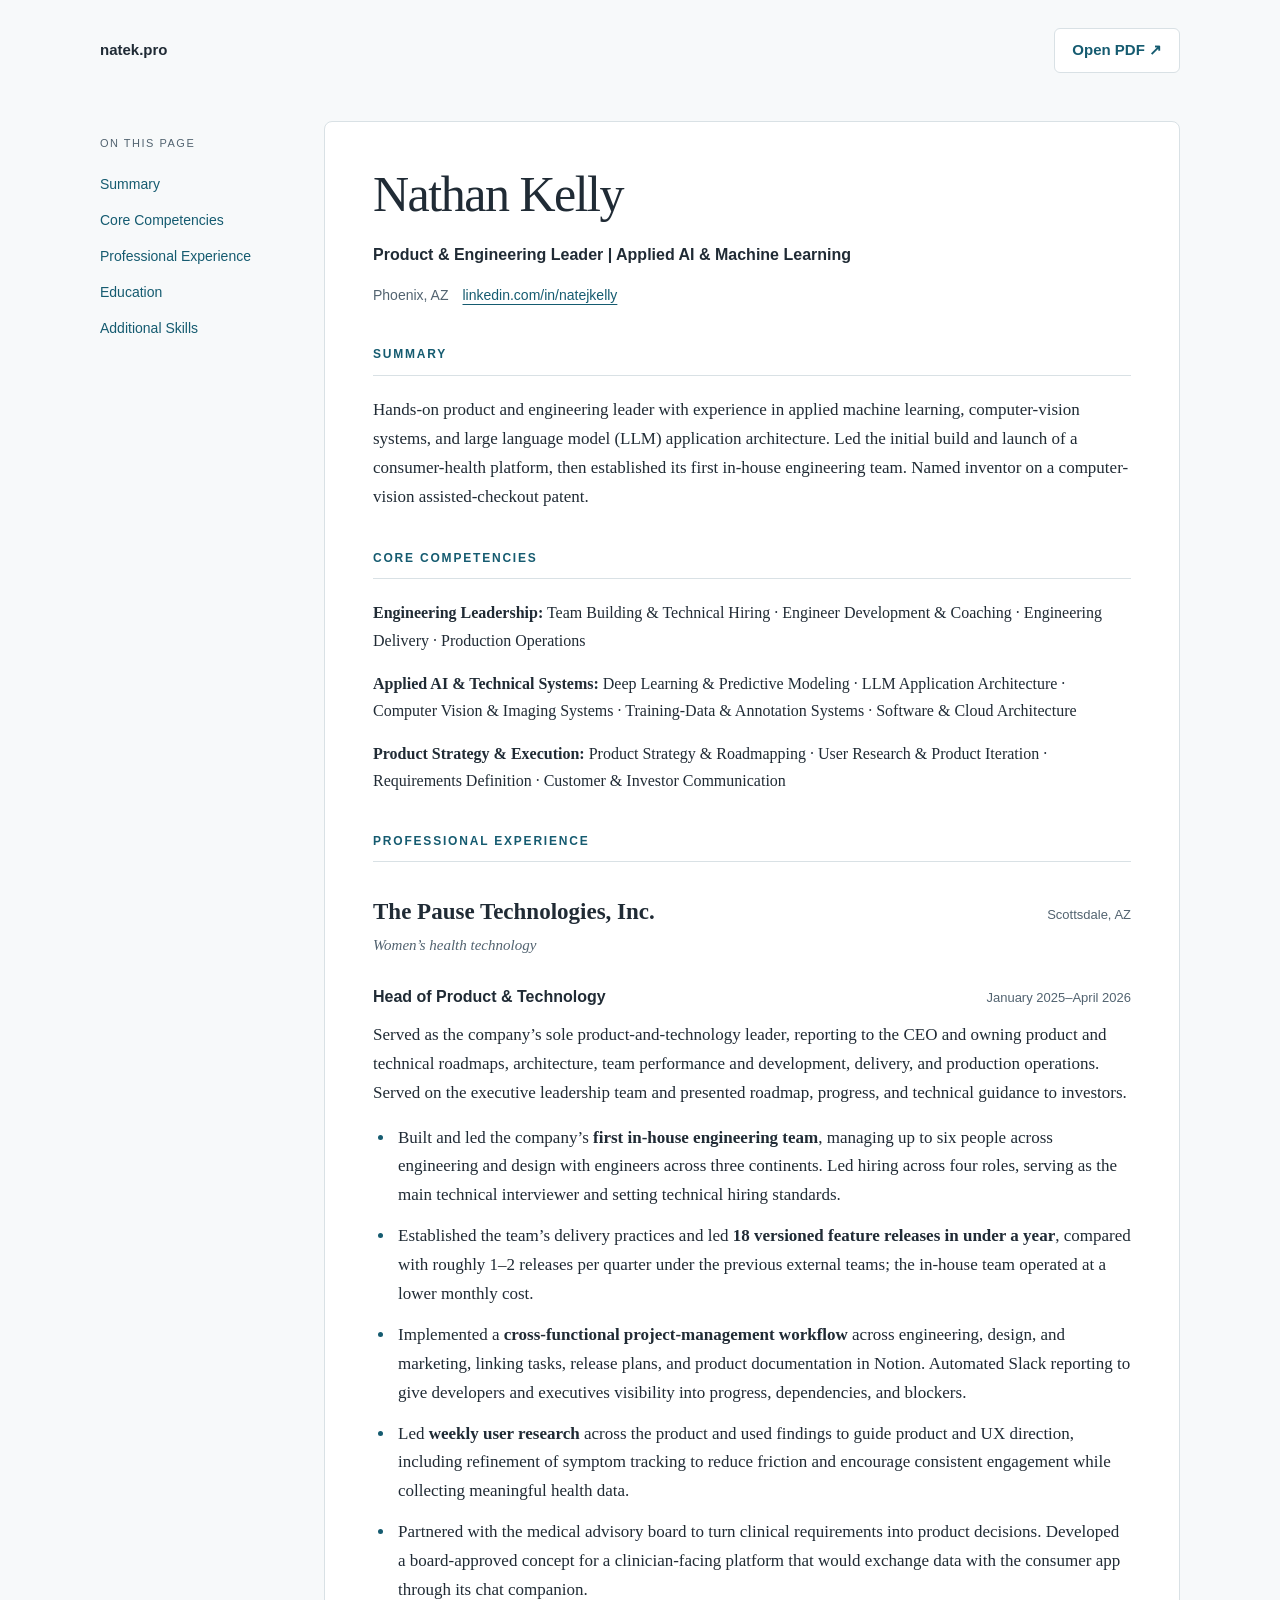
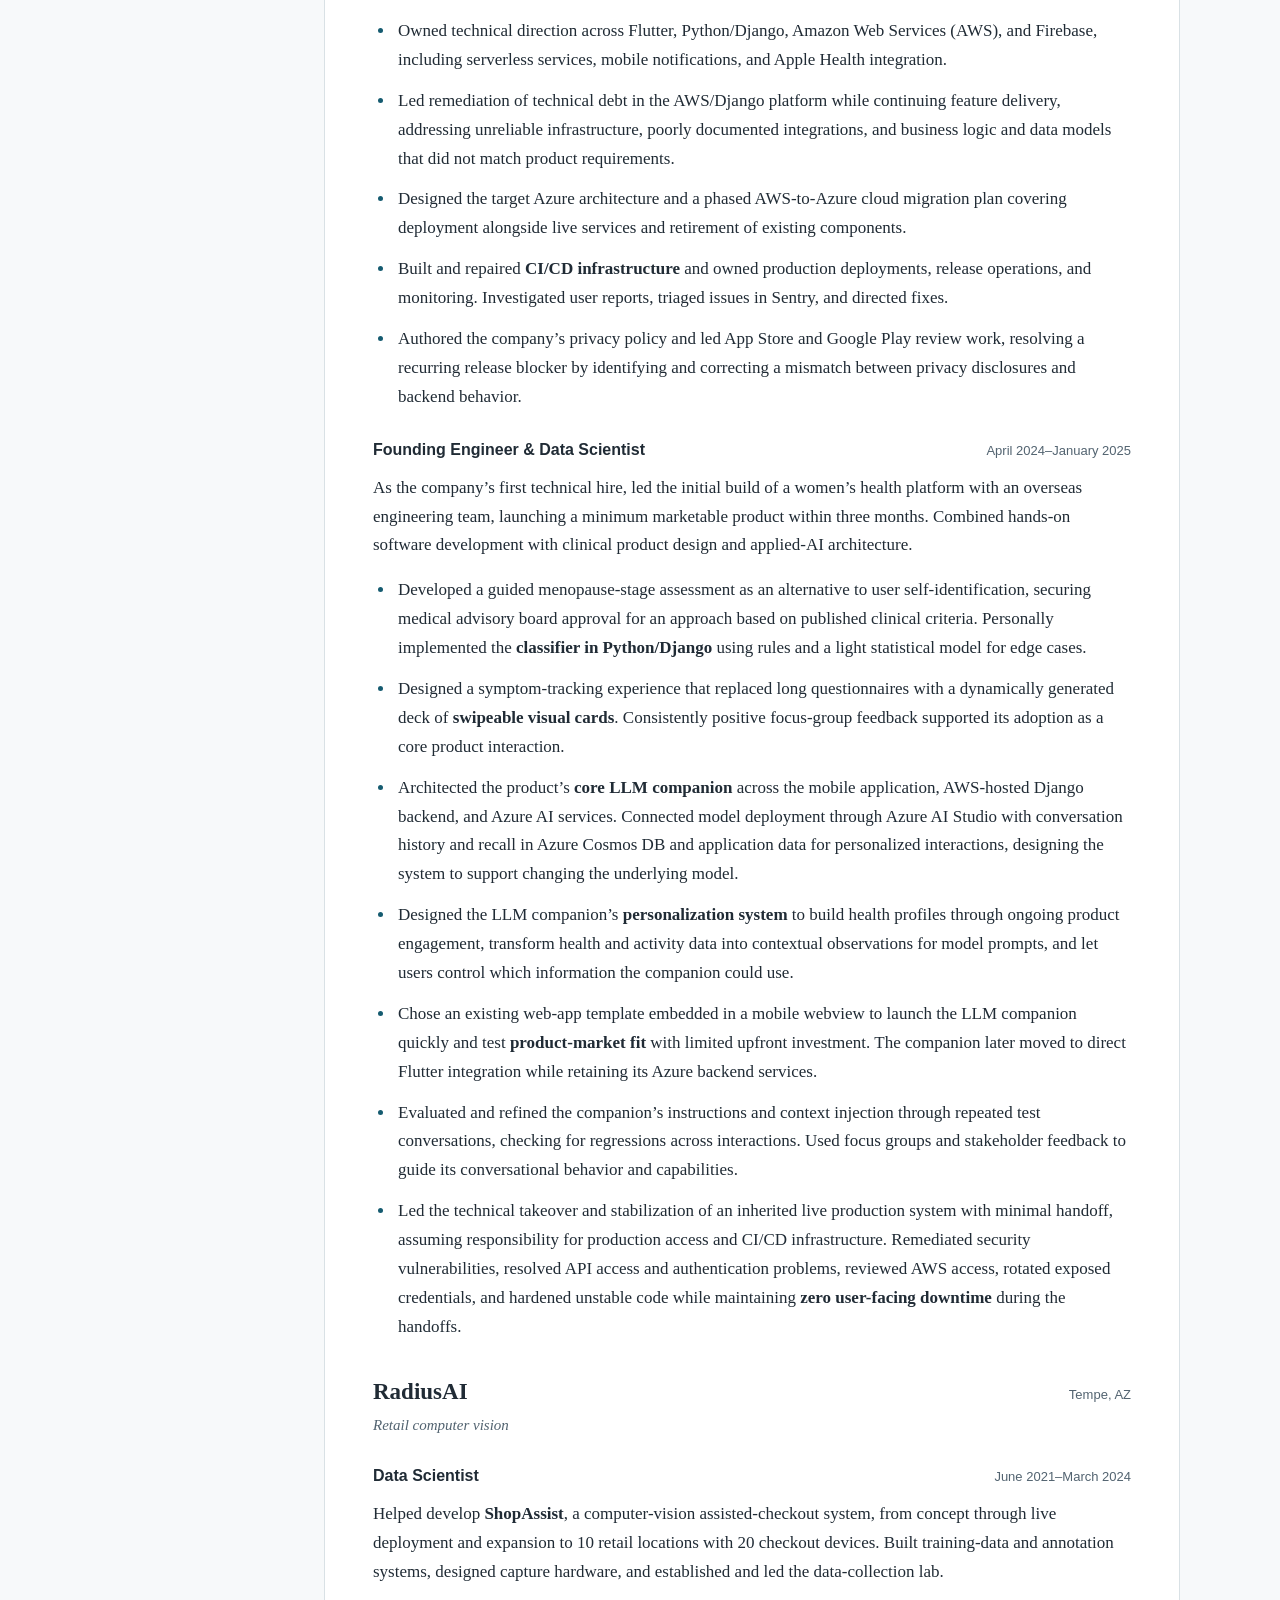
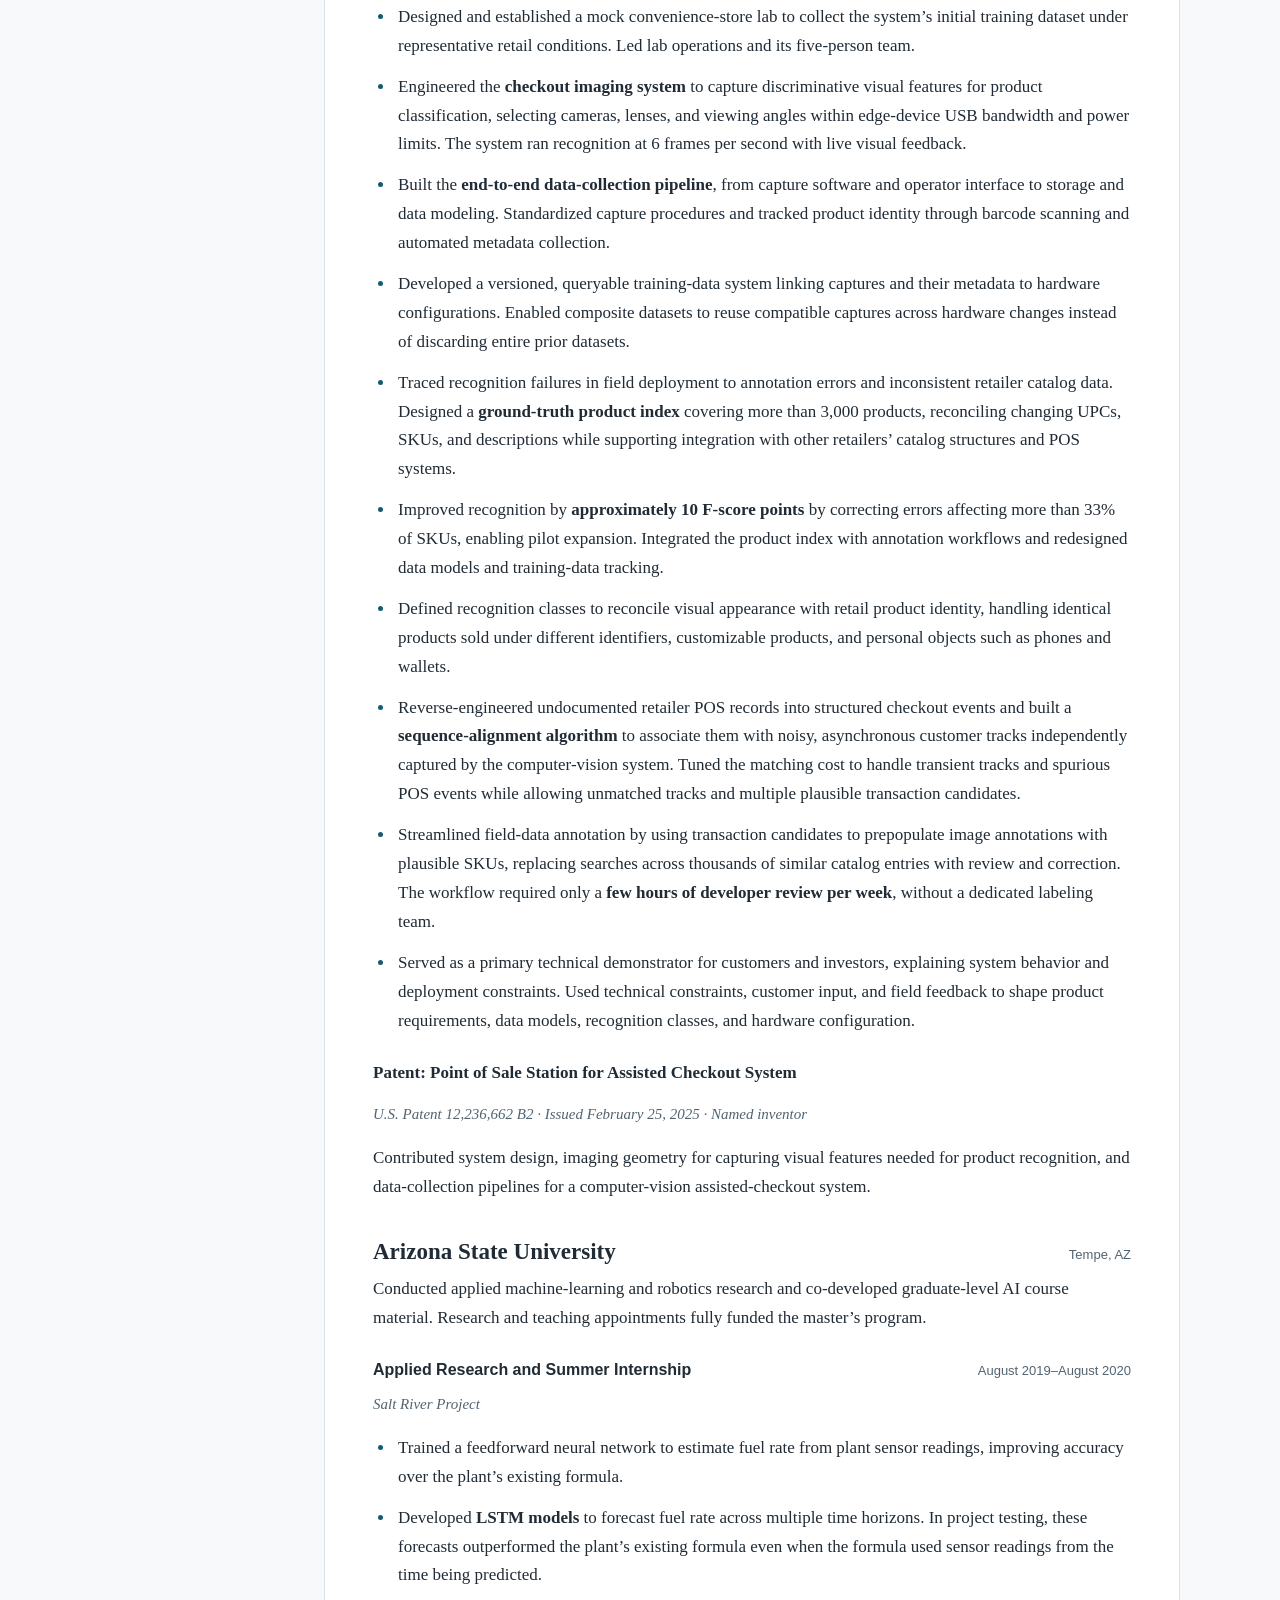
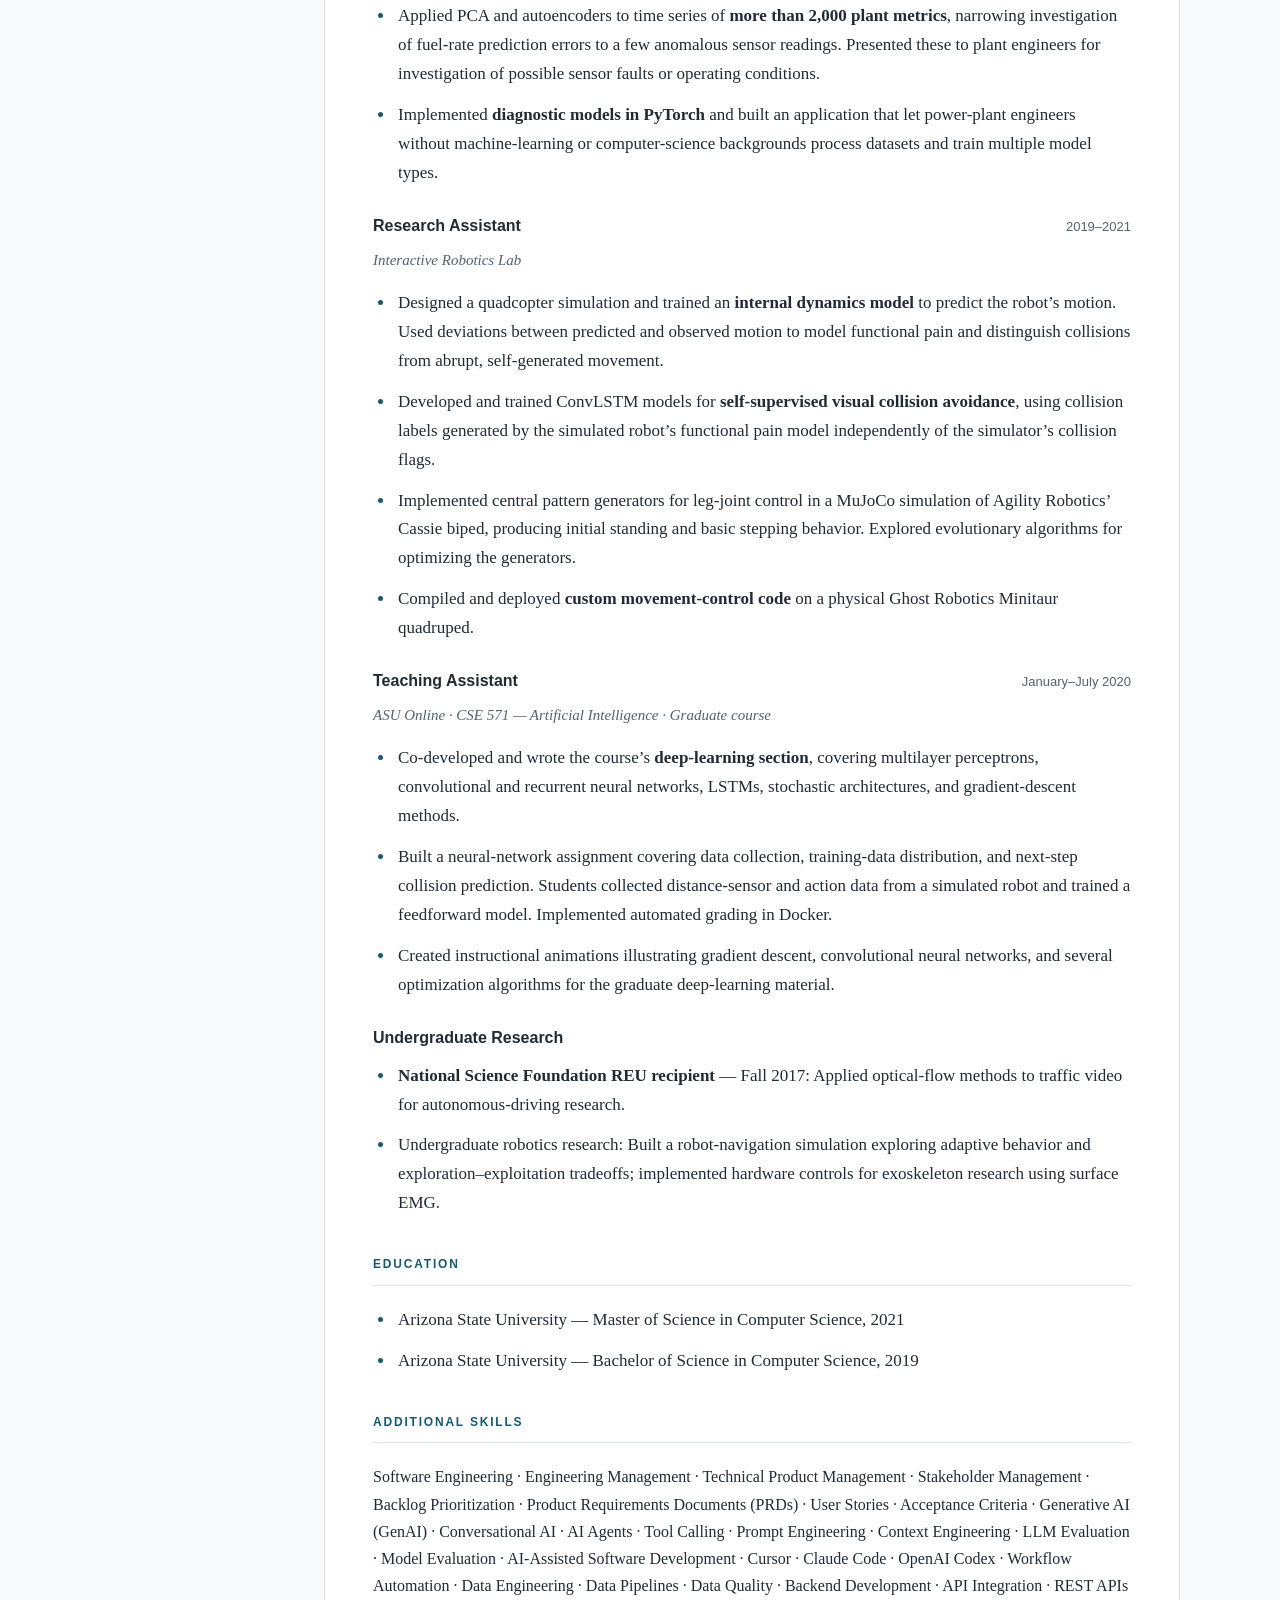
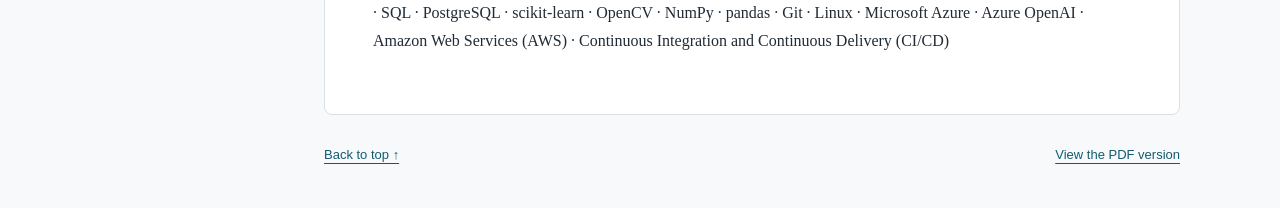
==== resume/index.html @ a1de0e00 "Publish validated public resume from cd006e3cb8932189322dc8424e112629f49d3579 Source run: https://gi" ====
<!doctype html>
<!-- Generated from resume_source.md. Do not edit this file. -->
<html lang="en"><head><meta charset="utf-8"><meta name="viewport" content="width=device-width, initial-scale=1">
<title>Nathan Kelly — Resume</title><meta name="description" content="Nathan Kelly’s public resume.">
<link rel="canonical" href="https://natek.pro/resume/"><style>:root { color-scheme: light; --ink: #202b35; --muted: #526370; --accent: #155b70; --line: #d9e1e5; }
* { box-sizing: border-box; }
html { scroll-behavior: smooth; scroll-padding-top: 30px; }
body { margin: 0; background: #f7f9fa; color: var(--ink); font: 17px/1.7 Georgia, 'Times New Roman', serif; }
a { color: var(--accent); text-underline-offset: 4px; }
a:hover { text-decoration-thickness: 2px; }
a:focus-visible { outline: 3px solid var(--accent); outline-offset: 5px; }
.toolbar { max-width: 1160px; margin: auto; padding: 28px 40px; display: flex; justify-content: space-between; align-items: center; font: 600 15px/1.5 Arial, sans-serif; }
.toolbar > a:first-child { text-decoration: none; color: var(--ink); }
.pdf-link { padding: 10px 17px; border: 1px solid var(--line); border-radius: 6px; background: white; text-decoration: none; }
.layout { display: grid; grid-template-columns: 180px minmax(0, 1fr); gap: 44px; max-width: 1160px; margin: auto; padding: 20px 40px 0; }
nav { position: sticky; top: 36px; align-self: start; display: grid; gap: 15px; font: 14px/1.5 Arial, sans-serif; padding-top: 14px; }
nav a { text-decoration: none; }
.nav-label { color: var(--muted); text-transform: uppercase; font-size: 11px; letter-spacing: 1.5px; margin-bottom: 8px; }
main { min-width: 0; background: white; border: 1px solid var(--line); border-radius: 8px; padding: 44px 48px; }
h1 { font-size: clamp(38px, 5vw, 50px); line-height: 1.12; font-weight: 400; letter-spacing: -1.5px; margin: 0 0 20px; }
.masthead > p:first-of-type { font: 16px/1.6 Arial, sans-serif; max-width: 520px; }
.masthead > p:last-of-type { font: 14px/1.8 Arial, sans-serif; color: var(--muted); margin-top: 16px; }
.masthead br { display: none; }
.masthead a { margin-left: 14px; }
section { margin-top: 38px; }
h2 { font: 700 12px/1.4 Arial, sans-serif; color: var(--accent); text-transform: uppercase; letter-spacing: 1.8px; border-bottom: 1px solid var(--line); padding-bottom: 12px; margin: 0 0 20px; }
h3 { font-size: 23px; line-height: 1.35; margin: 34px 0 8px; }
h4 { font: 700 16px/1.5 Arial, sans-serif; margin: 26px 0 12px; }
.entry-heading { display: flex; flex-wrap: wrap; gap: 5px 16px; align-items: baseline; }
.entry-detail { font: 400 13px/1.6 Arial, sans-serif; color: var(--muted); margin-left: auto; }
.separator { position: absolute; width: 1px; height: 1px; overflow: hidden; clip-path: inset(50%); }
p { margin: 0 0 16px; }
p:has(> em:only-child) { color: var(--muted); font-size: 15px; margin-top: -2px; }
ul { padding-left: 22px; margin: 12px 0 24px; }
li { padding-left: 3px; margin-bottom: 12px; }
li::marker { color: var(--accent); }
strong { font-weight: 700; }
#core-competencies p, #additional-skills p { font-size: 16px; }
footer { max-width: 1160px; margin: auto; padding: 30px 40px 44px 264px; display: flex; justify-content: space-between; gap: 20px; font: 13px/1.5 Arial, sans-serif; }
.skip { position: absolute; top: -80px; left: 20px; padding: 10px; background: white; z-index: 2; }
.skip:focus { top: 10px; }
@media (max-width: 900px) {
  .layout { display: block; max-width: 790px; padding-top: 0; }
  nav { position: static; display: flex; flex-wrap: wrap; gap: 10px 20px; padding: 0 0 24px; }
  .nav-label { display: none; }
  footer { max-width: 790px; padding-left: 40px; }
}
@media (max-width: 600px) {
  body { font-size: 16px; }
  .toolbar { padding: 20px; }
  .layout { padding: 0 12px; }
  nav { padding: 4px 10px 22px; font-size: 12px; }
  main { padding: 28px 22px; }
  .masthead br { display: block; }
  .masthead a { margin-left: 0; }
  h3 { font-size: 21px; }
  .entry-heading { display: block; }
  .entry-detail { display: block; margin-top: 5px; }
  footer { padding: 24px; }
}
@media (prefers-reduced-motion: reduce) { html { scroll-behavior: auto; } }
@media print {
  body { background: white; font-size: 10.5pt; }
  .toolbar, nav, footer, .skip { display: none; }
  .layout { display: block; padding: 0; }
  main { border: 0; padding: 0; }
  h2, h3, h4 { break-after: avoid; }
  li { break-inside: avoid; }
}
</style></head>
<body><a class="skip" href="#resume">Skip to resume</a>
<div class="toolbar"><a href="/">natek.pro</a><a class="pdf-link" href="/resume-pdf/">Open PDF <span aria-hidden="true">↗</span></a></div>
<div class="layout"><nav aria-label="Resume sections"><span class="nav-label">On this page</span><a href="#summary">Summary</a>
<a href="#core-competencies">Core Competencies</a>
<a href="#professional-experience">Professional Experience</a>
<a href="#education">Education</a>
<a href="#additional-skills">Additional Skills</a></nav>
<main id="resume"><header class="masthead" id="intro"><h1>Nathan Kelly</h1>
<p><strong>Product &amp; Engineering Leader | Applied AI &amp; Machine Learning</strong></p>
<p>Phoenix, AZ<br><a href="https://www.linkedin.com/in/natejkelly/">linkedin.com/in/natejkelly</a></p>
</header>
<section id="summary" aria-labelledby="heading-summary"><h2 id="heading-summary">Summary</h2>
<p>Hands-on product and engineering leader with experience in applied machine learning, computer-vision systems, and large language model (LLM) application architecture. Led the initial build and launch of a consumer-health platform, then established its first in-house engineering team. Named inventor on a computer-vision assisted-checkout patent.</p>
</section>
<section id="core-competencies" aria-labelledby="heading-core-competencies"><h2 id="heading-core-competencies">Core Competencies</h2>
<p><strong>Engineering Leadership:</strong> Team Building &amp; Technical Hiring · Engineer Development &amp; Coaching · Engineering Delivery · Production Operations</p>
<p><strong>Applied AI &amp; Technical Systems:</strong> Deep Learning &amp; Predictive Modeling · LLM Application Architecture · Computer Vision &amp; Imaging Systems · Training-Data &amp; Annotation Systems · Software &amp; Cloud Architecture</p>
<p><strong>Product Strategy &amp; Execution:</strong> Product Strategy &amp; Roadmapping · User Research &amp; Product Iteration · Requirements Definition · Customer &amp; Investor Communication</p>
</section>
<section id="professional-experience" aria-labelledby="heading-professional-experience"><h2 id="heading-professional-experience">Professional Experience</h2>
<h3 class="entry-heading"><span>The Pause Technologies, Inc.</span><span class="separator"> — </span><span class="entry-detail">Scottsdale, AZ</span></h3>
<p><em>Women’s health technology</em></p>
<h4 class="entry-heading"><span>Head of Product &amp; Technology</span><span class="separator"> — </span><span class="entry-detail">January 2025–April 2026</span></h4>
<p>Served as the company’s sole product-and-technology leader, reporting to the CEO and owning product and technical roadmaps, architecture, team performance and development, delivery, and production operations. Served on the executive leadership team and presented roadmap, progress, and technical guidance to investors.</p>
<ul>
<li>Built and led the company’s <strong>first in-house engineering team</strong>, managing up to six people across engineering and design with engineers across three continents. Led hiring across four roles, serving as the main technical interviewer and setting technical hiring standards.</li>
<li>Established the team’s delivery practices and led <strong>18 versioned feature releases in under a year</strong>, compared with roughly 1–2 releases per quarter under the previous external teams; the in-house team operated at a lower monthly cost.</li>
<li>Implemented a <strong>cross-functional project-management workflow</strong> across engineering, design, and marketing, linking tasks, release plans, and product documentation in Notion. Automated Slack reporting to give developers and executives visibility into progress, dependencies, and blockers.</li>
<li>Led <strong>weekly user research</strong> across the product and used findings to guide product and UX direction, including refinement of symptom tracking to reduce friction and encourage consistent engagement while collecting meaningful health data.</li>
<li>Partnered with the medical advisory board to turn clinical requirements into product decisions. Developed a board-approved concept for a clinician-facing platform that would exchange data with the consumer app through its chat companion.</li>
<li>Owned technical direction across Flutter, Python/Django, Amazon Web Services (AWS), and Firebase, including serverless services, mobile notifications, and Apple Health integration.</li>
<li>Led remediation of technical debt in the AWS/Django platform while continuing feature delivery, addressing unreliable infrastructure, poorly documented integrations, and business logic and data models that did not match product requirements.</li>
<li>Designed the target Azure architecture and a phased AWS-to-Azure cloud migration plan covering deployment alongside live services and retirement of existing components.</li>
<li>Built and repaired <strong>CI/CD infrastructure</strong> and owned production deployments, release operations, and monitoring. Investigated user reports, triaged issues in Sentry, and directed fixes.</li>
<li>Authored the company’s privacy policy and led App Store and Google Play review work, resolving a recurring release blocker by identifying and correcting a mismatch between privacy disclosures and backend behavior.</li>
</ul>
<h4 class="entry-heading"><span>Founding Engineer &amp; Data Scientist</span><span class="separator"> — </span><span class="entry-detail">April 2024–January 2025</span></h4>
<p>As the company’s first technical hire, led the initial build of a women’s health platform with an overseas engineering team, launching a minimum marketable product within three months. Combined hands-on software development with clinical product design and applied-AI architecture.</p>
<ul>
<li>Developed a guided menopause-stage assessment as an alternative to user self-identification, securing medical advisory board approval for an approach based on published clinical criteria. Personally implemented the <strong>classifier in Python/Django</strong> using rules and a light statistical model for edge cases.</li>
<li>Designed a symptom-tracking experience that replaced long questionnaires with a dynamically generated deck of <strong>swipeable visual cards</strong>. Consistently positive focus-group feedback supported its adoption as a core product interaction.</li>
<li>Architected the product’s <strong>core LLM companion</strong> across the mobile application, AWS-hosted Django backend, and Azure AI services. Connected model deployment through Azure AI Studio with conversation history and recall in Azure Cosmos DB and application data for personalized interactions, designing the system to support changing the underlying model.</li>
<li>Designed the LLM companion’s <strong>personalization system</strong> to build health profiles through ongoing product engagement, transform health and activity data into contextual observations for model prompts, and let users control which information the companion could use.</li>
<li>Chose an existing web-app template embedded in a mobile webview to launch the LLM companion quickly and test <strong>product-market fit</strong> with limited upfront investment. The companion later moved to direct Flutter integration while retaining its Azure backend services.</li>
<li>Evaluated and refined the companion’s instructions and context injection through repeated test conversations, checking for regressions across interactions. Used focus groups and stakeholder feedback to guide its conversational behavior and capabilities.</li>
<li>Led the technical takeover and stabilization of an inherited live production system with minimal handoff, assuming responsibility for production access and CI/CD infrastructure. Remediated security vulnerabilities, resolved API access and authentication problems, reviewed AWS access, rotated exposed credentials, and hardened unstable code while maintaining <strong>zero user-facing downtime</strong> during the handoffs.</li>
</ul>
<h3 class="entry-heading"><span>RadiusAI</span><span class="separator"> — </span><span class="entry-detail">Tempe, AZ</span></h3>
<p><em>Retail computer vision</em></p>
<h4 class="entry-heading"><span>Data Scientist</span><span class="separator"> — </span><span class="entry-detail">June 2021–March 2024</span></h4>
<p>Helped develop <strong>ShopAssist</strong>, a computer-vision assisted-checkout system, from concept through live deployment and expansion to 10 retail locations with 20 checkout devices. Built training-data and annotation systems, designed capture hardware, and established and led the data-collection lab.</p>
<ul>
<li>Designed and established a mock convenience-store lab to collect the system’s initial training dataset under representative retail conditions. Led lab operations and its five-person team.</li>
<li>Engineered the <strong>checkout imaging system</strong> to capture discriminative visual features for product classification, selecting cameras, lenses, and viewing angles within edge-device USB bandwidth and power limits. The system ran recognition at 6 frames per second with live visual feedback.</li>
<li>Built the <strong>end-to-end data-collection pipeline</strong>, from capture software and operator interface to storage and data modeling. Standardized capture procedures and tracked product identity through barcode scanning and automated metadata collection.</li>
<li>Developed a versioned, queryable training-data system linking captures and their metadata to hardware configurations. Enabled composite datasets to reuse compatible captures across hardware changes instead of discarding entire prior datasets.</li>
<li>Traced recognition failures in field deployment to annotation errors and inconsistent retailer catalog data. Designed a <strong>ground-truth product index</strong> covering more than 3,000 products, reconciling changing UPCs, SKUs, and descriptions while supporting integration with other retailers’ catalog structures and POS systems.</li>
<li>Improved recognition by <strong>approximately 10 F-score points</strong> by correcting errors affecting more than 33% of SKUs, enabling pilot expansion. Integrated the product index with annotation workflows and redesigned data models and training-data tracking.</li>
<li>Defined recognition classes to reconcile visual appearance with retail product identity, handling identical products sold under different identifiers, customizable products, and personal objects such as phones and wallets.</li>
<li>Reverse-engineered undocumented retailer POS records into structured checkout events and built a <strong>sequence-alignment algorithm</strong> to associate them with noisy, asynchronous customer tracks independently captured by the computer-vision system. Tuned the matching cost to handle transient tracks and spurious POS events while allowing unmatched tracks and multiple plausible transaction candidates.</li>
<li>Streamlined field-data annotation by using transaction candidates to prepopulate image annotations with plausible SKUs, replacing searches across thousands of similar catalog entries with review and correction. The workflow required only a <strong>few hours of developer review per week</strong>, without a dedicated labeling team.</li>
<li>Served as a primary technical demonstrator for customers and investors, explaining system behavior and deployment constraints. Used technical constraints, customer input, and field feedback to shape product requirements, data models, recognition classes, and hardware configuration.</li>
</ul>
<p><strong>Patent: Point of Sale Station for Assisted Checkout System</strong></p>
<p><em>U.S. Patent 12,236,662 B2 · Issued February 25, 2025 · Named inventor</em></p>
<p>Contributed system design, imaging geometry for capturing visual features needed for product recognition, and data-collection pipelines for a computer-vision assisted-checkout system.</p>
<h3 class="entry-heading"><span>Arizona State University</span><span class="separator"> — </span><span class="entry-detail">Tempe, AZ</span></h3>
<p>Conducted applied machine-learning and robotics research and co-developed graduate-level AI course material. Research and teaching appointments fully funded the master’s program.</p>
<h4 class="entry-heading"><span>Applied Research and Summer Internship</span><span class="separator"> — </span><span class="entry-detail">August 2019–August 2020</span></h4>
<p><em>Salt River Project</em></p>
<ul>
<li>Trained a feedforward neural network to estimate fuel rate from plant sensor readings, improving accuracy over the plant’s existing formula.</li>
<li>Developed <strong>LSTM models</strong> to forecast fuel rate across multiple time horizons. In project testing, these forecasts outperformed the plant’s existing formula even when the formula used sensor readings from the time being predicted.</li>
<li>Applied PCA and autoencoders to time series of <strong>more than 2,000 plant metrics</strong>, narrowing investigation of fuel-rate prediction errors to a few anomalous sensor readings. Presented these to plant engineers for investigation of possible sensor faults or operating conditions.</li>
<li>Implemented <strong>diagnostic models in PyTorch</strong> and built an application that let power-plant engineers without machine-learning or computer-science backgrounds process datasets and train multiple model types.</li>
</ul>
<h4 class="entry-heading"><span>Research Assistant</span><span class="separator"> — </span><span class="entry-detail">2019–2021</span></h4>
<p><em>Interactive Robotics Lab</em></p>
<ul>
<li>Designed a quadcopter simulation and trained an <strong>internal dynamics model</strong> to predict the robot’s motion. Used deviations between predicted and observed motion to model functional pain and distinguish collisions from abrupt, self-generated movement.</li>
<li>Developed and trained ConvLSTM models for <strong>self-supervised visual collision avoidance</strong>, using collision labels generated by the simulated robot’s functional pain model independently of the simulator’s collision flags.</li>
<li>Implemented central pattern generators for leg-joint control in a MuJoCo simulation of Agility Robotics’ Cassie biped, producing initial standing and basic stepping behavior. Explored evolutionary algorithms for optimizing the generators.</li>
<li>Compiled and deployed <strong>custom movement-control code</strong> on a physical Ghost Robotics Minitaur quadruped.</li>
</ul>
<h4 class="entry-heading"><span>Teaching Assistant</span><span class="separator"> — </span><span class="entry-detail">January–July 2020</span></h4>
<p><em>ASU Online · CSE 571 — Artificial Intelligence · Graduate course</em></p>
<ul>
<li>Co-developed and wrote the course’s <strong>deep-learning section</strong>, covering multilayer perceptrons, convolutional and recurrent neural networks, LSTMs, stochastic architectures, and gradient-descent methods.</li>
<li>Built a neural-network assignment covering data collection, training-data distribution, and next-step collision prediction. Students collected distance-sensor and action data from a simulated robot and trained a feedforward model. Implemented automated grading in Docker.</li>
<li>Created instructional animations illustrating gradient descent, convolutional neural networks, and several optimization algorithms for the graduate deep-learning material.</li>
</ul>
<h4>Undergraduate Research</h4>
<ul>
<li><strong>National Science Foundation REU recipient</strong> — Fall 2017: Applied optical-flow methods to traffic video for autonomous-driving research.</li>
<li>Undergraduate robotics research: Built a robot-navigation simulation exploring adaptive behavior and exploration–exploitation tradeoffs; implemented hardware controls for exoskeleton research using surface EMG.</li>
</ul>
</section>
<section id="education" aria-labelledby="heading-education"><h2 id="heading-education">Education</h2>
<ul>
<li>Arizona State University — Master of Science in Computer Science, 2021</li>
<li>Arizona State University — Bachelor of Science in Computer Science, 2019</li>
</ul>
</section>
<section id="additional-skills" aria-labelledby="heading-additional-skills"><h2 id="heading-additional-skills">Additional Skills</h2>
<p>Software Engineering · Engineering Management · Technical Product Management · Stakeholder Management · Backlog Prioritization · Product Requirements Documents (PRDs) · User Stories · Acceptance Criteria · Generative AI (GenAI) · Conversational AI · AI Agents · Tool Calling · Prompt Engineering · Context Engineering · LLM Evaluation · Model Evaluation · AI-Assisted Software Development · Cursor · Claude Code · OpenAI Codex · Workflow Automation · Data Engineering · Data Pipelines · Data Quality · Backend Development · API Integration · REST APIs · SQL · PostgreSQL · scikit-learn · OpenCV · NumPy · pandas · Git · Linux · Microsoft Azure · Azure OpenAI · Amazon Web Services (AWS) · Continuous Integration and Continuous Delivery (CI/CD)</p>
</section></main></div>
<footer><a href="#intro">Back to top ↑</a><a href="/resume-pdf/">View the PDF version</a></footer></body></html>
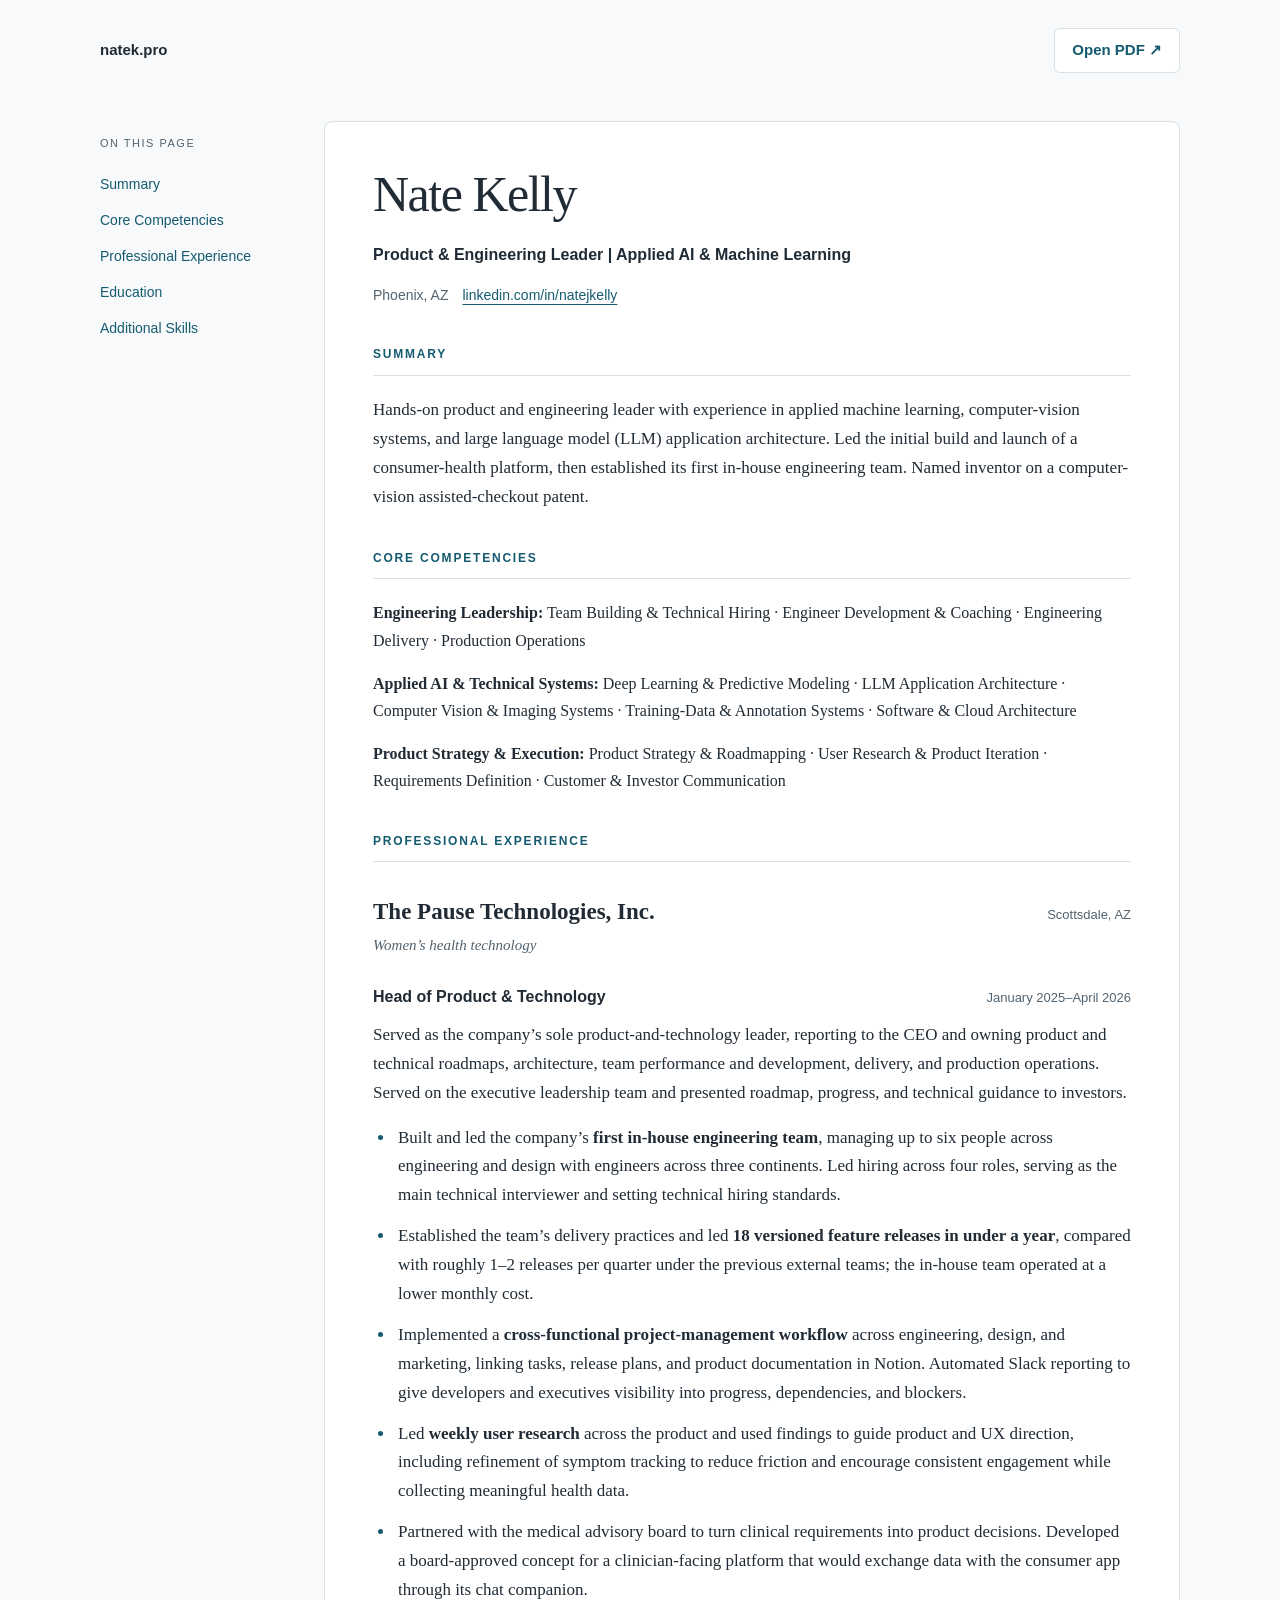
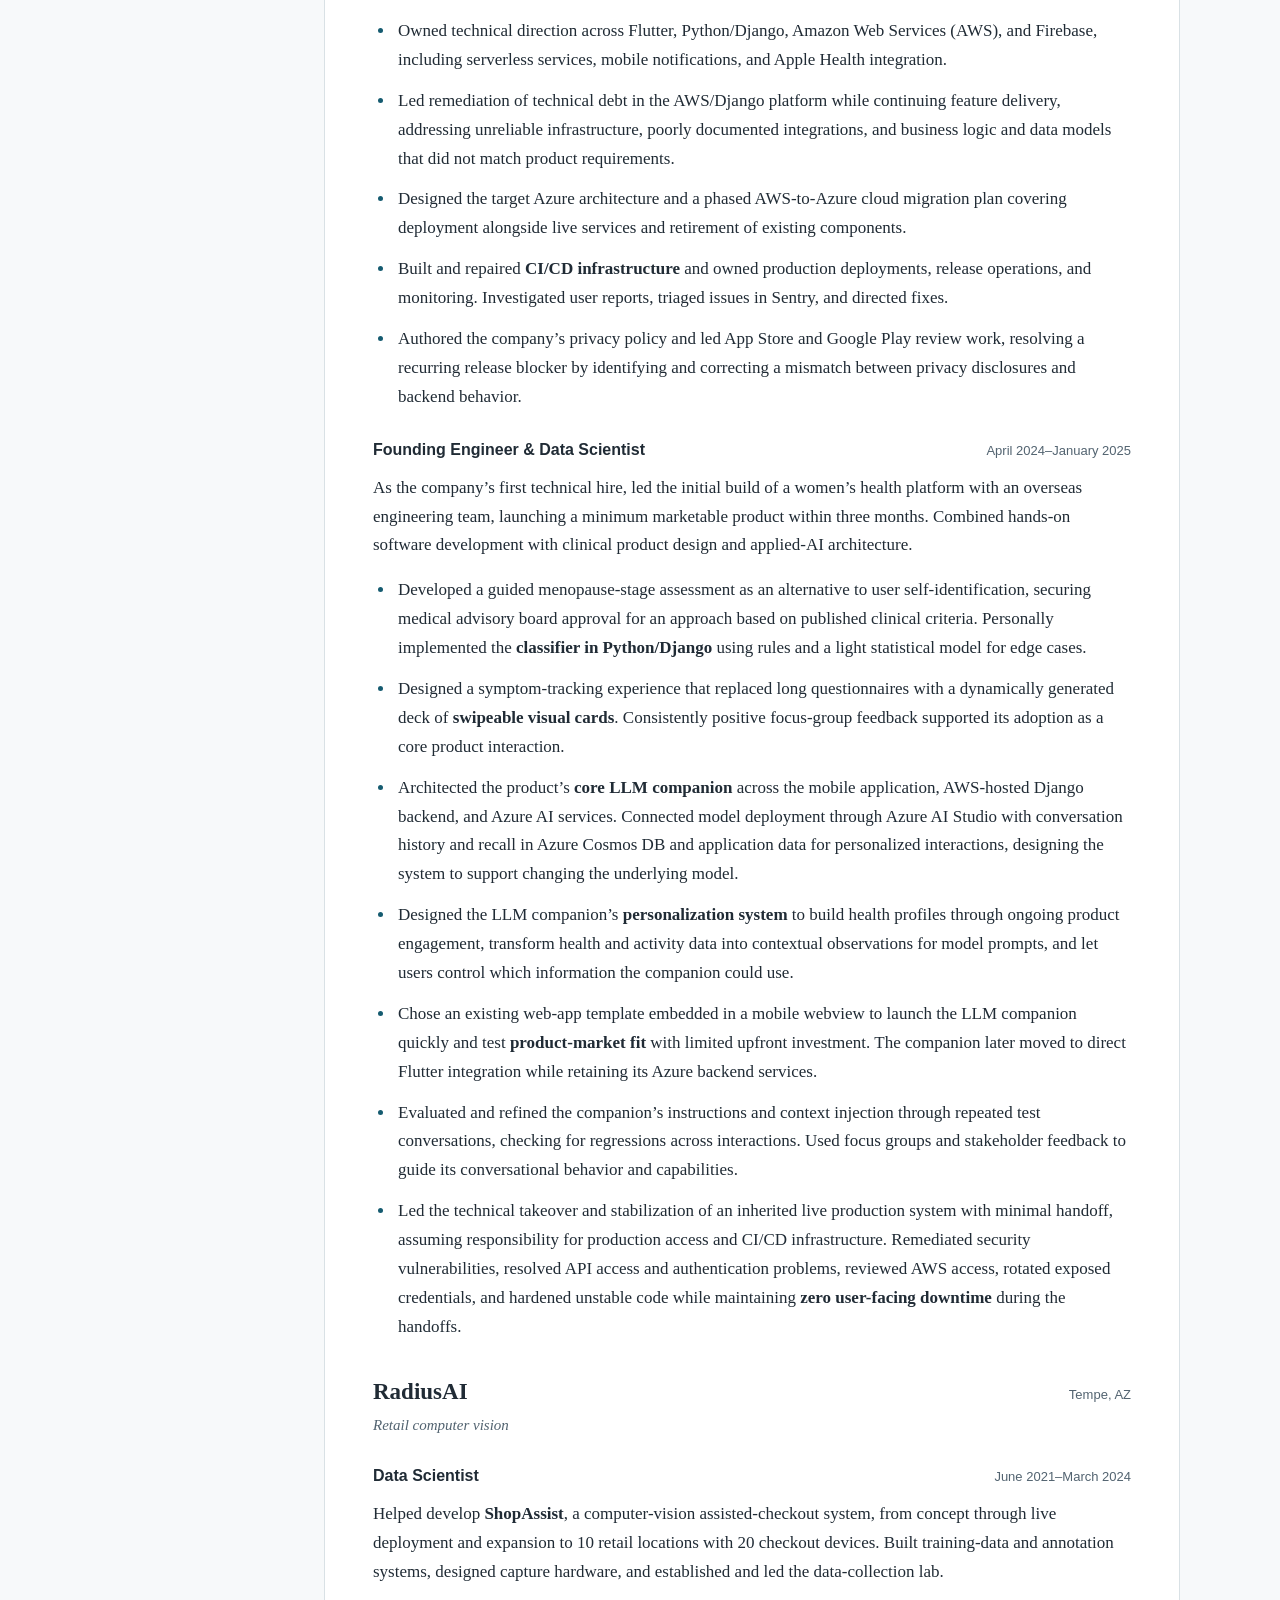
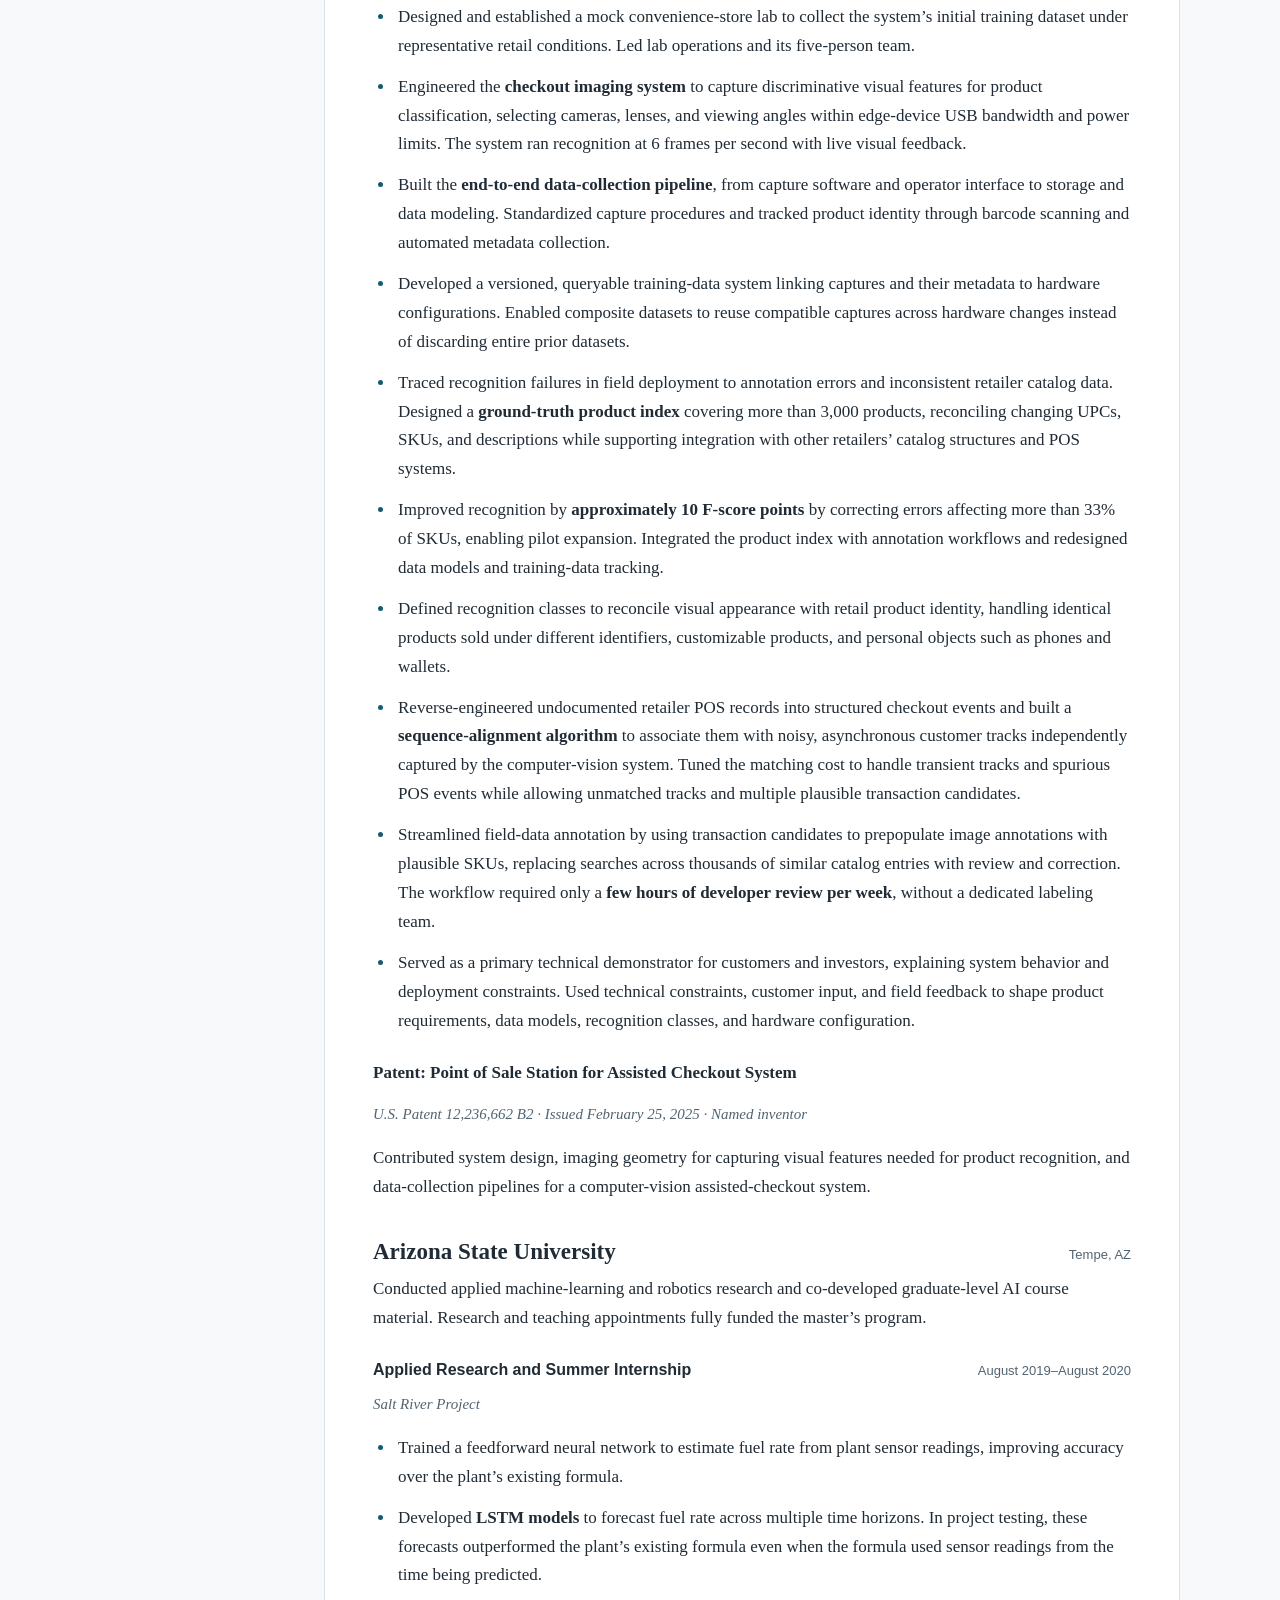
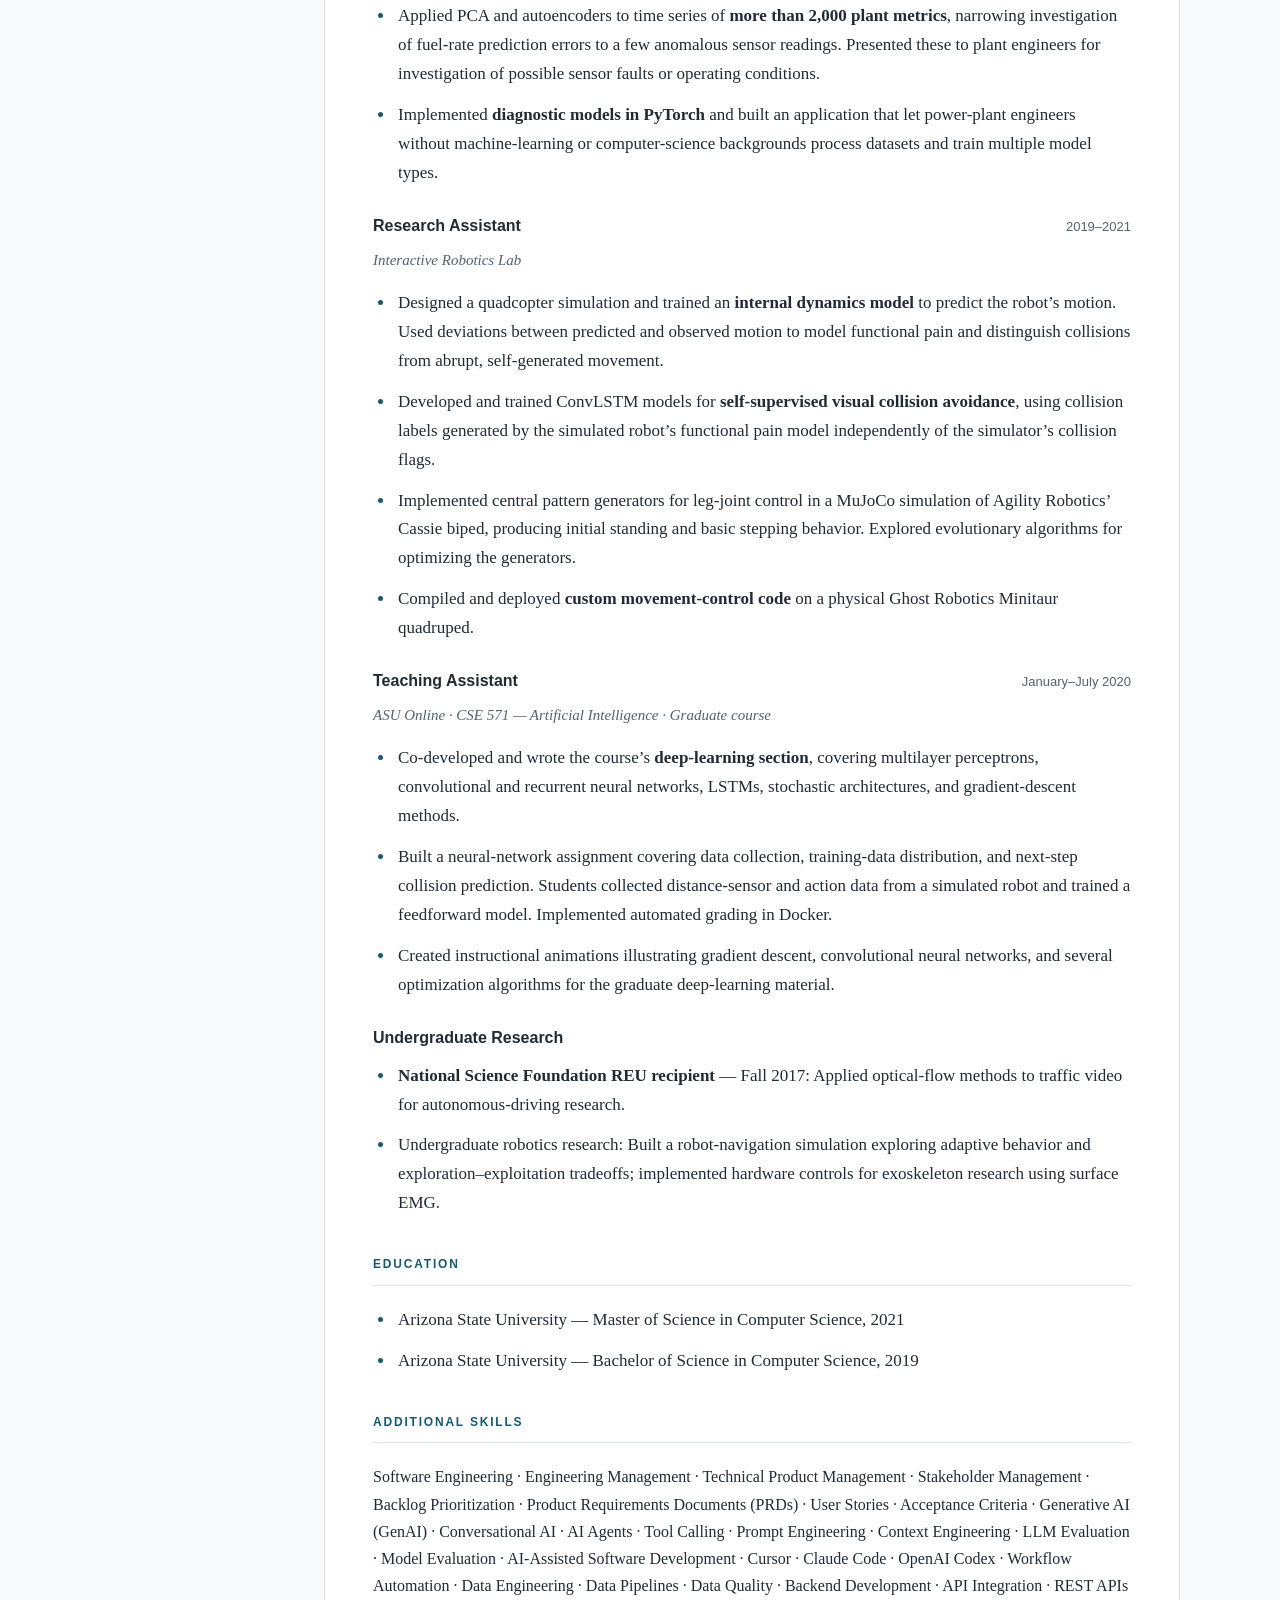
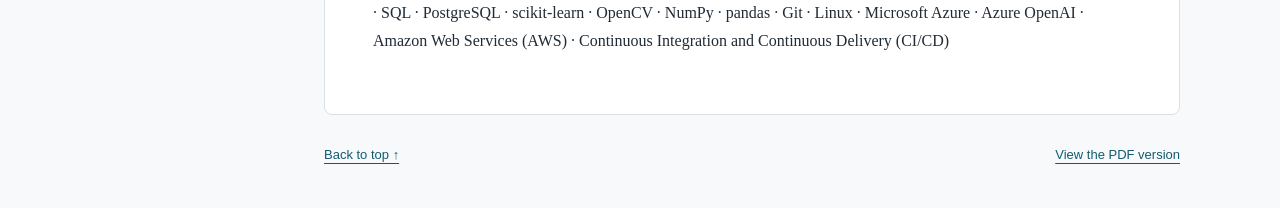
==== commit 4bae402f: "Publish validated public resume from 3181dab775d323b267fcd55e72e407f9e87a5b64 Source run: https://gi" ====
--- a/resume/index.html
+++ b/resume/index.html
@@ -1,7 +1,7 @@
 <!doctype html>
 <!-- Generated from resume_source.md. Do not edit this file. -->
 <html lang="en"><head><meta charset="utf-8"><meta name="viewport" content="width=device-width, initial-scale=1">
-<title>Nathan Kelly — Resume</title><meta name="description" content="Nathan Kelly’s public resume.">
+<title>Nate Kelly — Resume</title><meta name="description" content="Nate Kelly’s public resume.">
 <link rel="canonical" href="https://natek.pro/resume/"><style>:root { color-scheme: light; --ink: #202b35; --muted: #526370; --accent: #155b70; --line: #d9e1e5; }
 * { box-sizing: border-box; }
 html { scroll-behavior: smooth; scroll-padding-top: 30px; }
@@ -75,7 +75,7 @@
 <a href="#professional-experience">Professional Experience</a>
 <a href="#education">Education</a>
 <a href="#additional-skills">Additional Skills</a></nav>
-<main id="resume"><header class="masthead" id="intro"><h1>Nathan Kelly</h1>
+<main id="resume"><header class="masthead" id="intro"><h1>Nate Kelly</h1>
 <p><strong>Product &amp; Engineering Leader | Applied AI &amp; Machine Learning</strong></p>
 <p>Phoenix, AZ<br><a href="https://www.linkedin.com/in/natejkelly/">linkedin.com/in/natejkelly</a></p>
 </header>
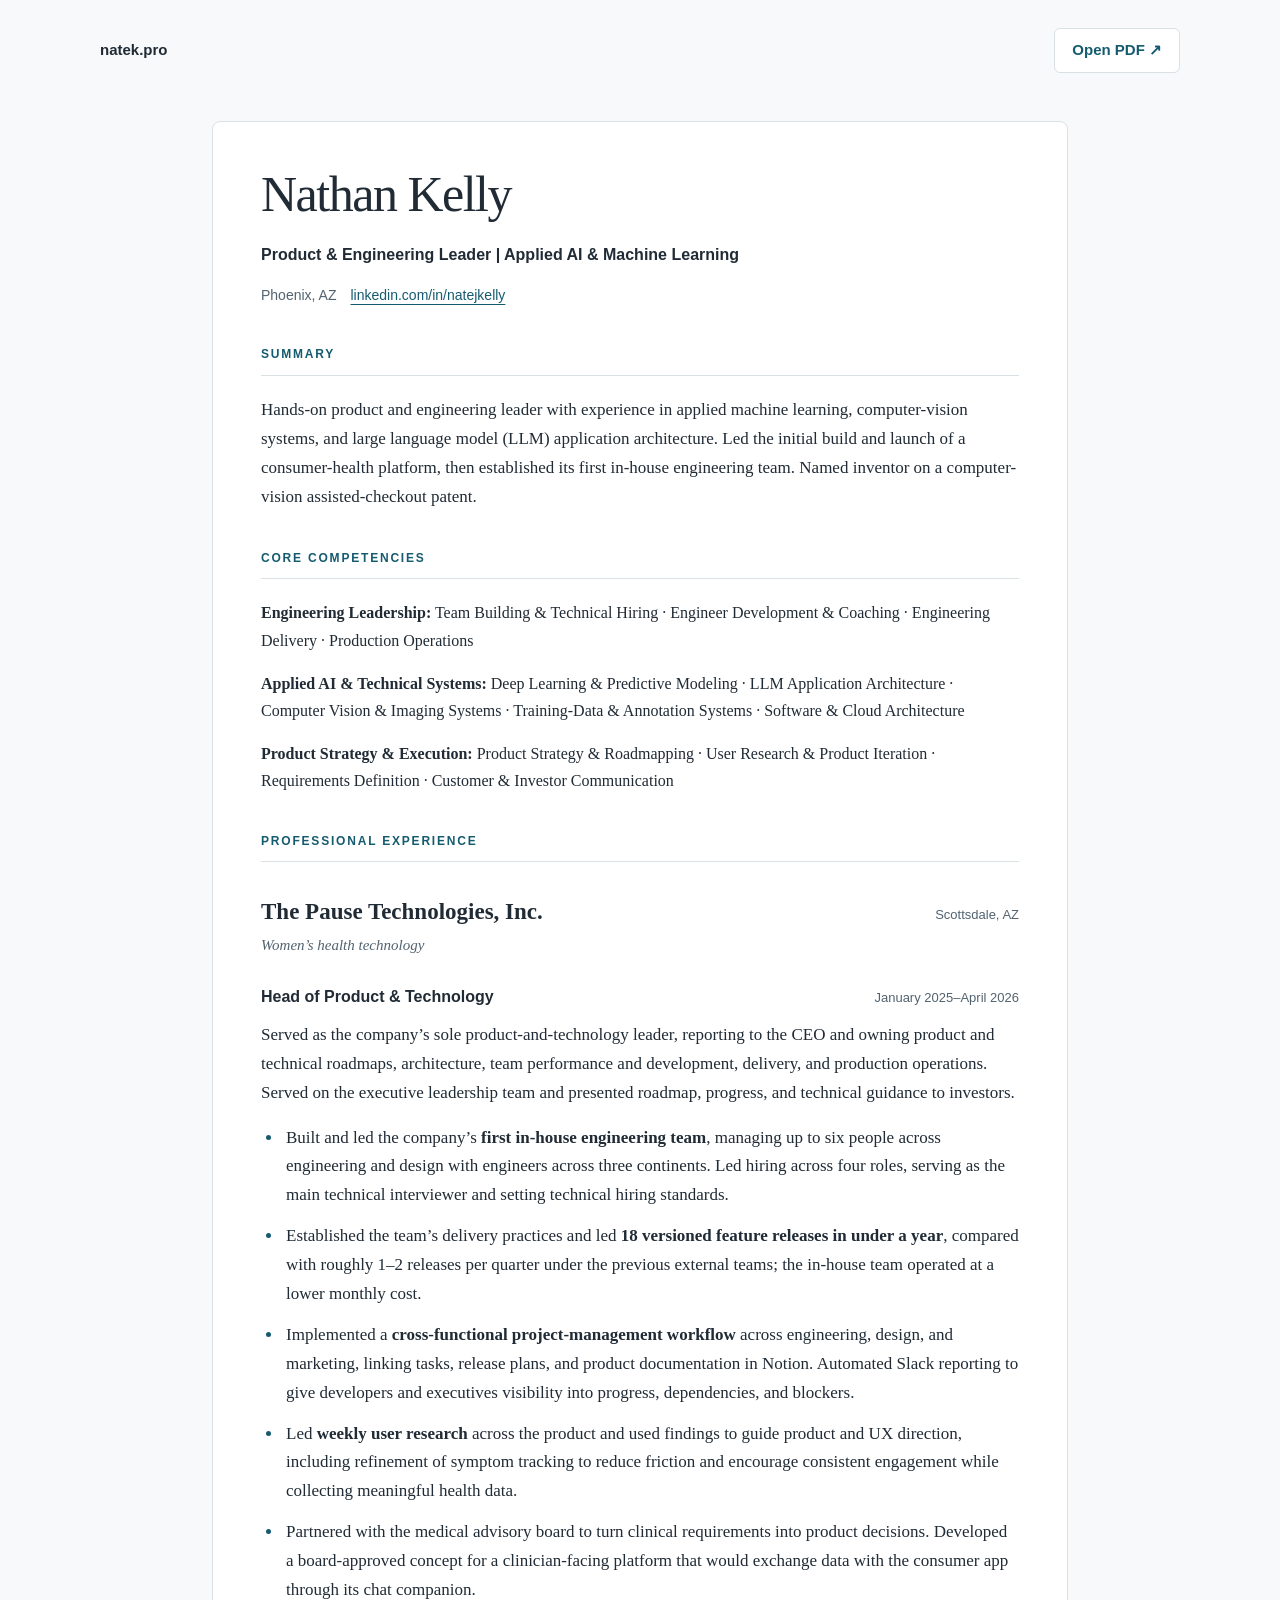
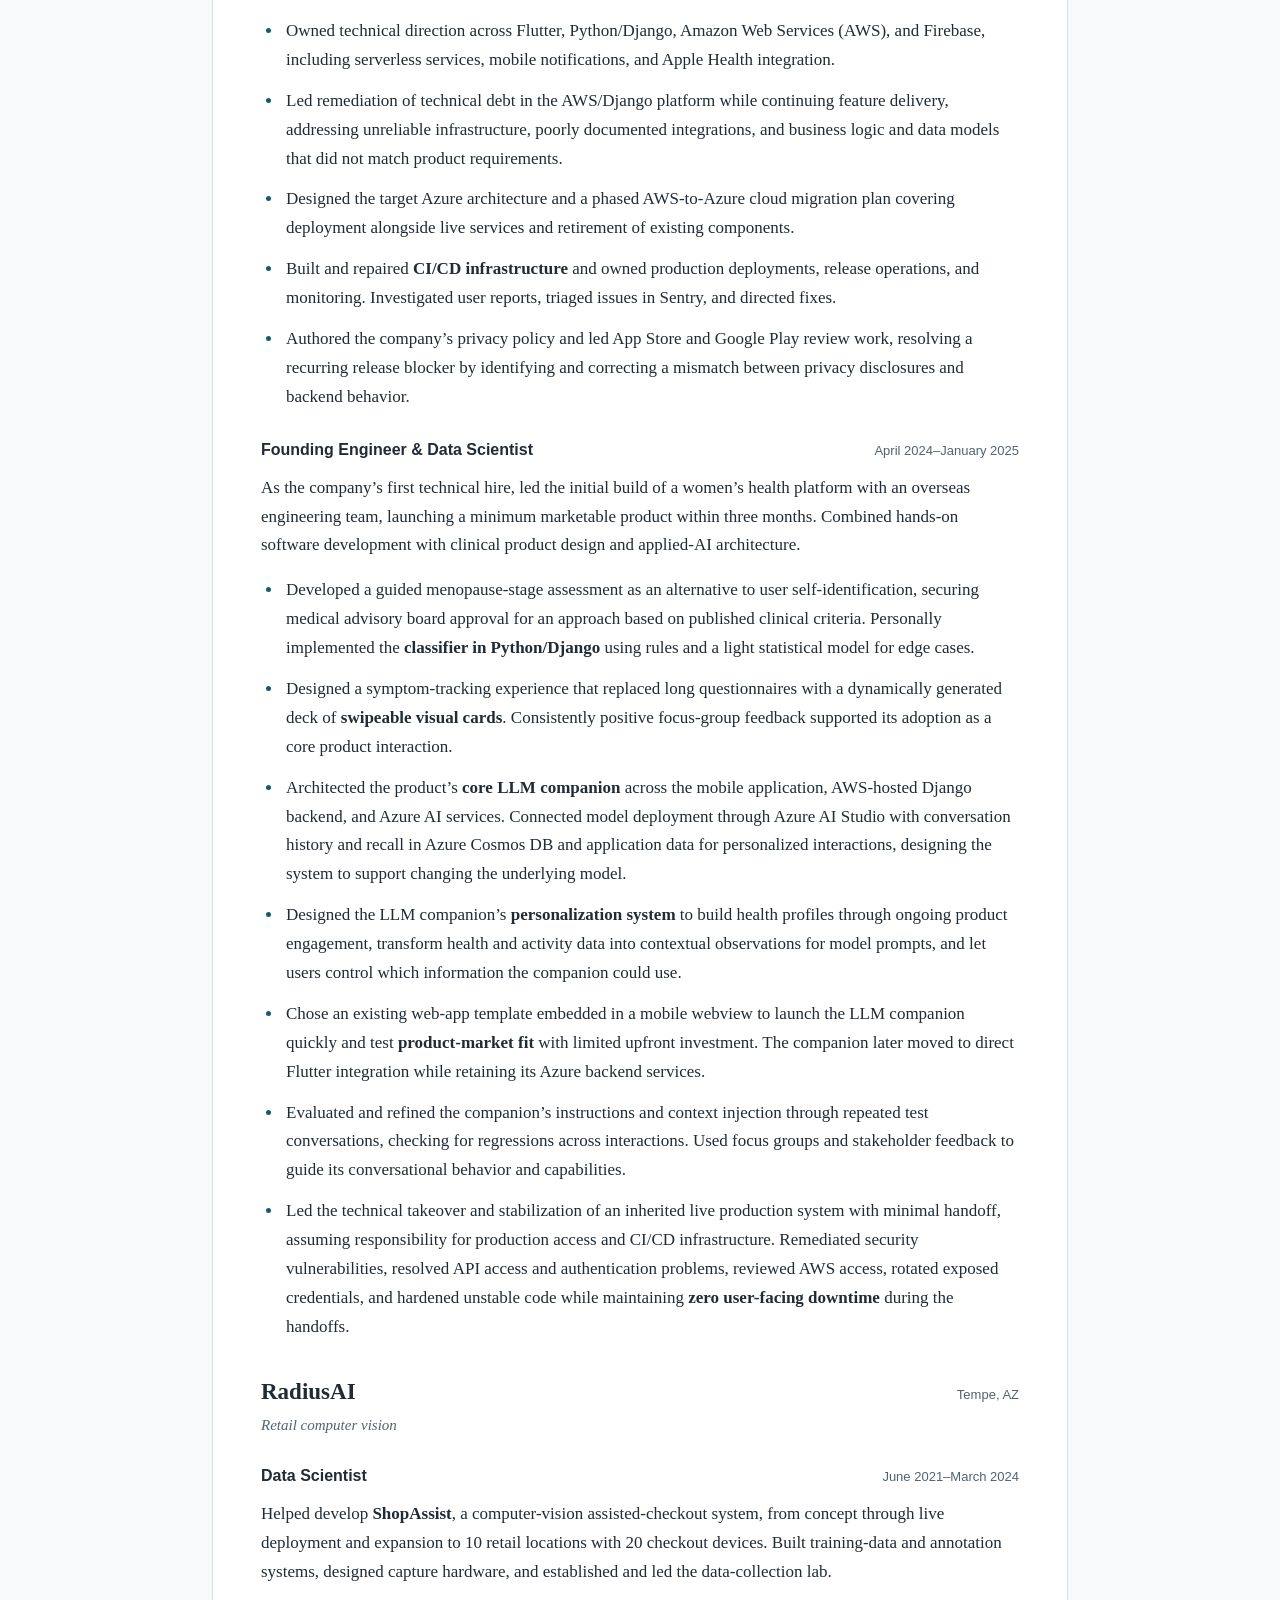
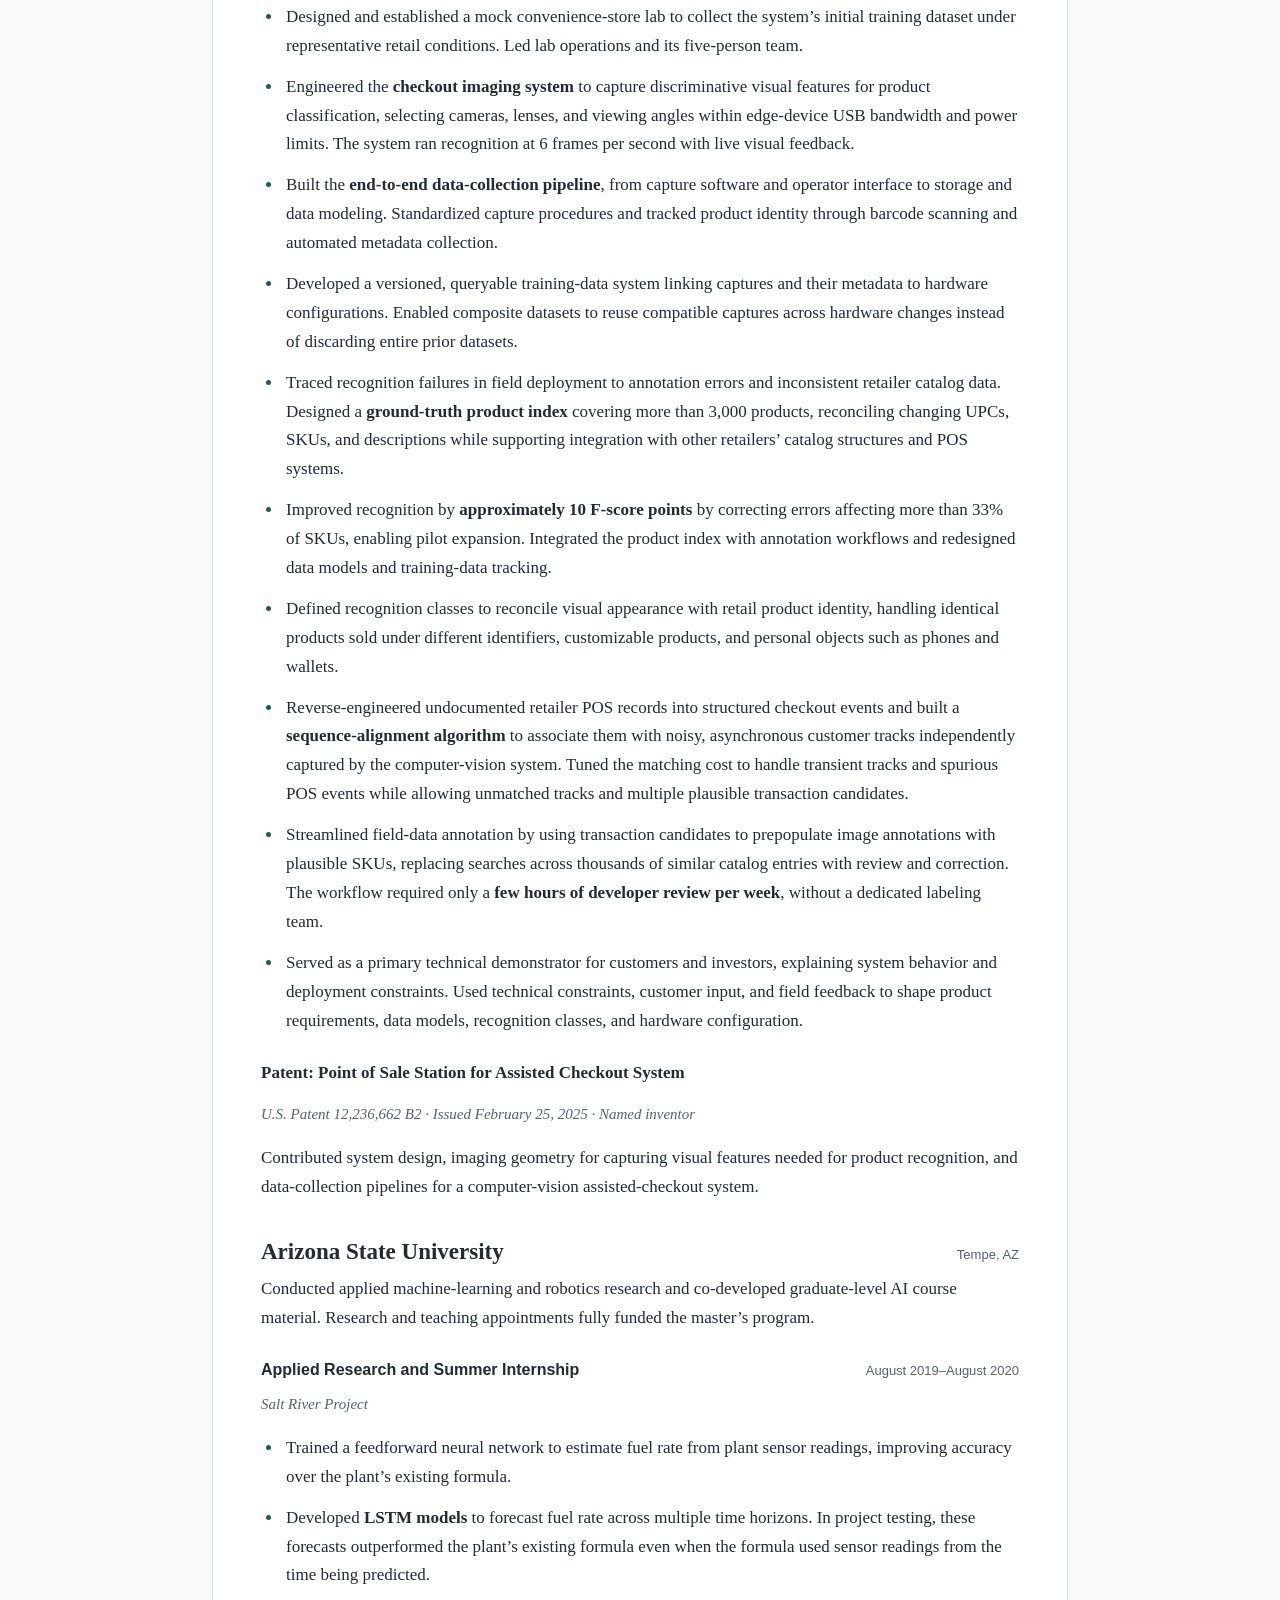
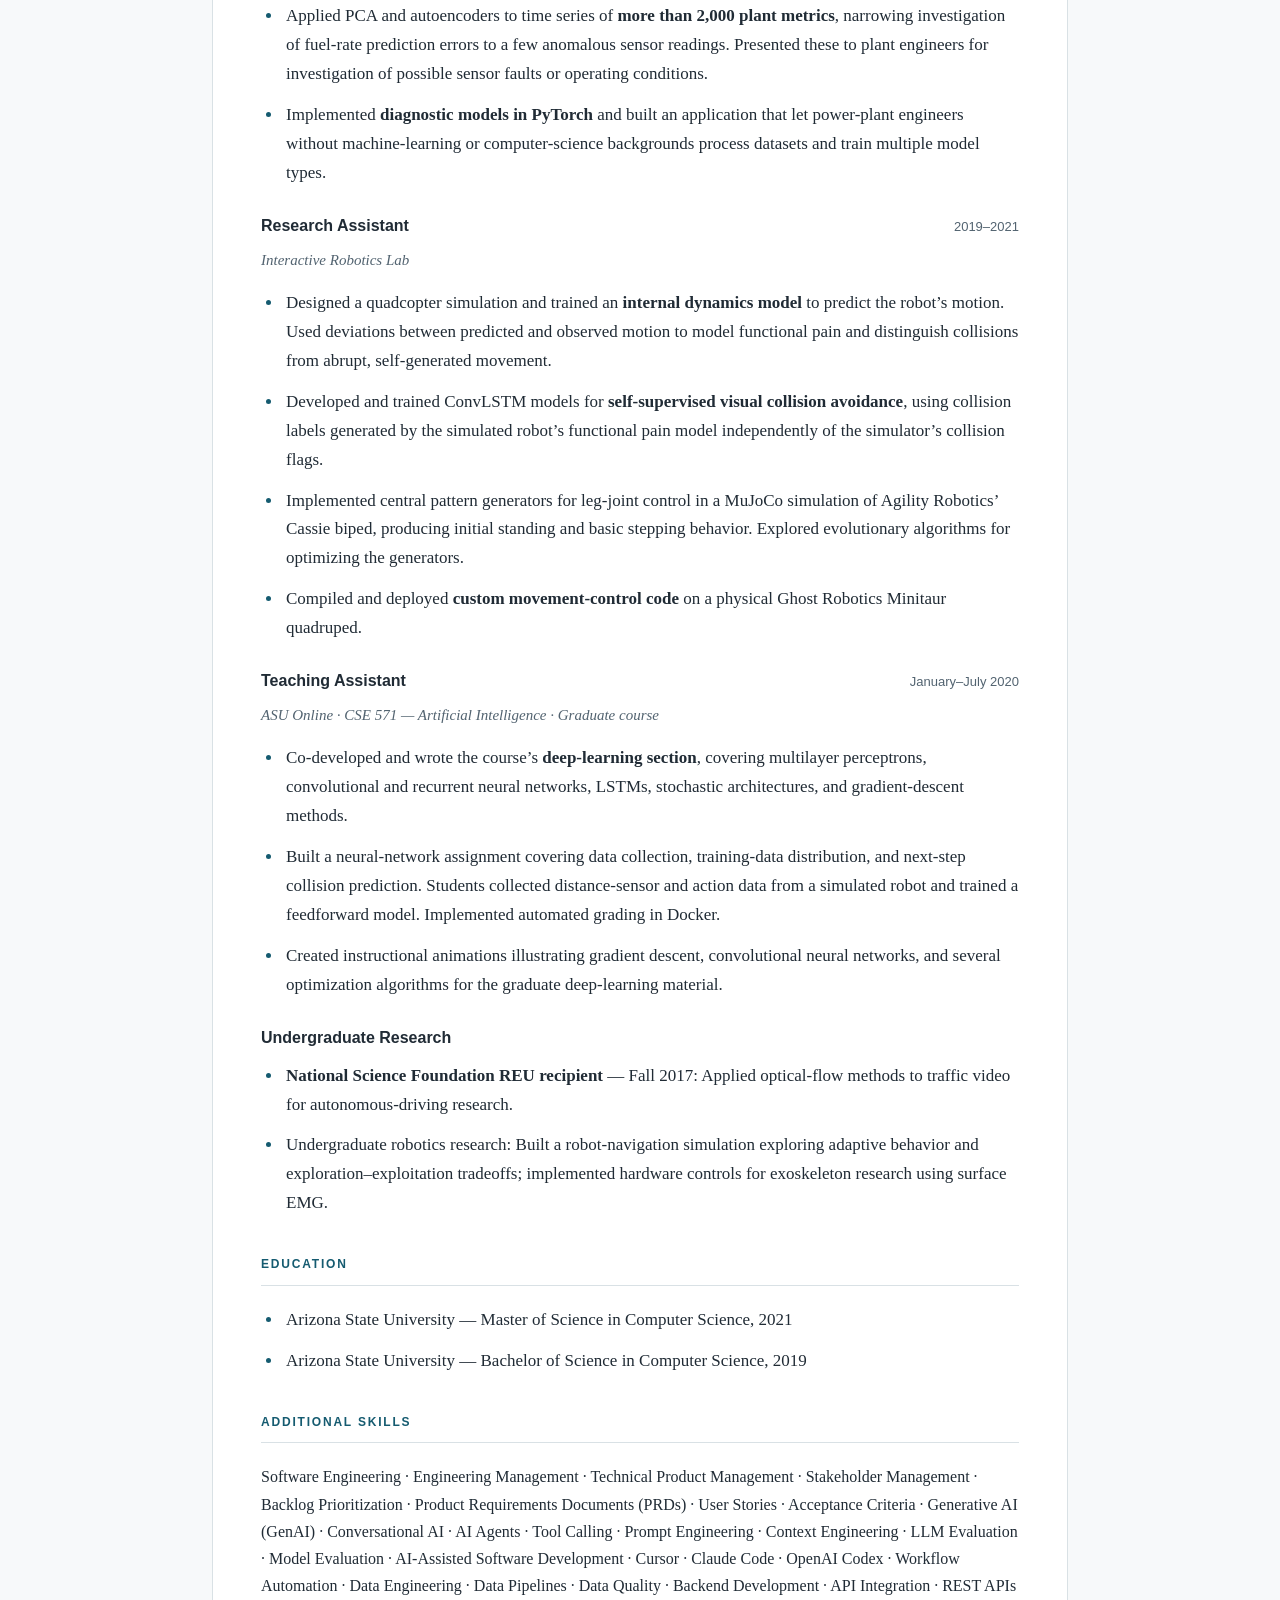
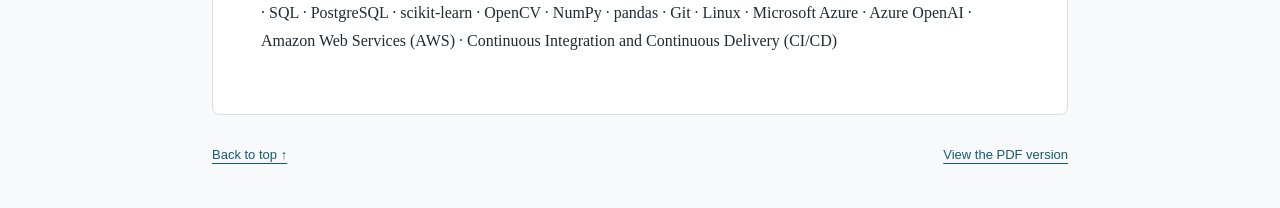
==== commit 744a314e: "Publish validated public resume from beacc84cff3772abd4e9a61d71c2e2c5588fc9f0 Source run: https://gi" ====
--- a/resume/index.html
+++ b/resume/index.html
@@ -1,7 +1,7 @@
 <!doctype html>
 <!-- Generated from resume_source.md. Do not edit this file. -->
 <html lang="en"><head><meta charset="utf-8"><meta name="viewport" content="width=device-width, initial-scale=1">
-<title>Nate Kelly — Resume</title><meta name="description" content="Nate Kelly’s public resume.">
+<title>Nathan Kelly — Resume</title><meta name="description" content="Nathan Kelly’s public resume.">
 <link rel="canonical" href="https://natek.pro/resume/"><style>:root { color-scheme: light; --ink: #202b35; --muted: #526370; --accent: #155b70; --line: #d9e1e5; }
 * { box-sizing: border-box; }
 html { scroll-behavior: smooth; scroll-padding-top: 30px; }
@@ -12,7 +12,9 @@
 .toolbar { max-width: 1160px; margin: auto; padding: 28px 40px; display: flex; justify-content: space-between; align-items: center; font: 600 15px/1.5 Arial, sans-serif; }
 .toolbar > a:first-child { text-decoration: none; color: var(--ink); }
 .pdf-link { padding: 10px 17px; border: 1px solid var(--line); border-radius: 6px; background: white; text-decoration: none; }
-.layout { display: grid; grid-template-columns: 180px minmax(0, 1fr); gap: 44px; max-width: 1160px; margin: auto; padding: 20px 40px 0; }
+.layout { max-width: 936px; margin: auto; padding: 20px 40px 0; }
+/* Optional navigation layout activates when the generator's nav is restored. */
+.layout:has(> nav) { display: grid; grid-template-columns: 180px minmax(0, 1fr); gap: 44px; max-width: 1160px; }
 nav { position: sticky; top: 36px; align-self: start; display: grid; gap: 15px; font: 14px/1.5 Arial, sans-serif; padding-top: 14px; }
 nav a { text-decoration: none; }
 .nav-label { color: var(--muted); text-transform: uppercase; font-size: 11px; letter-spacing: 1.5px; margin-bottom: 8px; }
@@ -36,14 +38,15 @@
 li::marker { color: var(--accent); }
 strong { font-weight: 700; }
 #core-competencies p, #additional-skills p { font-size: 16px; }
-footer { max-width: 1160px; margin: auto; padding: 30px 40px 44px 264px; display: flex; justify-content: space-between; gap: 20px; font: 13px/1.5 Arial, sans-serif; }
+footer { max-width: 936px; margin: auto; padding: 30px 40px 44px; display: flex; justify-content: space-between; gap: 20px; font: 13px/1.5 Arial, sans-serif; }
+.layout:has(> nav) + footer { max-width: 1160px; padding-left: 264px; }
 .skip { position: absolute; top: -80px; left: 20px; padding: 10px; background: white; z-index: 2; }
 .skip:focus { top: 10px; }
 @media (max-width: 900px) {
-  .layout { display: block; max-width: 790px; padding-top: 0; }
+  .layout, .layout:has(> nav) { display: block; max-width: 790px; padding-top: 0; }
   nav { position: static; display: flex; flex-wrap: wrap; gap: 10px 20px; padding: 0 0 24px; }
   .nav-label { display: none; }
-  footer { max-width: 790px; padding-left: 40px; }
+  footer, .layout:has(> nav) + footer { max-width: 790px; padding-left: 40px; }
 }
 @media (max-width: 600px) {
   body { font-size: 16px; }
@@ -56,7 +59,7 @@
   h3 { font-size: 21px; }
   .entry-heading { display: block; }
   .entry-detail { display: block; margin-top: 5px; }
-  footer { padding: 24px; }
+  footer, .layout:has(> nav) + footer { padding: 24px; }
 }
 @media (prefers-reduced-motion: reduce) { html { scroll-behavior: auto; } }
 @media print {
@@ -70,12 +73,8 @@
 </style></head>
 <body><a class="skip" href="#resume">Skip to resume</a>
 <div class="toolbar"><a href="/">natek.pro</a><a class="pdf-link" href="/resume-pdf/">Open PDF <span aria-hidden="true">↗</span></a></div>
-<div class="layout"><nav aria-label="Resume sections"><span class="nav-label">On this page</span><a href="#summary">Summary</a>
-<a href="#core-competencies">Core Competencies</a>
-<a href="#professional-experience">Professional Experience</a>
-<a href="#education">Education</a>
-<a href="#additional-skills">Additional Skills</a></nav>
-<main id="resume"><header class="masthead" id="intro"><h1>Nate Kelly</h1>
+<div class="layout">
+<main id="resume"><header class="masthead" id="intro"><h1>Nathan Kelly</h1>
 <p><strong>Product &amp; Engineering Leader | Applied AI &amp; Machine Learning</strong></p>
 <p>Phoenix, AZ<br><a href="https://www.linkedin.com/in/natejkelly/">linkedin.com/in/natejkelly</a></p>
 </header>
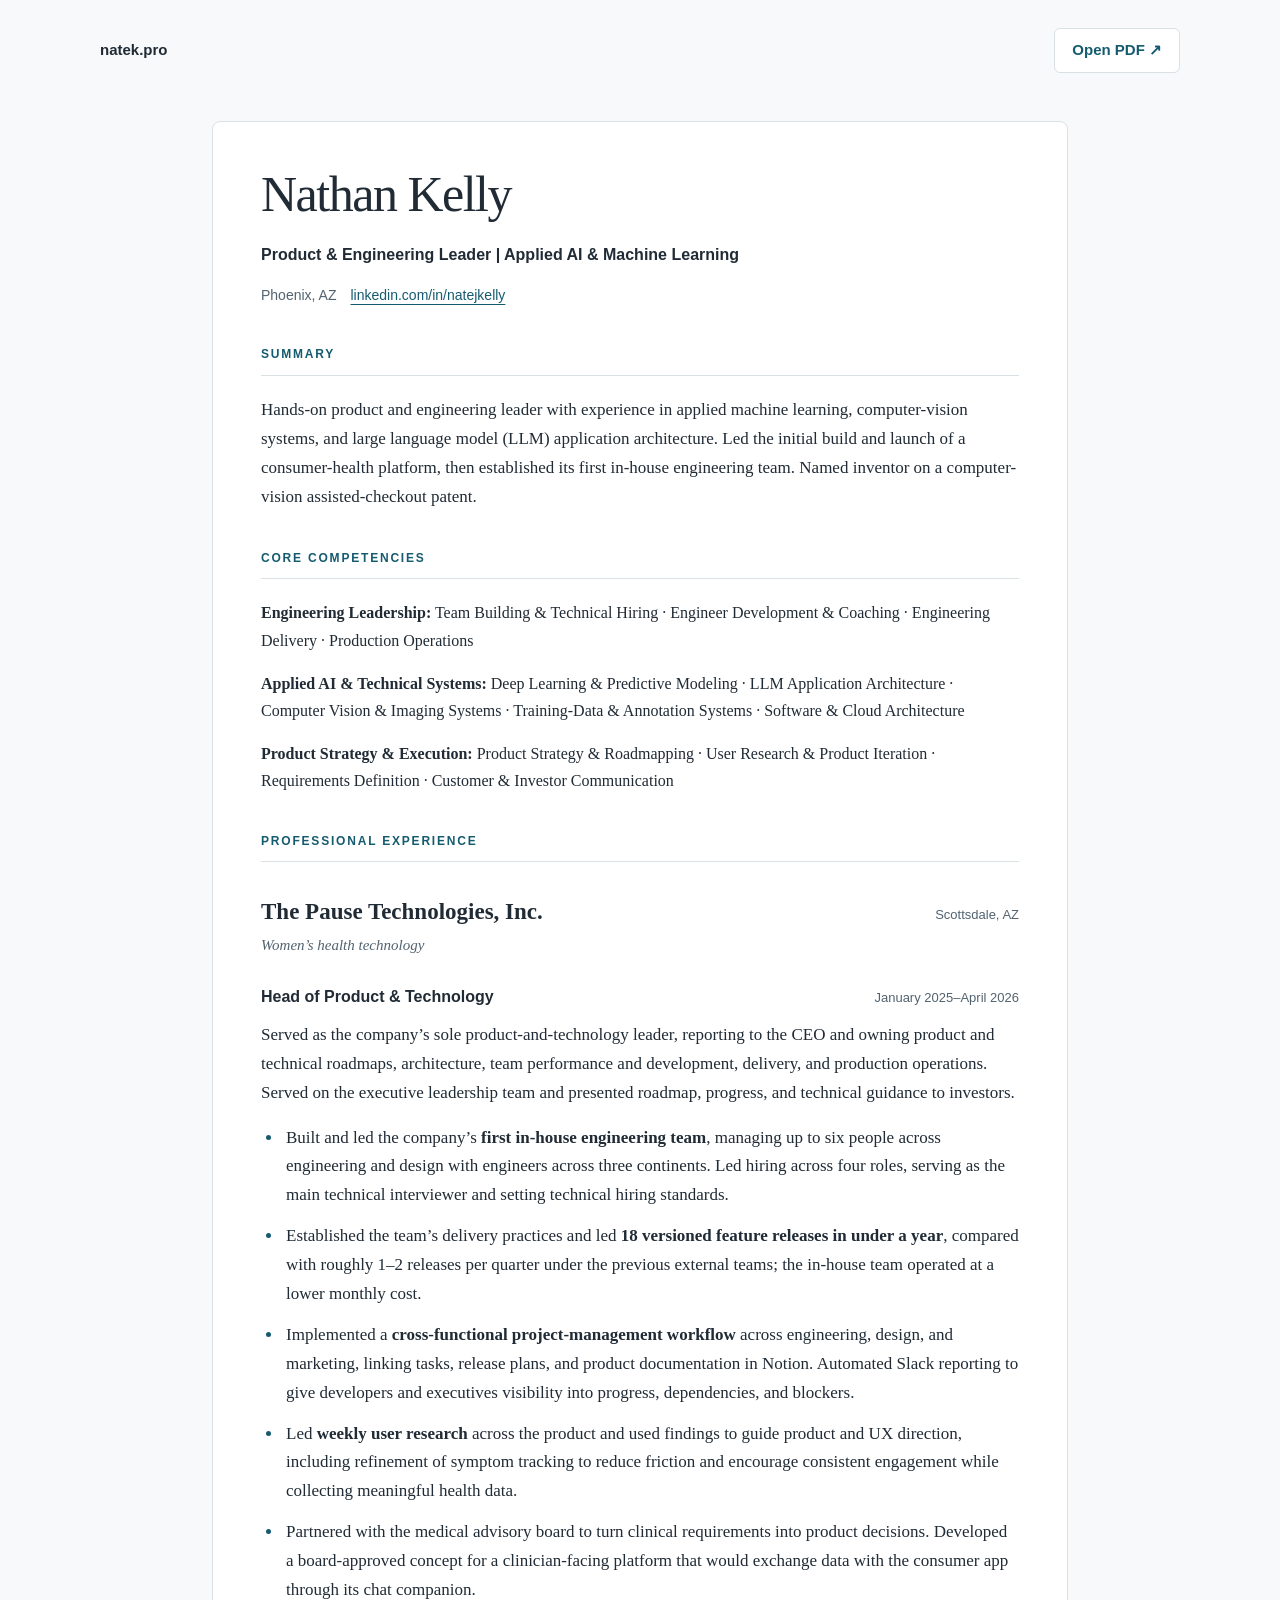
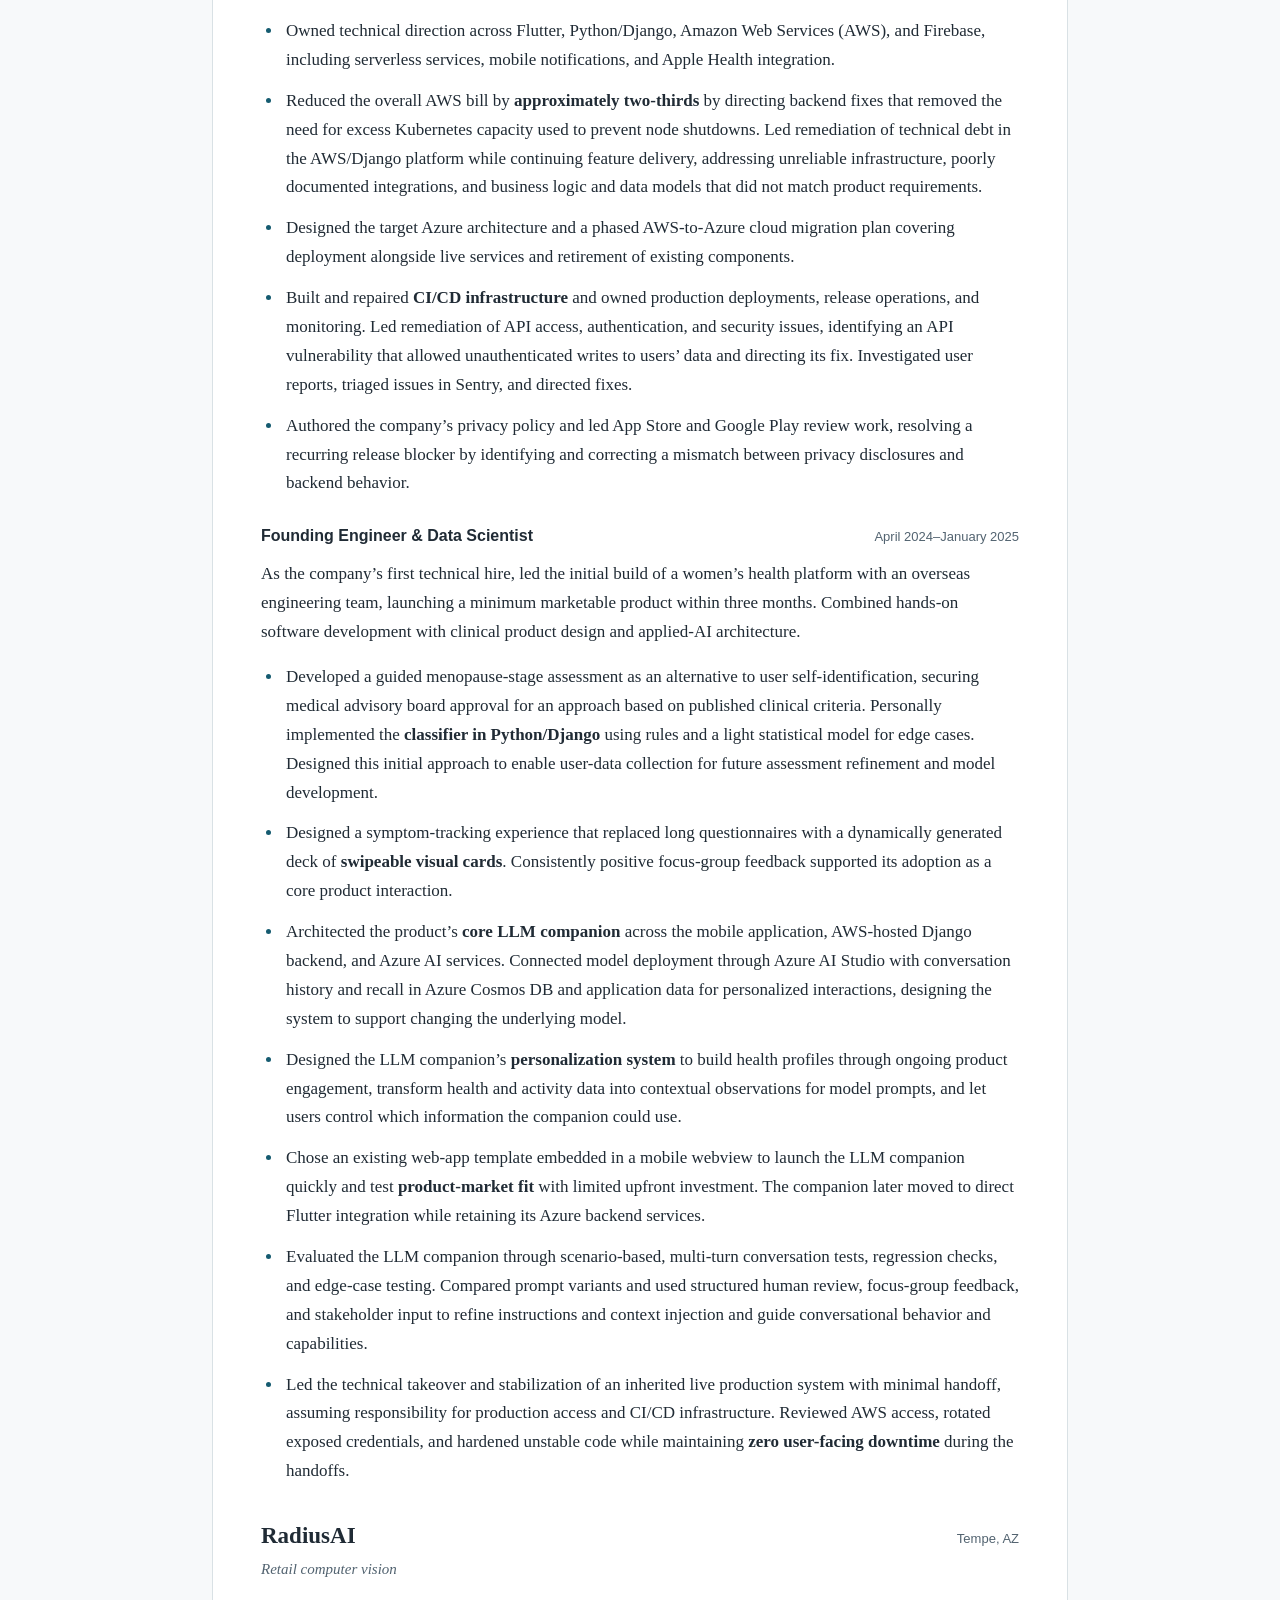
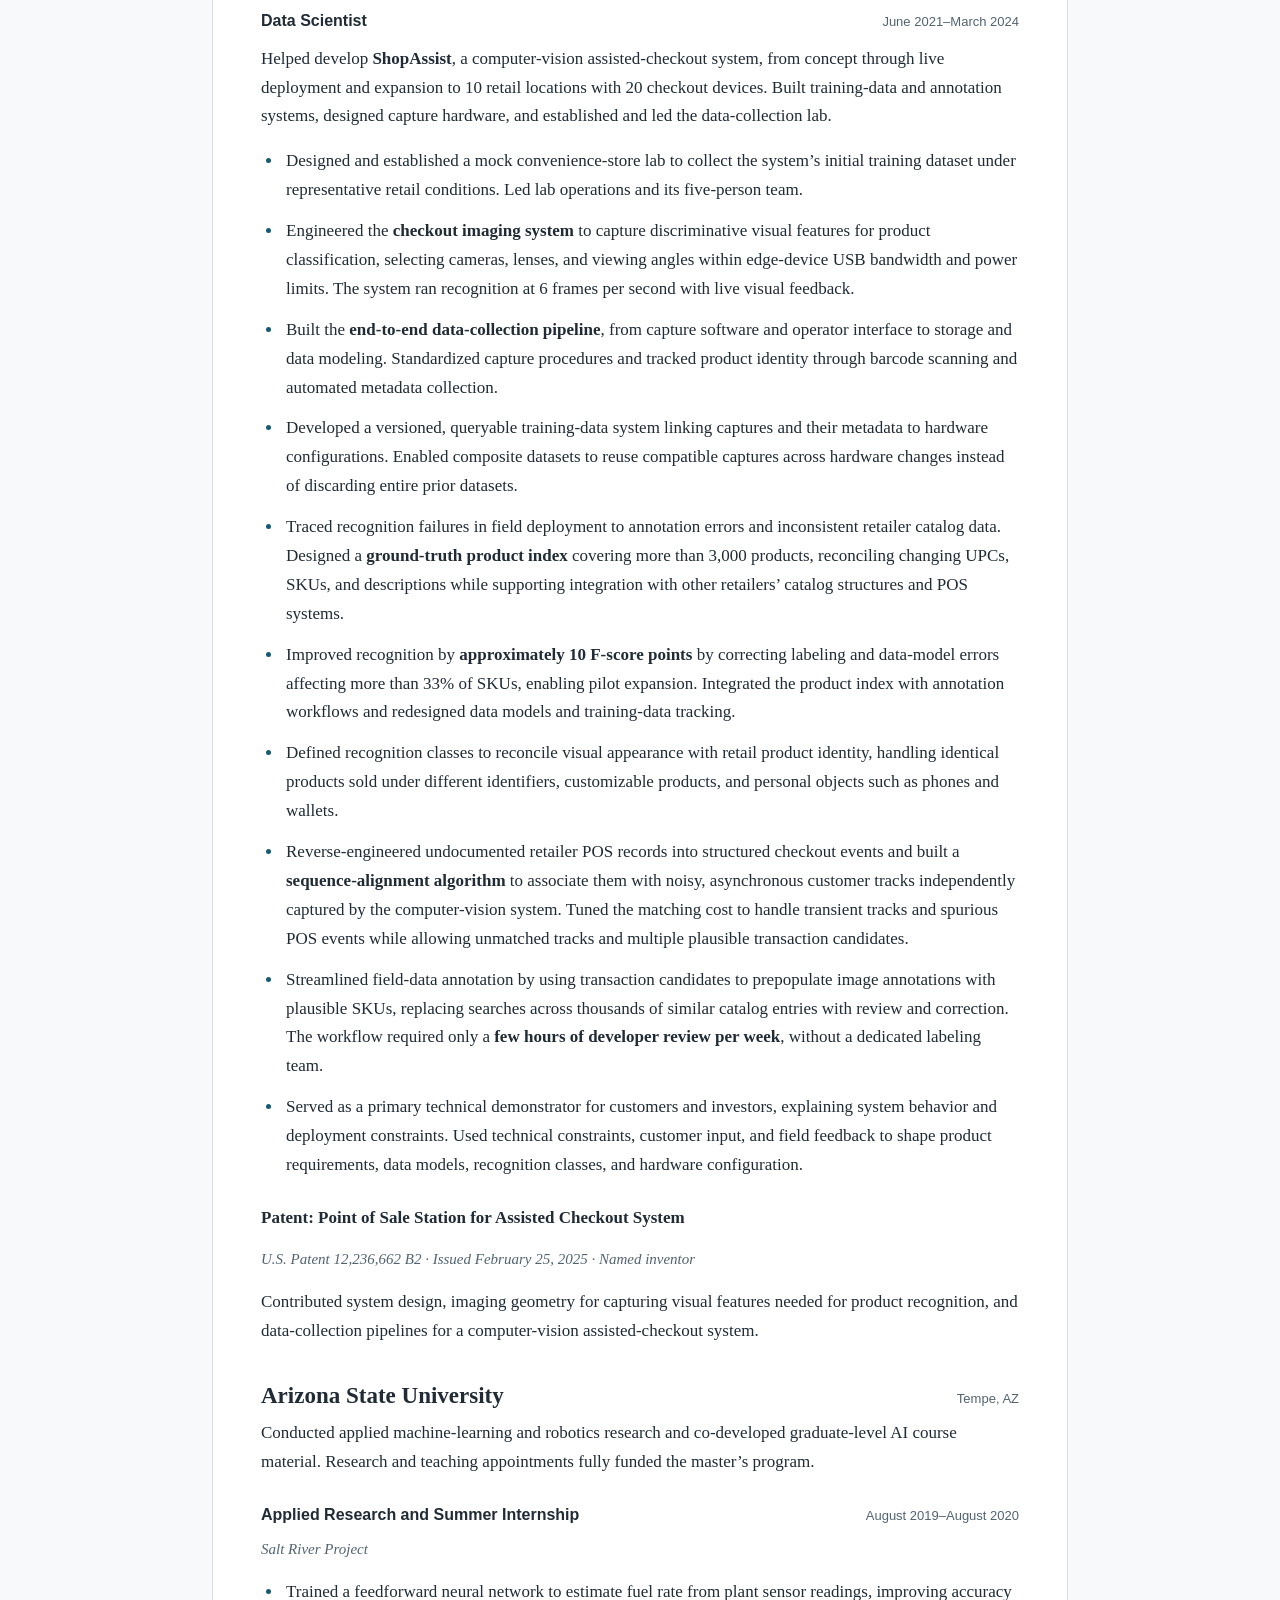
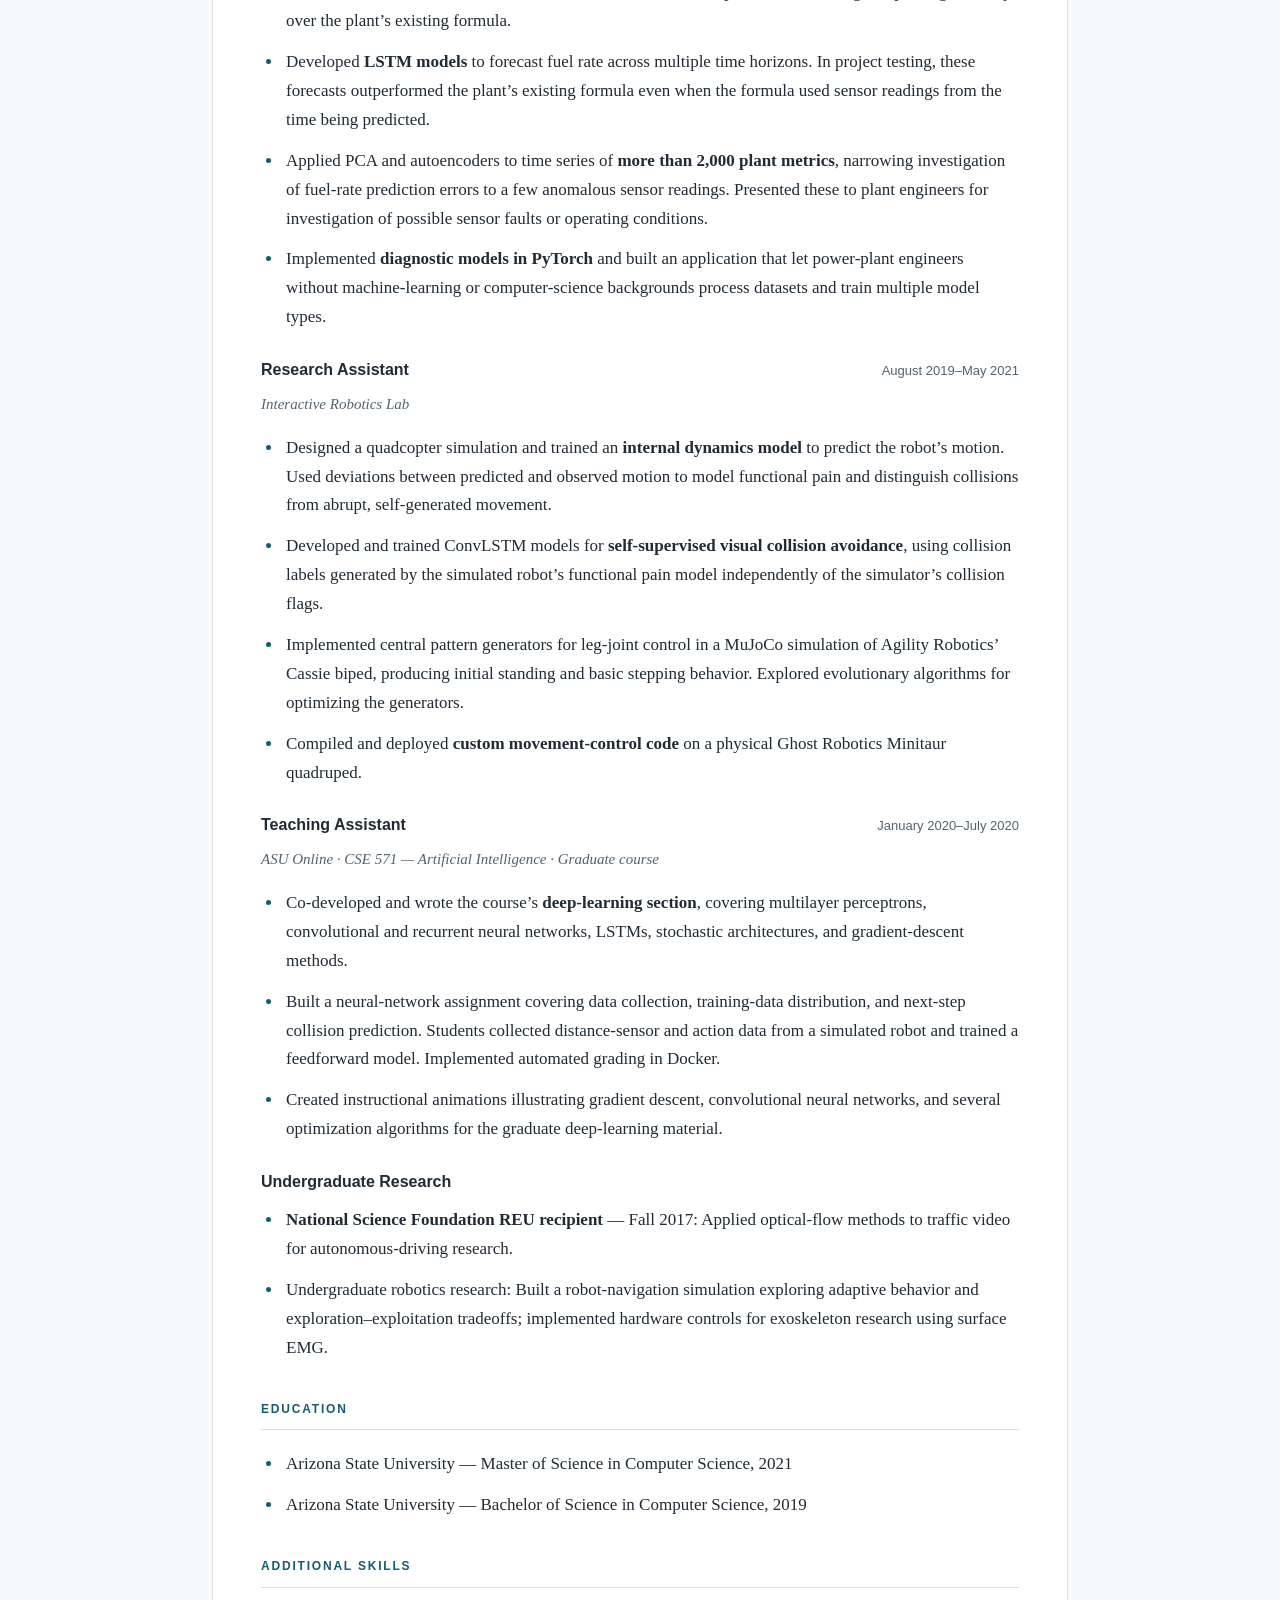
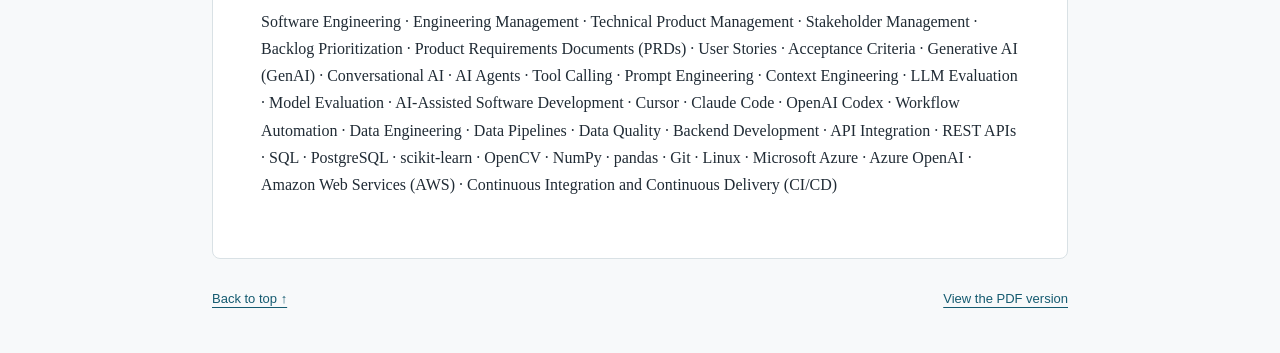
==== commit 91156845: "Publish validated public resume from 53cffe654104188f407d6f4cf02a9659979d98ac Source run: https://gi" ====
--- a/resume/index.html
+++ b/resume/index.html
@@ -98,21 +98,21 @@
 <li>Led <strong>weekly user research</strong> across the product and used findings to guide product and UX direction, including refinement of symptom tracking to reduce friction and encourage consistent engagement while collecting meaningful health data.</li>
 <li>Partnered with the medical advisory board to turn clinical requirements into product decisions. Developed a board-approved concept for a clinician-facing platform that would exchange data with the consumer app through its chat companion.</li>
 <li>Owned technical direction across Flutter, Python/Django, Amazon Web Services (AWS), and Firebase, including serverless services, mobile notifications, and Apple Health integration.</li>
-<li>Led remediation of technical debt in the AWS/Django platform while continuing feature delivery, addressing unreliable infrastructure, poorly documented integrations, and business logic and data models that did not match product requirements.</li>
+<li>Reduced the overall AWS bill by <strong>approximately two-thirds</strong> by directing backend fixes that removed the need for excess Kubernetes capacity used to prevent node shutdowns. Led remediation of technical debt in the AWS/Django platform while continuing feature delivery, addressing unreliable infrastructure, poorly documented integrations, and business logic and data models that did not match product requirements.</li>
 <li>Designed the target Azure architecture and a phased AWS-to-Azure cloud migration plan covering deployment alongside live services and retirement of existing components.</li>
-<li>Built and repaired <strong>CI/CD infrastructure</strong> and owned production deployments, release operations, and monitoring. Investigated user reports, triaged issues in Sentry, and directed fixes.</li>
+<li>Built and repaired <strong>CI/CD infrastructure</strong> and owned production deployments, release operations, and monitoring. Led remediation of API access, authentication, and security issues, identifying an API vulnerability that allowed unauthenticated writes to users’ data and directing its fix. Investigated user reports, triaged issues in Sentry, and directed fixes.</li>
 <li>Authored the company’s privacy policy and led App Store and Google Play review work, resolving a recurring release blocker by identifying and correcting a mismatch between privacy disclosures and backend behavior.</li>
 </ul>
 <h4 class="entry-heading"><span>Founding Engineer &amp; Data Scientist</span><span class="separator"> — </span><span class="entry-detail">April 2024–January 2025</span></h4>
 <p>As the company’s first technical hire, led the initial build of a women’s health platform with an overseas engineering team, launching a minimum marketable product within three months. Combined hands-on software development with clinical product design and applied-AI architecture.</p>
 <ul>
-<li>Developed a guided menopause-stage assessment as an alternative to user self-identification, securing medical advisory board approval for an approach based on published clinical criteria. Personally implemented the <strong>classifier in Python/Django</strong> using rules and a light statistical model for edge cases.</li>
+<li>Developed a guided menopause-stage assessment as an alternative to user self-identification, securing medical advisory board approval for an approach based on published clinical criteria. Personally implemented the <strong>classifier in Python/Django</strong> using rules and a light statistical model for edge cases. Designed this initial approach to enable user-data collection for future assessment refinement and model development.</li>
 <li>Designed a symptom-tracking experience that replaced long questionnaires with a dynamically generated deck of <strong>swipeable visual cards</strong>. Consistently positive focus-group feedback supported its adoption as a core product interaction.</li>
 <li>Architected the product’s <strong>core LLM companion</strong> across the mobile application, AWS-hosted Django backend, and Azure AI services. Connected model deployment through Azure AI Studio with conversation history and recall in Azure Cosmos DB and application data for personalized interactions, designing the system to support changing the underlying model.</li>
 <li>Designed the LLM companion’s <strong>personalization system</strong> to build health profiles through ongoing product engagement, transform health and activity data into contextual observations for model prompts, and let users control which information the companion could use.</li>
 <li>Chose an existing web-app template embedded in a mobile webview to launch the LLM companion quickly and test <strong>product-market fit</strong> with limited upfront investment. The companion later moved to direct Flutter integration while retaining its Azure backend services.</li>
-<li>Evaluated and refined the companion’s instructions and context injection through repeated test conversations, checking for regressions across interactions. Used focus groups and stakeholder feedback to guide its conversational behavior and capabilities.</li>
-<li>Led the technical takeover and stabilization of an inherited live production system with minimal handoff, assuming responsibility for production access and CI/CD infrastructure. Remediated security vulnerabilities, resolved API access and authentication problems, reviewed AWS access, rotated exposed credentials, and hardened unstable code while maintaining <strong>zero user-facing downtime</strong> during the handoffs.</li>
+<li>Evaluated the LLM companion through scenario-based, multi-turn conversation tests, regression checks, and edge-case testing. Compared prompt variants and used structured human review, focus-group feedback, and stakeholder input to refine instructions and context injection and guide conversational behavior and capabilities.</li>
+<li>Led the technical takeover and stabilization of an inherited live production system with minimal handoff, assuming responsibility for production access and CI/CD infrastructure. Reviewed AWS access, rotated exposed credentials, and hardened unstable code while maintaining <strong>zero user-facing downtime</strong> during the handoffs.</li>
 </ul>
 <h3 class="entry-heading"><span>RadiusAI</span><span class="separator"> — </span><span class="entry-detail">Tempe, AZ</span></h3>
 <p><em>Retail computer vision</em></p>
@@ -124,7 +124,7 @@
 <li>Built the <strong>end-to-end data-collection pipeline</strong>, from capture software and operator interface to storage and data modeling. Standardized capture procedures and tracked product identity through barcode scanning and automated metadata collection.</li>
 <li>Developed a versioned, queryable training-data system linking captures and their metadata to hardware configurations. Enabled composite datasets to reuse compatible captures across hardware changes instead of discarding entire prior datasets.</li>
 <li>Traced recognition failures in field deployment to annotation errors and inconsistent retailer catalog data. Designed a <strong>ground-truth product index</strong> covering more than 3,000 products, reconciling changing UPCs, SKUs, and descriptions while supporting integration with other retailers’ catalog structures and POS systems.</li>
-<li>Improved recognition by <strong>approximately 10 F-score points</strong> by correcting errors affecting more than 33% of SKUs, enabling pilot expansion. Integrated the product index with annotation workflows and redesigned data models and training-data tracking.</li>
+<li>Improved recognition by <strong>approximately 10 F-score points</strong> by correcting labeling and data-model errors affecting more than 33% of SKUs, enabling pilot expansion. Integrated the product index with annotation workflows and redesigned data models and training-data tracking.</li>
 <li>Defined recognition classes to reconcile visual appearance with retail product identity, handling identical products sold under different identifiers, customizable products, and personal objects such as phones and wallets.</li>
 <li>Reverse-engineered undocumented retailer POS records into structured checkout events and built a <strong>sequence-alignment algorithm</strong> to associate them with noisy, asynchronous customer tracks independently captured by the computer-vision system. Tuned the matching cost to handle transient tracks and spurious POS events while allowing unmatched tracks and multiple plausible transaction candidates.</li>
 <li>Streamlined field-data annotation by using transaction candidates to prepopulate image annotations with plausible SKUs, replacing searches across thousands of similar catalog entries with review and correction. The workflow required only a <strong>few hours of developer review per week</strong>, without a dedicated labeling team.</li>
@@ -143,7 +143,7 @@
 <li>Applied PCA and autoencoders to time series of <strong>more than 2,000 plant metrics</strong>, narrowing investigation of fuel-rate prediction errors to a few anomalous sensor readings. Presented these to plant engineers for investigation of possible sensor faults or operating conditions.</li>
 <li>Implemented <strong>diagnostic models in PyTorch</strong> and built an application that let power-plant engineers without machine-learning or computer-science backgrounds process datasets and train multiple model types.</li>
 </ul>
-<h4 class="entry-heading"><span>Research Assistant</span><span class="separator"> — </span><span class="entry-detail">2019–2021</span></h4>
+<h4 class="entry-heading"><span>Research Assistant</span><span class="separator"> — </span><span class="entry-detail">August 2019–May 2021</span></h4>
 <p><em>Interactive Robotics Lab</em></p>
 <ul>
 <li>Designed a quadcopter simulation and trained an <strong>internal dynamics model</strong> to predict the robot’s motion. Used deviations between predicted and observed motion to model functional pain and distinguish collisions from abrupt, self-generated movement.</li>
@@ -151,7 +151,7 @@
 <li>Implemented central pattern generators for leg-joint control in a MuJoCo simulation of Agility Robotics’ Cassie biped, producing initial standing and basic stepping behavior. Explored evolutionary algorithms for optimizing the generators.</li>
 <li>Compiled and deployed <strong>custom movement-control code</strong> on a physical Ghost Robotics Minitaur quadruped.</li>
 </ul>
-<h4 class="entry-heading"><span>Teaching Assistant</span><span class="separator"> — </span><span class="entry-detail">January–July 2020</span></h4>
+<h4 class="entry-heading"><span>Teaching Assistant</span><span class="separator"> — </span><span class="entry-detail">January 2020–July 2020</span></h4>
 <p><em>ASU Online · CSE 571 — Artificial Intelligence · Graduate course</em></p>
 <ul>
 <li>Co-developed and wrote the course’s <strong>deep-learning section</strong>, covering multilayer perceptrons, convolutional and recurrent neural networks, LSTMs, stochastic architectures, and gradient-descent methods.</li>
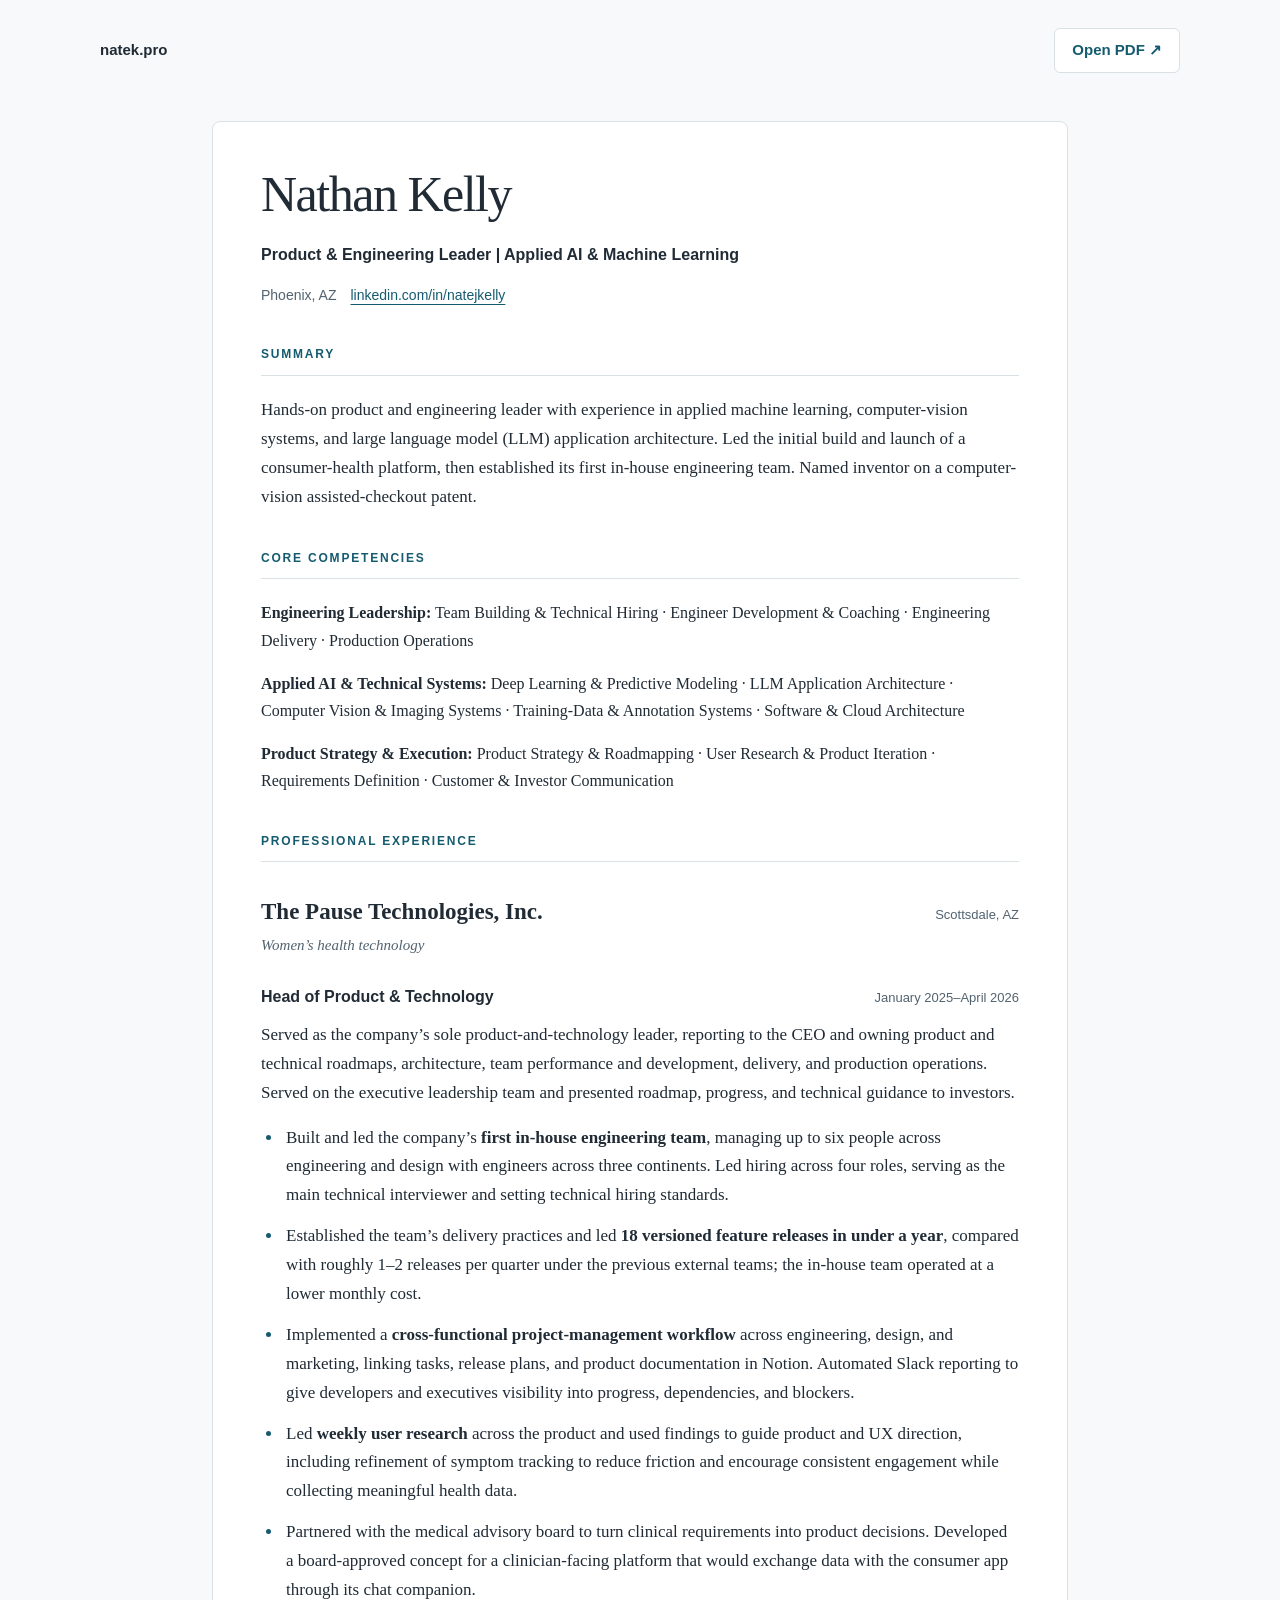
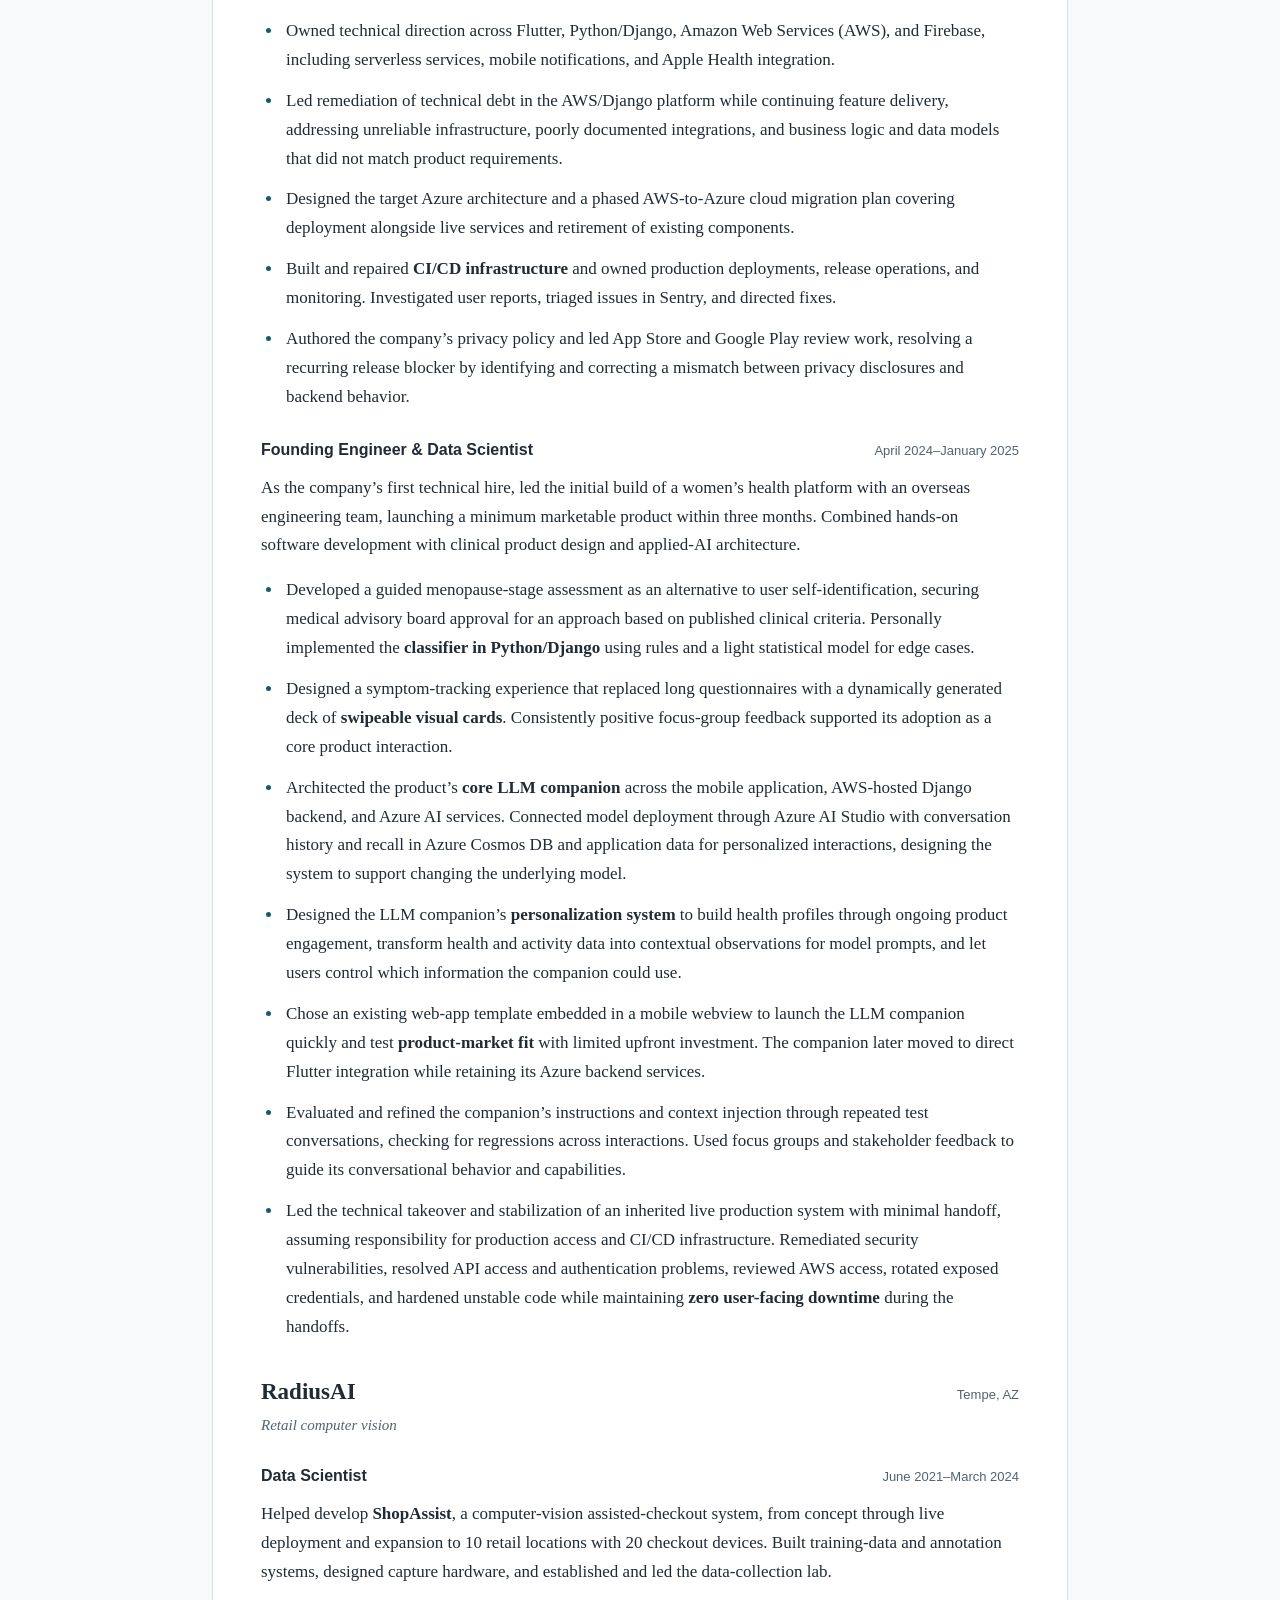
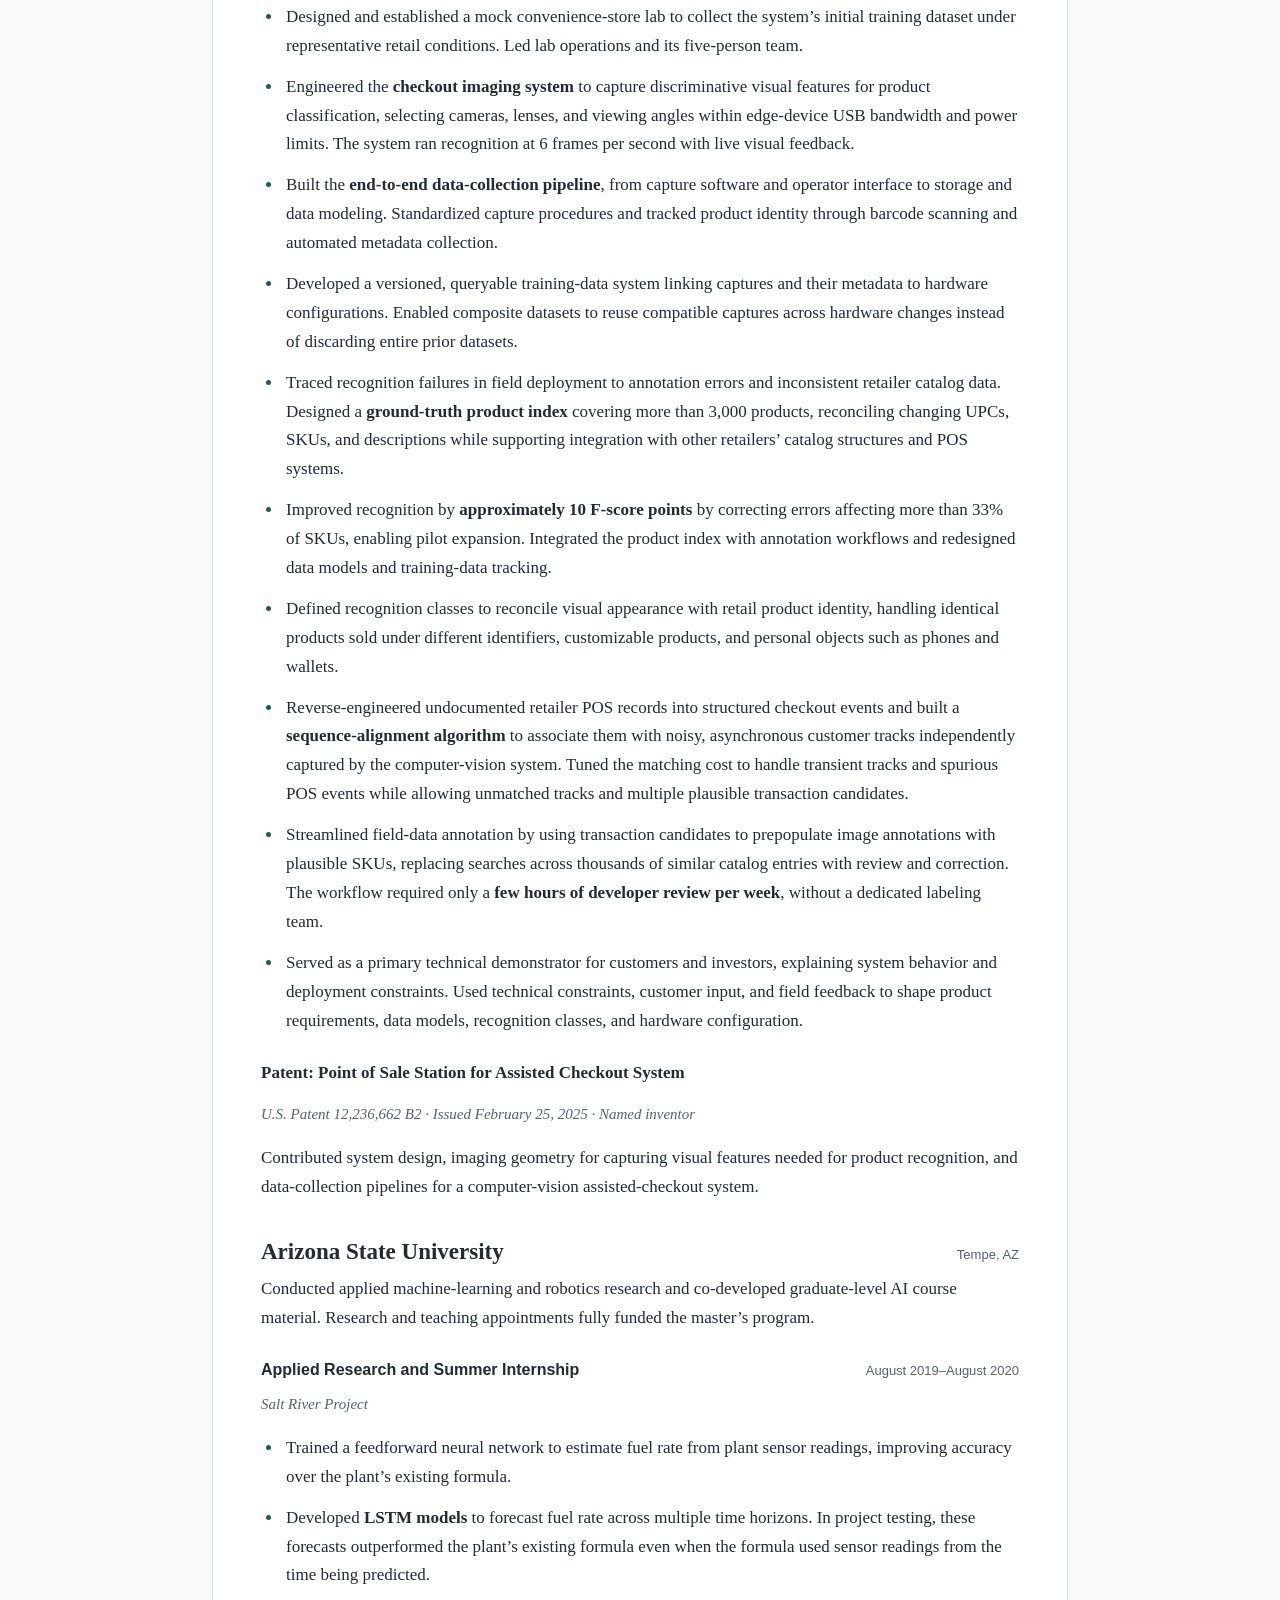
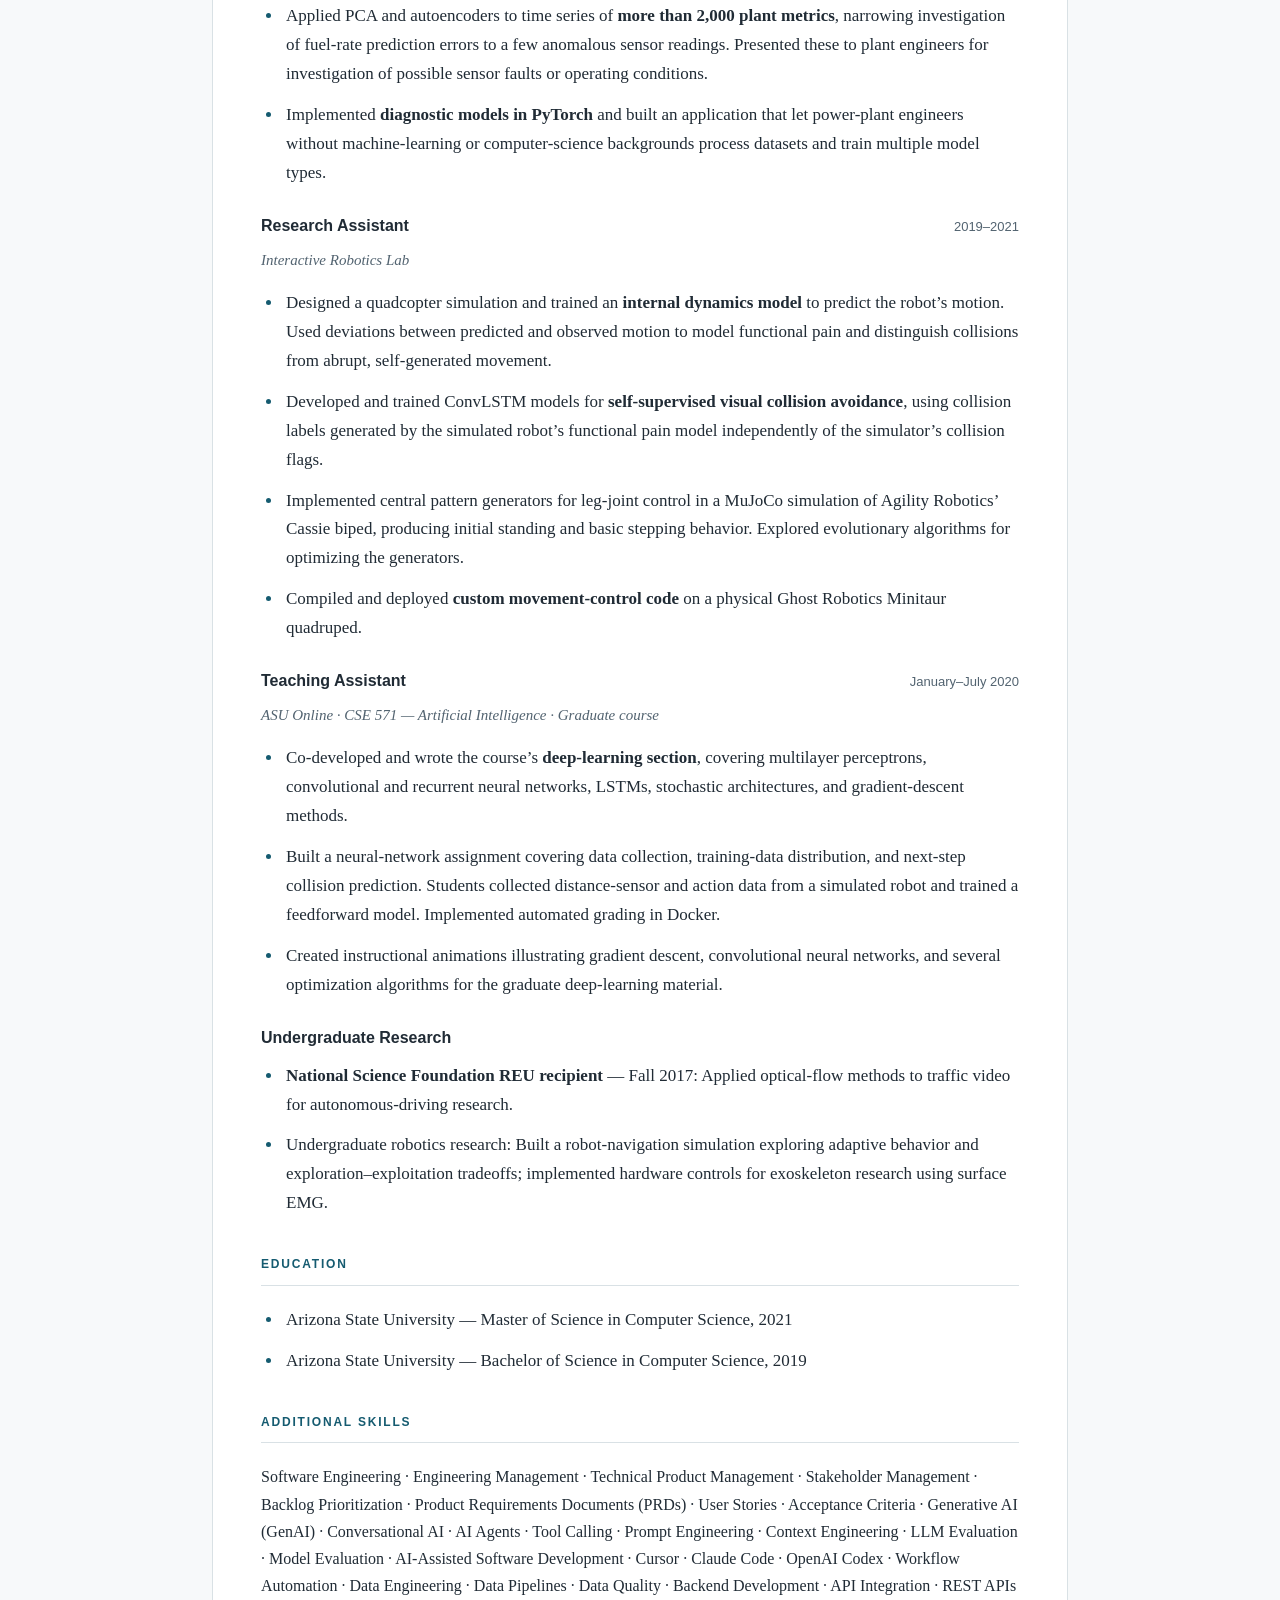
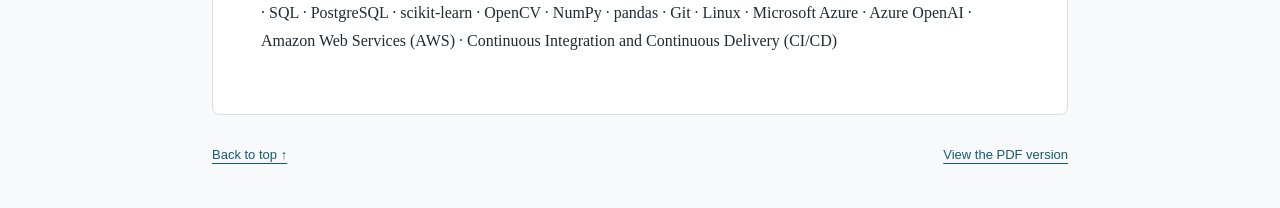
==== commit 387f61df: "Publish validated public resume from 5f6ea4d4d5b3119248ede9fbba85f2715711b440 Source run: https://gi" ====
--- a/resume/index.html
+++ b/resume/index.html
@@ -98,21 +98,21 @@
 <li>Led <strong>weekly user research</strong> across the product and used findings to guide product and UX direction, including refinement of symptom tracking to reduce friction and encourage consistent engagement while collecting meaningful health data.</li>
 <li>Partnered with the medical advisory board to turn clinical requirements into product decisions. Developed a board-approved concept for a clinician-facing platform that would exchange data with the consumer app through its chat companion.</li>
 <li>Owned technical direction across Flutter, Python/Django, Amazon Web Services (AWS), and Firebase, including serverless services, mobile notifications, and Apple Health integration.</li>
-<li>Reduced the overall AWS bill by <strong>approximately two-thirds</strong> by directing backend fixes that removed the need for excess Kubernetes capacity used to prevent node shutdowns. Led remediation of technical debt in the AWS/Django platform while continuing feature delivery, addressing unreliable infrastructure, poorly documented integrations, and business logic and data models that did not match product requirements.</li>
+<li>Led remediation of technical debt in the AWS/Django platform while continuing feature delivery, addressing unreliable infrastructure, poorly documented integrations, and business logic and data models that did not match product requirements.</li>
 <li>Designed the target Azure architecture and a phased AWS-to-Azure cloud migration plan covering deployment alongside live services and retirement of existing components.</li>
-<li>Built and repaired <strong>CI/CD infrastructure</strong> and owned production deployments, release operations, and monitoring. Led remediation of API access, authentication, and security issues, identifying an API vulnerability that allowed unauthenticated writes to users’ data and directing its fix. Investigated user reports, triaged issues in Sentry, and directed fixes.</li>
+<li>Built and repaired <strong>CI/CD infrastructure</strong> and owned production deployments, release operations, and monitoring. Investigated user reports, triaged issues in Sentry, and directed fixes.</li>
 <li>Authored the company’s privacy policy and led App Store and Google Play review work, resolving a recurring release blocker by identifying and correcting a mismatch between privacy disclosures and backend behavior.</li>
 </ul>
 <h4 class="entry-heading"><span>Founding Engineer &amp; Data Scientist</span><span class="separator"> — </span><span class="entry-detail">April 2024–January 2025</span></h4>
 <p>As the company’s first technical hire, led the initial build of a women’s health platform with an overseas engineering team, launching a minimum marketable product within three months. Combined hands-on software development with clinical product design and applied-AI architecture.</p>
 <ul>
-<li>Developed a guided menopause-stage assessment as an alternative to user self-identification, securing medical advisory board approval for an approach based on published clinical criteria. Personally implemented the <strong>classifier in Python/Django</strong> using rules and a light statistical model for edge cases. Designed this initial approach to enable user-data collection for future assessment refinement and model development.</li>
+<li>Developed a guided menopause-stage assessment as an alternative to user self-identification, securing medical advisory board approval for an approach based on published clinical criteria. Personally implemented the <strong>classifier in Python/Django</strong> using rules and a light statistical model for edge cases.</li>
 <li>Designed a symptom-tracking experience that replaced long questionnaires with a dynamically generated deck of <strong>swipeable visual cards</strong>. Consistently positive focus-group feedback supported its adoption as a core product interaction.</li>
 <li>Architected the product’s <strong>core LLM companion</strong> across the mobile application, AWS-hosted Django backend, and Azure AI services. Connected model deployment through Azure AI Studio with conversation history and recall in Azure Cosmos DB and application data for personalized interactions, designing the system to support changing the underlying model.</li>
 <li>Designed the LLM companion’s <strong>personalization system</strong> to build health profiles through ongoing product engagement, transform health and activity data into contextual observations for model prompts, and let users control which information the companion could use.</li>
 <li>Chose an existing web-app template embedded in a mobile webview to launch the LLM companion quickly and test <strong>product-market fit</strong> with limited upfront investment. The companion later moved to direct Flutter integration while retaining its Azure backend services.</li>
-<li>Evaluated the LLM companion through scenario-based, multi-turn conversation tests, regression checks, and edge-case testing. Compared prompt variants and used structured human review, focus-group feedback, and stakeholder input to refine instructions and context injection and guide conversational behavior and capabilities.</li>
-<li>Led the technical takeover and stabilization of an inherited live production system with minimal handoff, assuming responsibility for production access and CI/CD infrastructure. Reviewed AWS access, rotated exposed credentials, and hardened unstable code while maintaining <strong>zero user-facing downtime</strong> during the handoffs.</li>
+<li>Evaluated and refined the companion’s instructions and context injection through repeated test conversations, checking for regressions across interactions. Used focus groups and stakeholder feedback to guide its conversational behavior and capabilities.</li>
+<li>Led the technical takeover and stabilization of an inherited live production system with minimal handoff, assuming responsibility for production access and CI/CD infrastructure. Remediated security vulnerabilities, resolved API access and authentication problems, reviewed AWS access, rotated exposed credentials, and hardened unstable code while maintaining <strong>zero user-facing downtime</strong> during the handoffs.</li>
 </ul>
 <h3 class="entry-heading"><span>RadiusAI</span><span class="separator"> — </span><span class="entry-detail">Tempe, AZ</span></h3>
 <p><em>Retail computer vision</em></p>
@@ -124,7 +124,7 @@
 <li>Built the <strong>end-to-end data-collection pipeline</strong>, from capture software and operator interface to storage and data modeling. Standardized capture procedures and tracked product identity through barcode scanning and automated metadata collection.</li>
 <li>Developed a versioned, queryable training-data system linking captures and their metadata to hardware configurations. Enabled composite datasets to reuse compatible captures across hardware changes instead of discarding entire prior datasets.</li>
 <li>Traced recognition failures in field deployment to annotation errors and inconsistent retailer catalog data. Designed a <strong>ground-truth product index</strong> covering more than 3,000 products, reconciling changing UPCs, SKUs, and descriptions while supporting integration with other retailers’ catalog structures and POS systems.</li>
-<li>Improved recognition by <strong>approximately 10 F-score points</strong> by correcting labeling and data-model errors affecting more than 33% of SKUs, enabling pilot expansion. Integrated the product index with annotation workflows and redesigned data models and training-data tracking.</li>
+<li>Improved recognition by <strong>approximately 10 F-score points</strong> by correcting errors affecting more than 33% of SKUs, enabling pilot expansion. Integrated the product index with annotation workflows and redesigned data models and training-data tracking.</li>
 <li>Defined recognition classes to reconcile visual appearance with retail product identity, handling identical products sold under different identifiers, customizable products, and personal objects such as phones and wallets.</li>
 <li>Reverse-engineered undocumented retailer POS records into structured checkout events and built a <strong>sequence-alignment algorithm</strong> to associate them with noisy, asynchronous customer tracks independently captured by the computer-vision system. Tuned the matching cost to handle transient tracks and spurious POS events while allowing unmatched tracks and multiple plausible transaction candidates.</li>
 <li>Streamlined field-data annotation by using transaction candidates to prepopulate image annotations with plausible SKUs, replacing searches across thousands of similar catalog entries with review and correction. The workflow required only a <strong>few hours of developer review per week</strong>, without a dedicated labeling team.</li>
@@ -143,7 +143,7 @@
 <li>Applied PCA and autoencoders to time series of <strong>more than 2,000 plant metrics</strong>, narrowing investigation of fuel-rate prediction errors to a few anomalous sensor readings. Presented these to plant engineers for investigation of possible sensor faults or operating conditions.</li>
 <li>Implemented <strong>diagnostic models in PyTorch</strong> and built an application that let power-plant engineers without machine-learning or computer-science backgrounds process datasets and train multiple model types.</li>
 </ul>
-<h4 class="entry-heading"><span>Research Assistant</span><span class="separator"> — </span><span class="entry-detail">August 2019–May 2021</span></h4>
+<h4 class="entry-heading"><span>Research Assistant</span><span class="separator"> — </span><span class="entry-detail">2019–2021</span></h4>
 <p><em>Interactive Robotics Lab</em></p>
 <ul>
 <li>Designed a quadcopter simulation and trained an <strong>internal dynamics model</strong> to predict the robot’s motion. Used deviations between predicted and observed motion to model functional pain and distinguish collisions from abrupt, self-generated movement.</li>
@@ -151,7 +151,7 @@
 <li>Implemented central pattern generators for leg-joint control in a MuJoCo simulation of Agility Robotics’ Cassie biped, producing initial standing and basic stepping behavior. Explored evolutionary algorithms for optimizing the generators.</li>
 <li>Compiled and deployed <strong>custom movement-control code</strong> on a physical Ghost Robotics Minitaur quadruped.</li>
 </ul>
-<h4 class="entry-heading"><span>Teaching Assistant</span><span class="separator"> — </span><span class="entry-detail">January 2020–July 2020</span></h4>
+<h4 class="entry-heading"><span>Teaching Assistant</span><span class="separator"> — </span><span class="entry-detail">January–July 2020</span></h4>
 <p><em>ASU Online · CSE 571 — Artificial Intelligence · Graduate course</em></p>
 <ul>
 <li>Co-developed and wrote the course’s <strong>deep-learning section</strong>, covering multilayer perceptrons, convolutional and recurrent neural networks, LSTMs, stochastic architectures, and gradient-descent methods.</li>
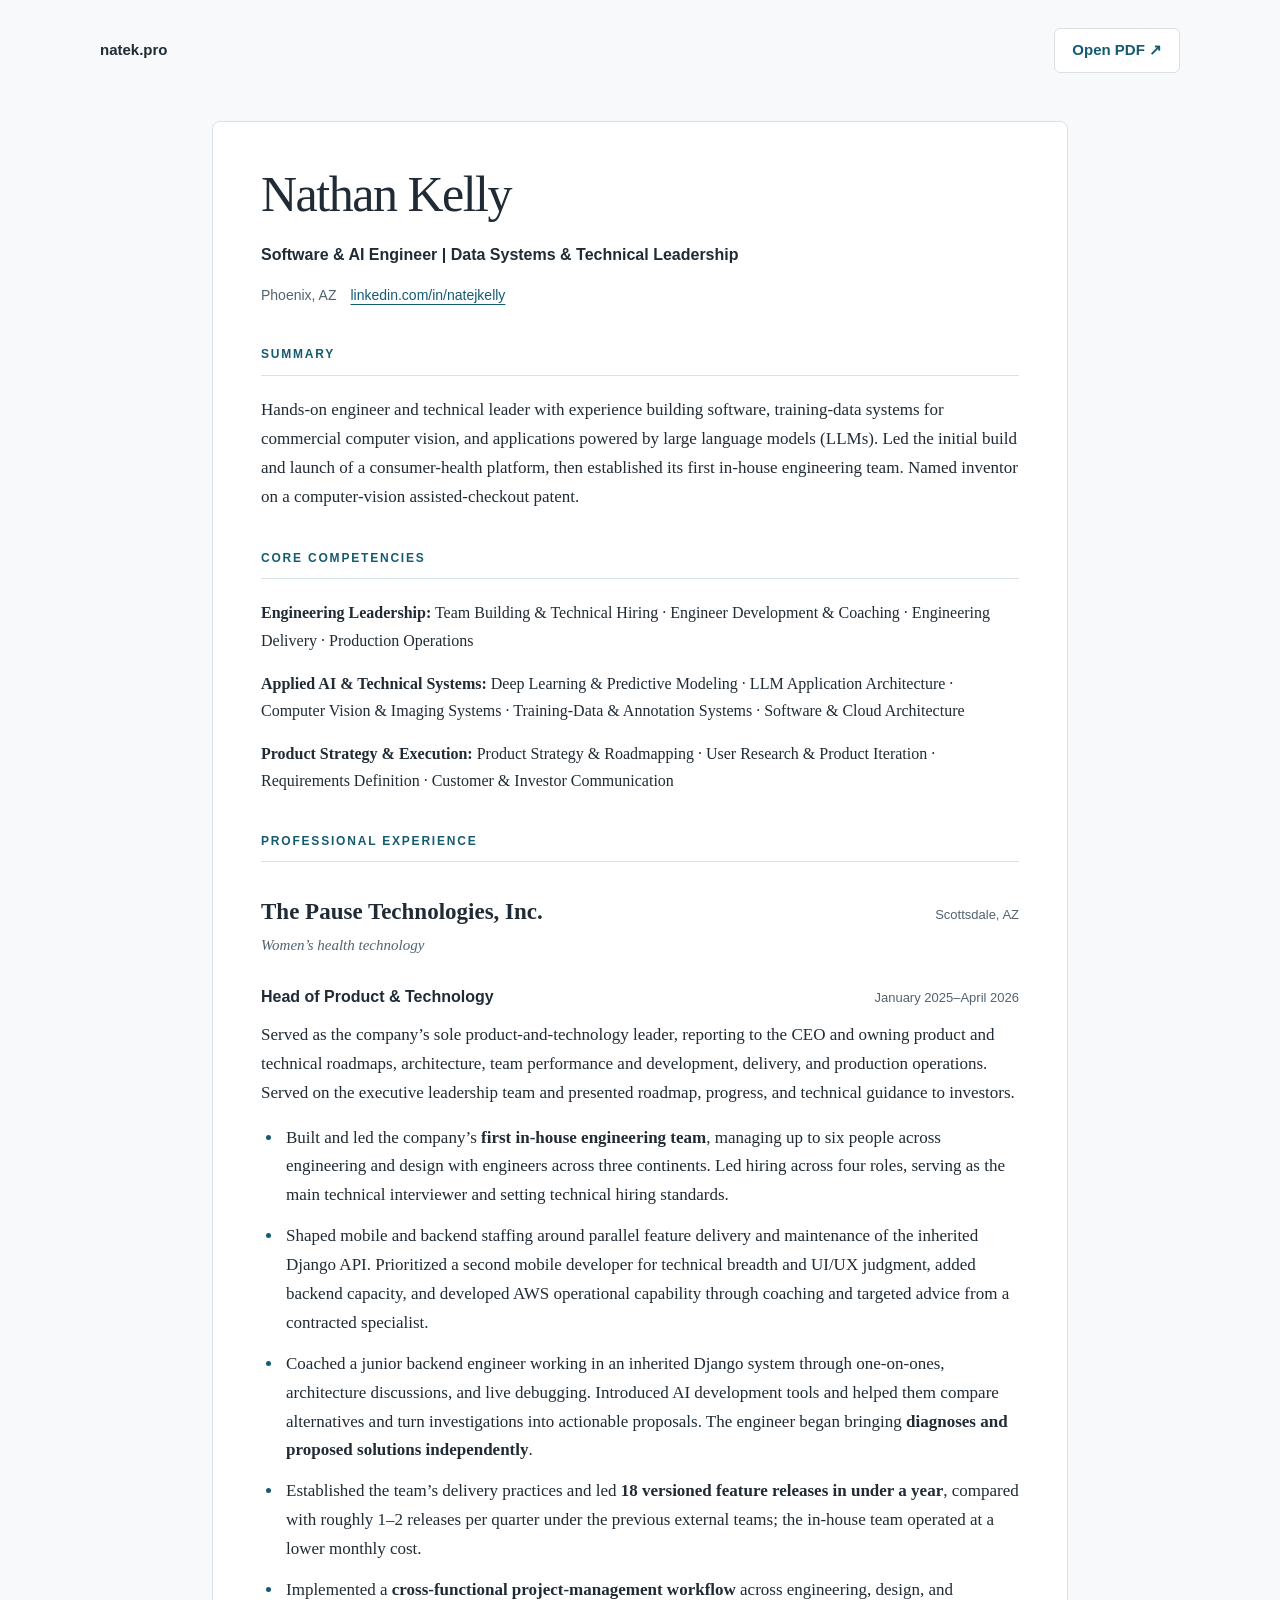
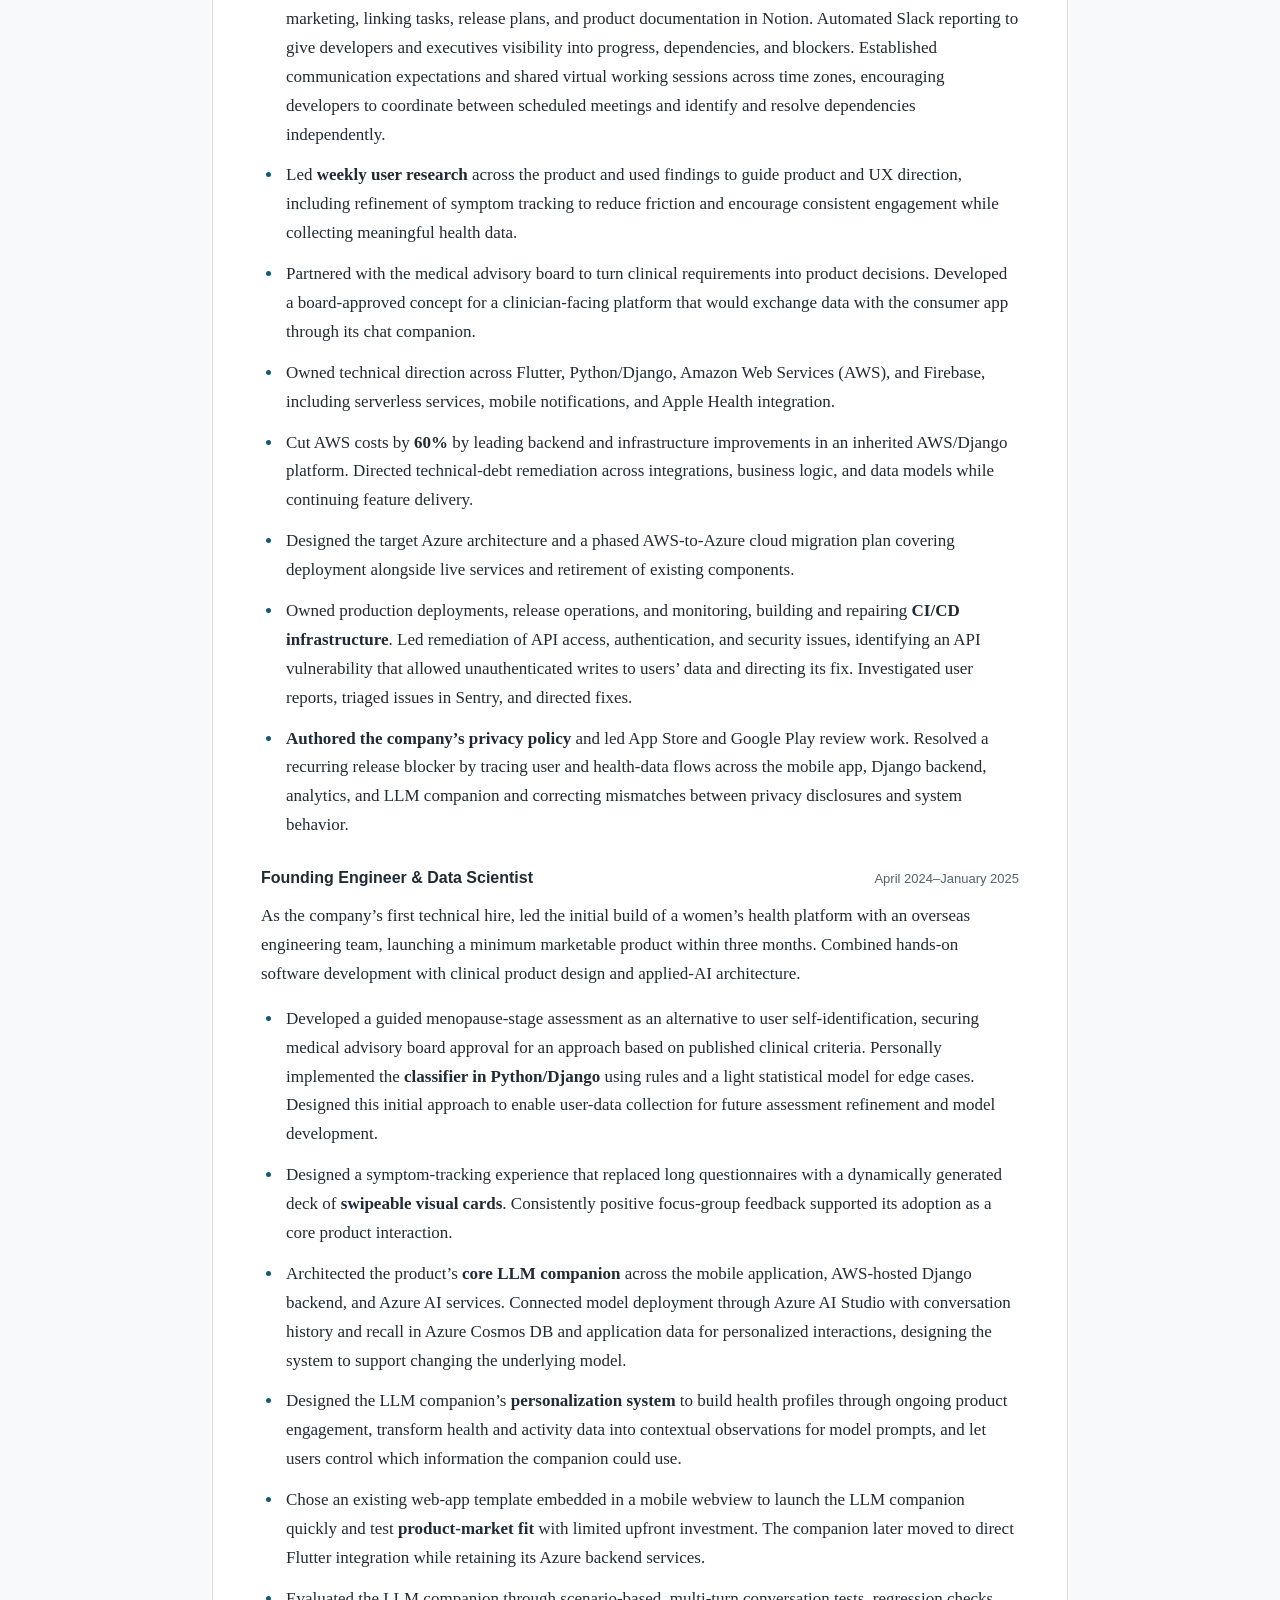
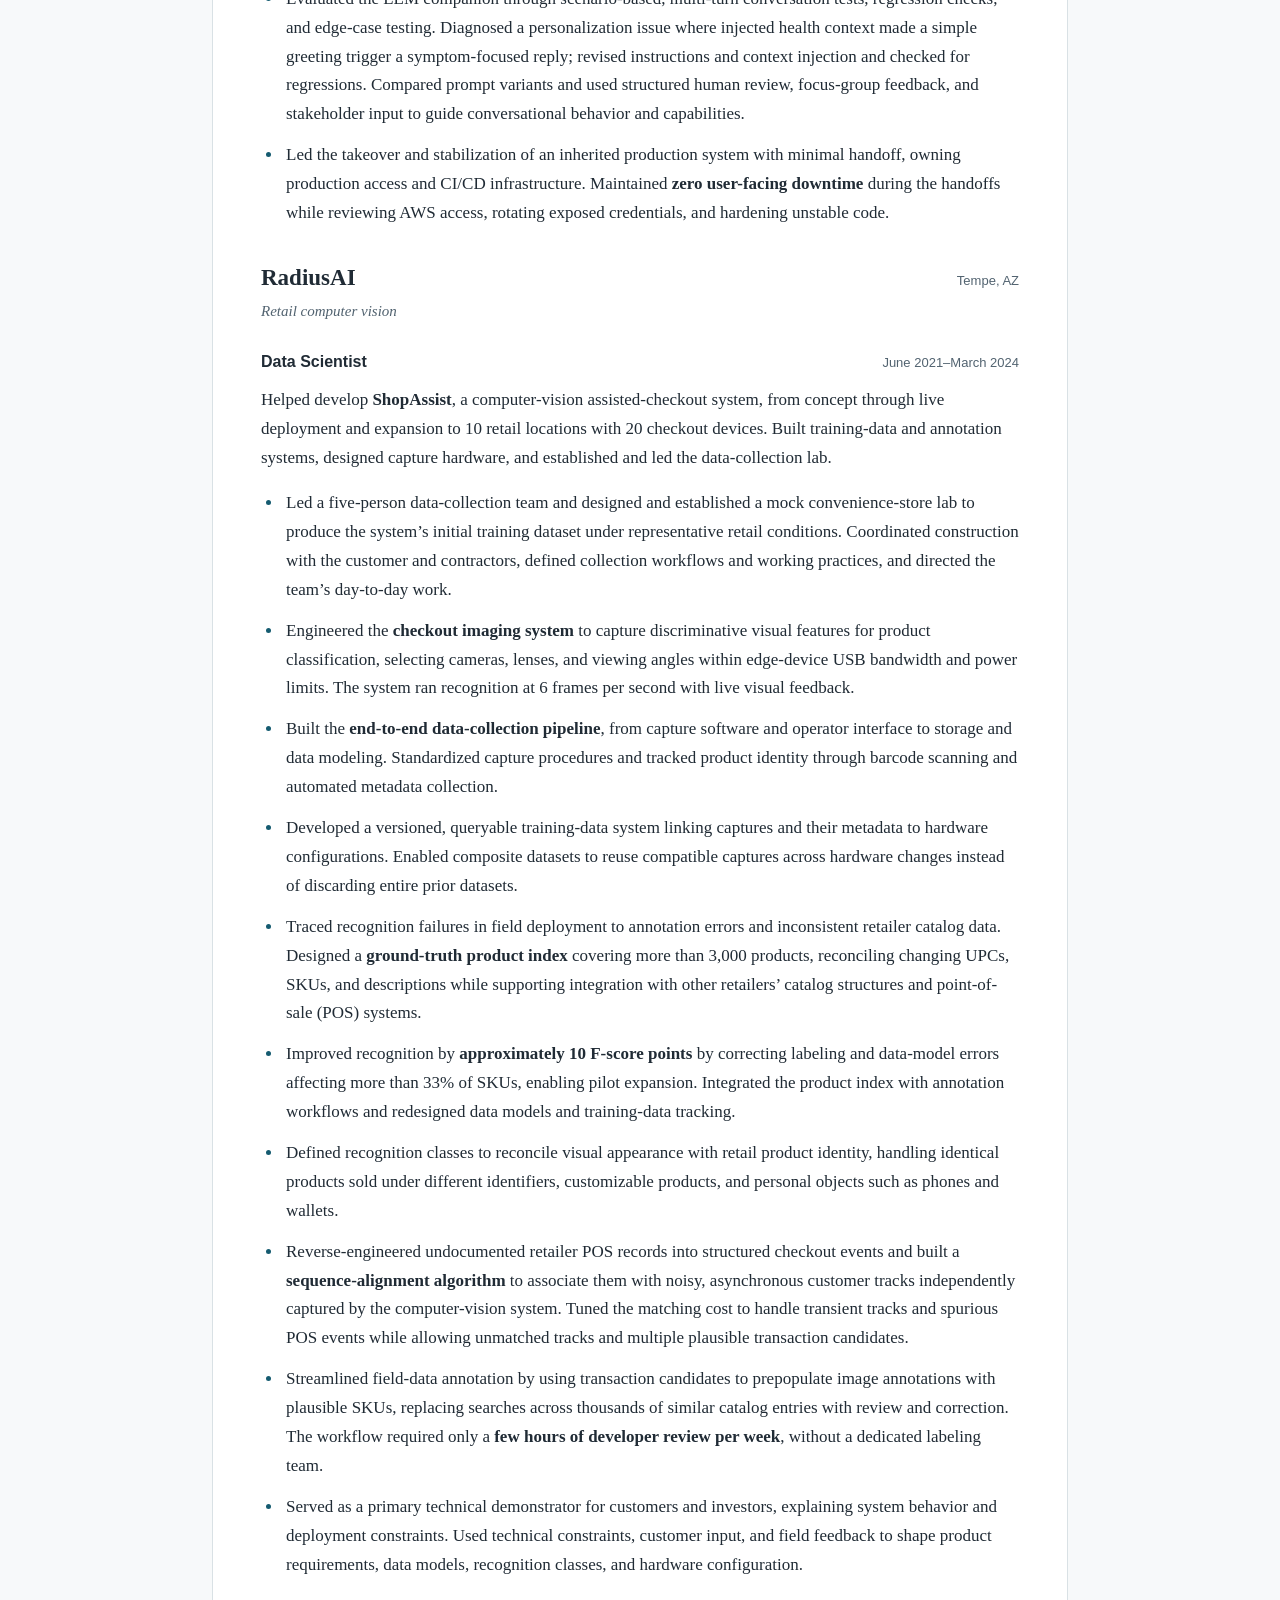
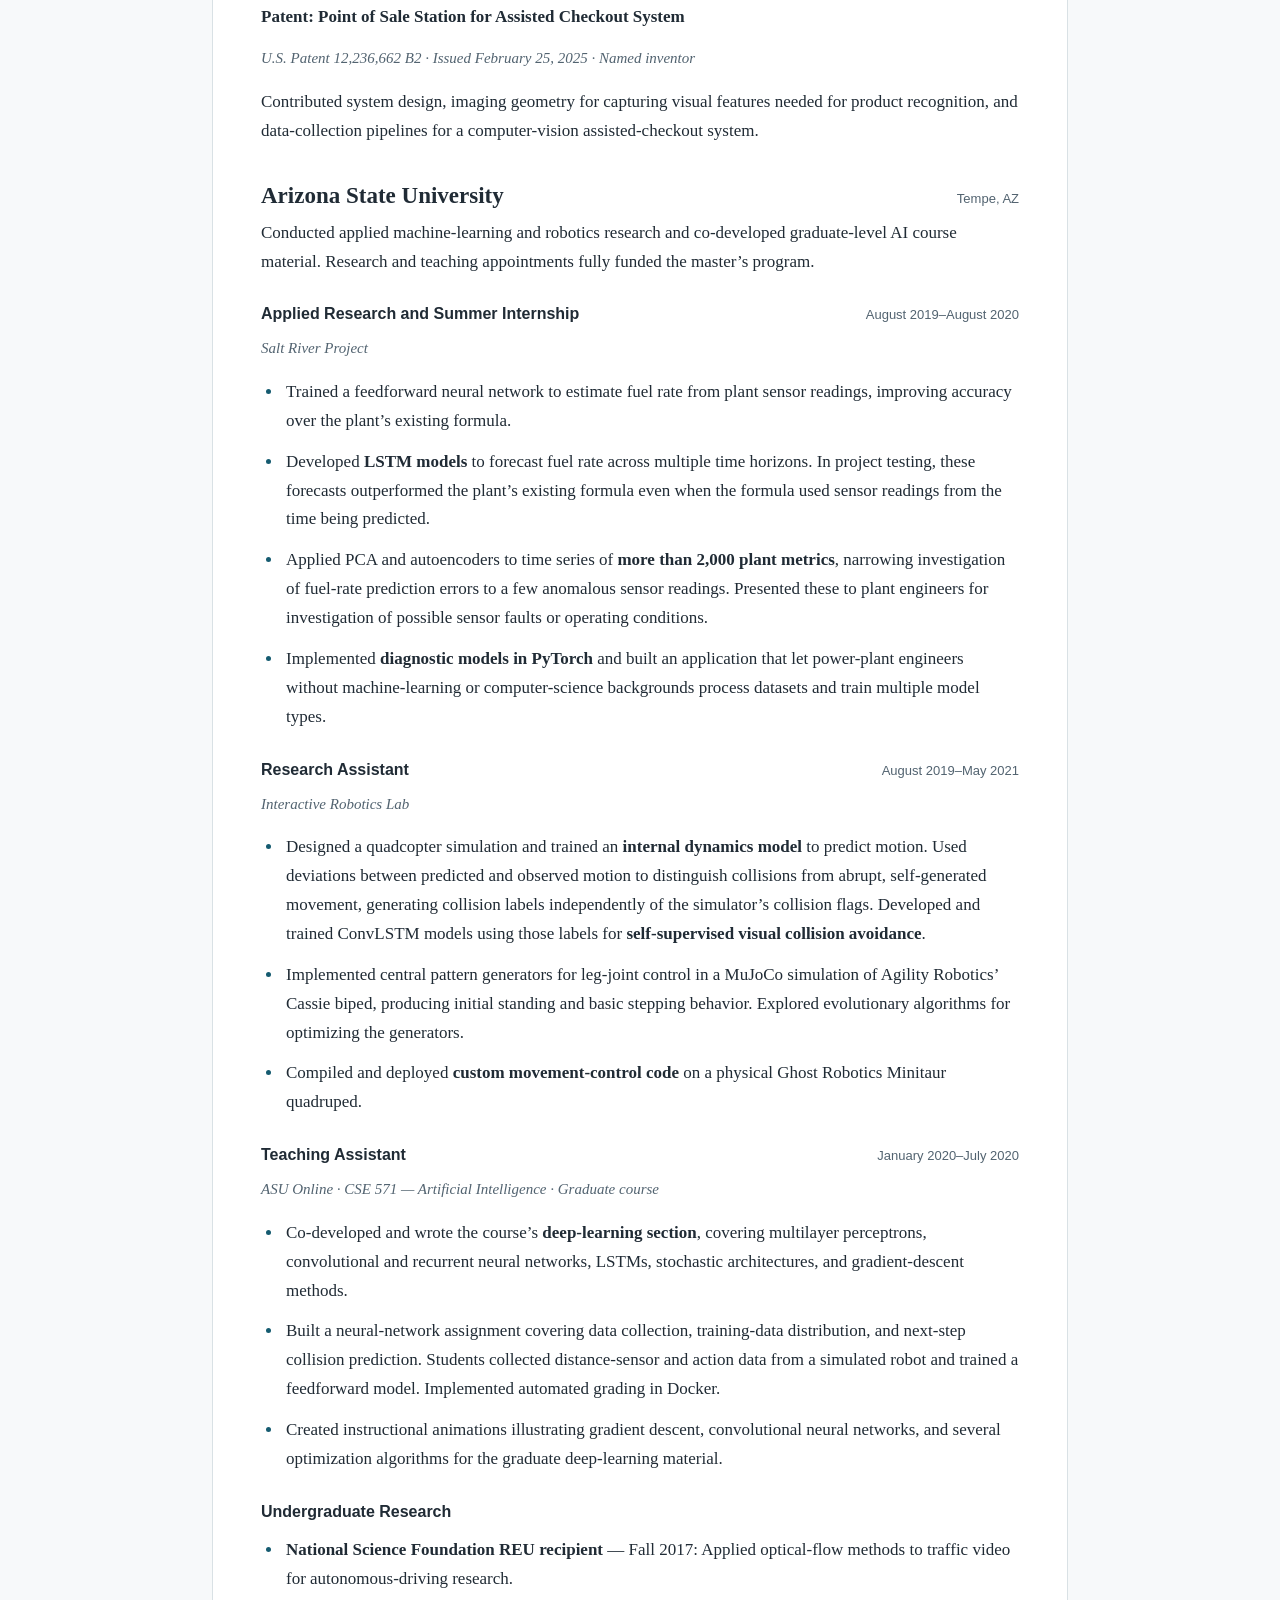
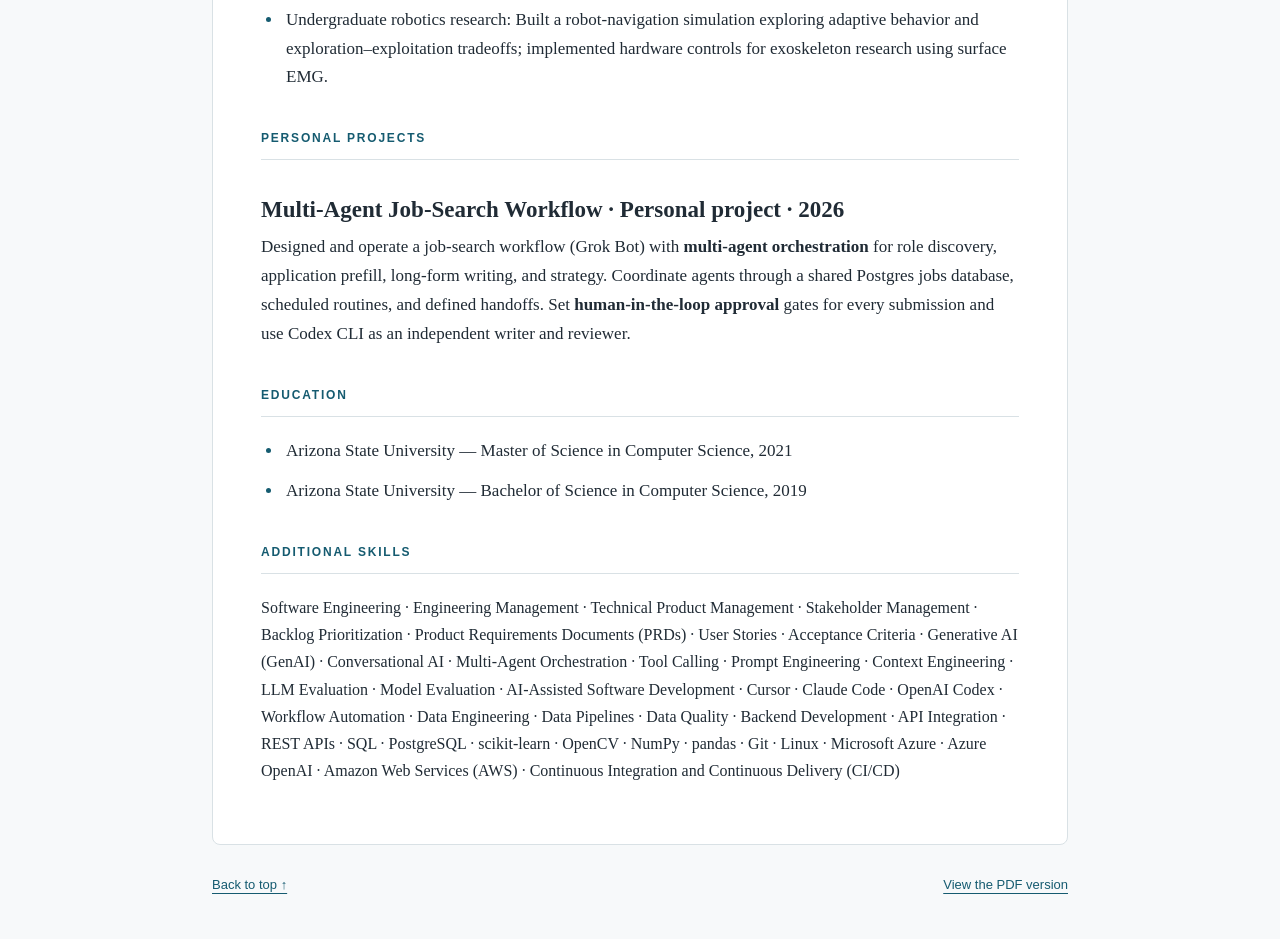
==== commit 1591160c: "Publish validated public resume from fef8cfc339cc05399ad4a00056cbf2c5f8483eae Source run: https://gi" ====
--- a/resume/index.html
+++ b/resume/index.html
@@ -75,11 +75,11 @@
 <div class="toolbar"><a href="/">natek.pro</a><a class="pdf-link" href="/resume-pdf/">Open PDF <span aria-hidden="true">↗</span></a></div>
 <div class="layout">
 <main id="resume"><header class="masthead" id="intro"><h1>Nathan Kelly</h1>
-<p><strong>Product &amp; Engineering Leader | Applied AI &amp; Machine Learning</strong></p>
+<p><strong>Software &amp; AI Engineer | Data Systems &amp; Technical Leadership</strong></p>
 <p>Phoenix, AZ<br><a href="https://www.linkedin.com/in/natejkelly/">linkedin.com/in/natejkelly</a></p>
 </header>
 <section id="summary" aria-labelledby="heading-summary"><h2 id="heading-summary">Summary</h2>
-<p>Hands-on product and engineering leader with experience in applied machine learning, computer-vision systems, and large language model (LLM) application architecture. Led the initial build and launch of a consumer-health platform, then established its first in-house engineering team. Named inventor on a computer-vision assisted-checkout patent.</p>
+<p>Hands-on engineer and technical leader with experience building software, training-data systems for commercial computer vision, and applications powered by large language models (LLMs). Led the initial build and launch of a consumer-health platform, then established its first in-house engineering team. Named inventor on a computer-vision assisted-checkout patent.</p>
 </section>
 <section id="core-competencies" aria-labelledby="heading-core-competencies"><h2 id="heading-core-competencies">Core Competencies</h2>
 <p><strong>Engineering Leadership:</strong> Team Building &amp; Technical Hiring · Engineer Development &amp; Coaching · Engineering Delivery · Production Operations</p>
@@ -93,38 +93,40 @@
 <p>Served as the company’s sole product-and-technology leader, reporting to the CEO and owning product and technical roadmaps, architecture, team performance and development, delivery, and production operations. Served on the executive leadership team and presented roadmap, progress, and technical guidance to investors.</p>
 <ul>
 <li>Built and led the company’s <strong>first in-house engineering team</strong>, managing up to six people across engineering and design with engineers across three continents. Led hiring across four roles, serving as the main technical interviewer and setting technical hiring standards.</li>
+<li>Shaped mobile and backend staffing around parallel feature delivery and maintenance of the inherited Django API. Prioritized a second mobile developer for technical breadth and UI/UX judgment, added backend capacity, and developed AWS operational capability through coaching and targeted advice from a contracted specialist.</li>
+<li>Coached a junior backend engineer working in an inherited Django system through one-on-ones, architecture discussions, and live debugging. Introduced AI development tools and helped them compare alternatives and turn investigations into actionable proposals. The engineer began bringing <strong>diagnoses and proposed solutions independently</strong>.</li>
 <li>Established the team’s delivery practices and led <strong>18 versioned feature releases in under a year</strong>, compared with roughly 1–2 releases per quarter under the previous external teams; the in-house team operated at a lower monthly cost.</li>
-<li>Implemented a <strong>cross-functional project-management workflow</strong> across engineering, design, and marketing, linking tasks, release plans, and product documentation in Notion. Automated Slack reporting to give developers and executives visibility into progress, dependencies, and blockers.</li>
+<li>Implemented a <strong>cross-functional project-management workflow</strong> across engineering, design, and marketing, linking tasks, release plans, and product documentation in Notion. Automated Slack reporting to give developers and executives visibility into progress, dependencies, and blockers. Established communication expectations and shared virtual working sessions across time zones, encouraging developers to coordinate between scheduled meetings and identify and resolve dependencies independently.</li>
 <li>Led <strong>weekly user research</strong> across the product and used findings to guide product and UX direction, including refinement of symptom tracking to reduce friction and encourage consistent engagement while collecting meaningful health data.</li>
 <li>Partnered with the medical advisory board to turn clinical requirements into product decisions. Developed a board-approved concept for a clinician-facing platform that would exchange data with the consumer app through its chat companion.</li>
 <li>Owned technical direction across Flutter, Python/Django, Amazon Web Services (AWS), and Firebase, including serverless services, mobile notifications, and Apple Health integration.</li>
-<li>Led remediation of technical debt in the AWS/Django platform while continuing feature delivery, addressing unreliable infrastructure, poorly documented integrations, and business logic and data models that did not match product requirements.</li>
+<li>Cut AWS costs by <strong>60%</strong> by leading backend and infrastructure improvements in an inherited AWS/Django platform. Directed technical-debt remediation across integrations, business logic, and data models while continuing feature delivery.</li>
 <li>Designed the target Azure architecture and a phased AWS-to-Azure cloud migration plan covering deployment alongside live services and retirement of existing components.</li>
-<li>Built and repaired <strong>CI/CD infrastructure</strong> and owned production deployments, release operations, and monitoring. Investigated user reports, triaged issues in Sentry, and directed fixes.</li>
-<li>Authored the company’s privacy policy and led App Store and Google Play review work, resolving a recurring release blocker by identifying and correcting a mismatch between privacy disclosures and backend behavior.</li>
+<li>Owned production deployments, release operations, and monitoring, building and repairing <strong>CI/CD infrastructure</strong>. Led remediation of API access, authentication, and security issues, identifying an API vulnerability that allowed unauthenticated writes to users’ data and directing its fix. Investigated user reports, triaged issues in Sentry, and directed fixes.</li>
+<li><strong>Authored the company’s privacy policy</strong> and led App Store and Google Play review work. Resolved a recurring release blocker by tracing user and health-data flows across the mobile app, Django backend, analytics, and LLM companion and correcting mismatches between privacy disclosures and system behavior.</li>
 </ul>
 <h4 class="entry-heading"><span>Founding Engineer &amp; Data Scientist</span><span class="separator"> — </span><span class="entry-detail">April 2024–January 2025</span></h4>
 <p>As the company’s first technical hire, led the initial build of a women’s health platform with an overseas engineering team, launching a minimum marketable product within three months. Combined hands-on software development with clinical product design and applied-AI architecture.</p>
 <ul>
-<li>Developed a guided menopause-stage assessment as an alternative to user self-identification, securing medical advisory board approval for an approach based on published clinical criteria. Personally implemented the <strong>classifier in Python/Django</strong> using rules and a light statistical model for edge cases.</li>
+<li>Developed a guided menopause-stage assessment as an alternative to user self-identification, securing medical advisory board approval for an approach based on published clinical criteria. Personally implemented the <strong>classifier in Python/Django</strong> using rules and a light statistical model for edge cases. Designed this initial approach to enable user-data collection for future assessment refinement and model development.</li>
 <li>Designed a symptom-tracking experience that replaced long questionnaires with a dynamically generated deck of <strong>swipeable visual cards</strong>. Consistently positive focus-group feedback supported its adoption as a core product interaction.</li>
 <li>Architected the product’s <strong>core LLM companion</strong> across the mobile application, AWS-hosted Django backend, and Azure AI services. Connected model deployment through Azure AI Studio with conversation history and recall in Azure Cosmos DB and application data for personalized interactions, designing the system to support changing the underlying model.</li>
 <li>Designed the LLM companion’s <strong>personalization system</strong> to build health profiles through ongoing product engagement, transform health and activity data into contextual observations for model prompts, and let users control which information the companion could use.</li>
 <li>Chose an existing web-app template embedded in a mobile webview to launch the LLM companion quickly and test <strong>product-market fit</strong> with limited upfront investment. The companion later moved to direct Flutter integration while retaining its Azure backend services.</li>
-<li>Evaluated and refined the companion’s instructions and context injection through repeated test conversations, checking for regressions across interactions. Used focus groups and stakeholder feedback to guide its conversational behavior and capabilities.</li>
-<li>Led the technical takeover and stabilization of an inherited live production system with minimal handoff, assuming responsibility for production access and CI/CD infrastructure. Remediated security vulnerabilities, resolved API access and authentication problems, reviewed AWS access, rotated exposed credentials, and hardened unstable code while maintaining <strong>zero user-facing downtime</strong> during the handoffs.</li>
+<li>Evaluated the LLM companion through scenario-based, multi-turn conversation tests, regression checks, and edge-case testing. Diagnosed a personalization issue where injected health context made a simple greeting trigger a symptom-focused reply; revised instructions and context injection and checked for regressions. Compared prompt variants and used structured human review, focus-group feedback, and stakeholder input to guide conversational behavior and capabilities.</li>
+<li>Led the takeover and stabilization of an inherited production system with minimal handoff, owning production access and CI/CD infrastructure. Maintained <strong>zero user-facing downtime</strong> during the handoffs while reviewing AWS access, rotating exposed credentials, and hardening unstable code.</li>
 </ul>
 <h3 class="entry-heading"><span>RadiusAI</span><span class="separator"> — </span><span class="entry-detail">Tempe, AZ</span></h3>
 <p><em>Retail computer vision</em></p>
 <h4 class="entry-heading"><span>Data Scientist</span><span class="separator"> — </span><span class="entry-detail">June 2021–March 2024</span></h4>
 <p>Helped develop <strong>ShopAssist</strong>, a computer-vision assisted-checkout system, from concept through live deployment and expansion to 10 retail locations with 20 checkout devices. Built training-data and annotation systems, designed capture hardware, and established and led the data-collection lab.</p>
 <ul>
-<li>Designed and established a mock convenience-store lab to collect the system’s initial training dataset under representative retail conditions. Led lab operations and its five-person team.</li>
+<li>Led a five-person data-collection team and designed and established a mock convenience-store lab to produce the system’s initial training dataset under representative retail conditions. Coordinated construction with the customer and contractors, defined collection workflows and working practices, and directed the team’s day-to-day work.</li>
 <li>Engineered the <strong>checkout imaging system</strong> to capture discriminative visual features for product classification, selecting cameras, lenses, and viewing angles within edge-device USB bandwidth and power limits. The system ran recognition at 6 frames per second with live visual feedback.</li>
 <li>Built the <strong>end-to-end data-collection pipeline</strong>, from capture software and operator interface to storage and data modeling. Standardized capture procedures and tracked product identity through barcode scanning and automated metadata collection.</li>
 <li>Developed a versioned, queryable training-data system linking captures and their metadata to hardware configurations. Enabled composite datasets to reuse compatible captures across hardware changes instead of discarding entire prior datasets.</li>
-<li>Traced recognition failures in field deployment to annotation errors and inconsistent retailer catalog data. Designed a <strong>ground-truth product index</strong> covering more than 3,000 products, reconciling changing UPCs, SKUs, and descriptions while supporting integration with other retailers’ catalog structures and POS systems.</li>
-<li>Improved recognition by <strong>approximately 10 F-score points</strong> by correcting errors affecting more than 33% of SKUs, enabling pilot expansion. Integrated the product index with annotation workflows and redesigned data models and training-data tracking.</li>
+<li>Traced recognition failures in field deployment to annotation errors and inconsistent retailer catalog data. Designed a <strong>ground-truth product index</strong> covering more than 3,000 products, reconciling changing UPCs, SKUs, and descriptions while supporting integration with other retailers’ catalog structures and point-of-sale (POS) systems.</li>
+<li>Improved recognition by <strong>approximately 10 F-score points</strong> by correcting labeling and data-model errors affecting more than 33% of SKUs, enabling pilot expansion. Integrated the product index with annotation workflows and redesigned data models and training-data tracking.</li>
 <li>Defined recognition classes to reconcile visual appearance with retail product identity, handling identical products sold under different identifiers, customizable products, and personal objects such as phones and wallets.</li>
 <li>Reverse-engineered undocumented retailer POS records into structured checkout events and built a <strong>sequence-alignment algorithm</strong> to associate them with noisy, asynchronous customer tracks independently captured by the computer-vision system. Tuned the matching cost to handle transient tracks and spurious POS events while allowing unmatched tracks and multiple plausible transaction candidates.</li>
 <li>Streamlined field-data annotation by using transaction candidates to prepopulate image annotations with plausible SKUs, replacing searches across thousands of similar catalog entries with review and correction. The workflow required only a <strong>few hours of developer review per week</strong>, without a dedicated labeling team.</li>
@@ -143,15 +145,14 @@
 <li>Applied PCA and autoencoders to time series of <strong>more than 2,000 plant metrics</strong>, narrowing investigation of fuel-rate prediction errors to a few anomalous sensor readings. Presented these to plant engineers for investigation of possible sensor faults or operating conditions.</li>
 <li>Implemented <strong>diagnostic models in PyTorch</strong> and built an application that let power-plant engineers without machine-learning or computer-science backgrounds process datasets and train multiple model types.</li>
 </ul>
-<h4 class="entry-heading"><span>Research Assistant</span><span class="separator"> — </span><span class="entry-detail">2019–2021</span></h4>
+<h4 class="entry-heading"><span>Research Assistant</span><span class="separator"> — </span><span class="entry-detail">August 2019–May 2021</span></h4>
 <p><em>Interactive Robotics Lab</em></p>
 <ul>
-<li>Designed a quadcopter simulation and trained an <strong>internal dynamics model</strong> to predict the robot’s motion. Used deviations between predicted and observed motion to model functional pain and distinguish collisions from abrupt, self-generated movement.</li>
-<li>Developed and trained ConvLSTM models for <strong>self-supervised visual collision avoidance</strong>, using collision labels generated by the simulated robot’s functional pain model independently of the simulator’s collision flags.</li>
+<li>Designed a quadcopter simulation and trained an <strong>internal dynamics model</strong> to predict motion. Used deviations between predicted and observed motion to distinguish collisions from abrupt, self-generated movement, generating collision labels independently of the simulator’s collision flags. Developed and trained ConvLSTM models using those labels for <strong>self-supervised visual collision avoidance</strong>.</li>
 <li>Implemented central pattern generators for leg-joint control in a MuJoCo simulation of Agility Robotics’ Cassie biped, producing initial standing and basic stepping behavior. Explored evolutionary algorithms for optimizing the generators.</li>
 <li>Compiled and deployed <strong>custom movement-control code</strong> on a physical Ghost Robotics Minitaur quadruped.</li>
 </ul>
-<h4 class="entry-heading"><span>Teaching Assistant</span><span class="separator"> — </span><span class="entry-detail">January–July 2020</span></h4>
+<h4 class="entry-heading"><span>Teaching Assistant</span><span class="separator"> — </span><span class="entry-detail">January 2020–July 2020</span></h4>
 <p><em>ASU Online · CSE 571 — Artificial Intelligence · Graduate course</em></p>
 <ul>
 <li>Co-developed and wrote the course’s <strong>deep-learning section</strong>, covering multilayer perceptrons, convolutional and recurrent neural networks, LSTMs, stochastic architectures, and gradient-descent methods.</li>
@@ -164,6 +165,10 @@
 <li>Undergraduate robotics research: Built a robot-navigation simulation exploring adaptive behavior and exploration–exploitation tradeoffs; implemented hardware controls for exoskeleton research using surface EMG.</li>
 </ul>
 </section>
+<section id="personal-projects" aria-labelledby="heading-personal-projects"><h2 id="heading-personal-projects">Personal Projects</h2>
+<h3>Multi-Agent Job-Search Workflow · Personal project · 2026</h3>
+<p>Designed and operate a job-search workflow (Grok Bot) with <strong>multi-agent orchestration</strong> for role discovery, application prefill, long-form writing, and strategy. Coordinate agents through a shared Postgres jobs database, scheduled routines, and defined handoffs. Set <strong>human-in-the-loop approval</strong> gates for every submission and use Codex CLI as an independent writer and reviewer.</p>
+</section>
 <section id="education" aria-labelledby="heading-education"><h2 id="heading-education">Education</h2>
 <ul>
 <li>Arizona State University — Master of Science in Computer Science, 2021</li>
@@ -171,6 +176,6 @@
 </ul>
 </section>
 <section id="additional-skills" aria-labelledby="heading-additional-skills"><h2 id="heading-additional-skills">Additional Skills</h2>
-<p>Software Engineering · Engineering Management · Technical Product Management · Stakeholder Management · Backlog Prioritization · Product Requirements Documents (PRDs) · User Stories · Acceptance Criteria · Generative AI (GenAI) · Conversational AI · AI Agents · Tool Calling · Prompt Engineering · Context Engineering · LLM Evaluation · Model Evaluation · AI-Assisted Software Development · Cursor · Claude Code · OpenAI Codex · Workflow Automation · Data Engineering · Data Pipelines · Data Quality · Backend Development · API Integration · REST APIs · SQL · PostgreSQL · scikit-learn · OpenCV · NumPy · pandas · Git · Linux · Microsoft Azure · Azure OpenAI · Amazon Web Services (AWS) · Continuous Integration and Continuous Delivery (CI/CD)</p>
+<p>Software Engineering · Engineering Management · Technical Product Management · Stakeholder Management · Backlog Prioritization · Product Requirements Documents (PRDs) · User Stories · Acceptance Criteria · Generative AI (GenAI) · Conversational AI · Multi-Agent Orchestration · Tool Calling · Prompt Engineering · Context Engineering · LLM Evaluation · Model Evaluation · AI-Assisted Software Development · Cursor · Claude Code · OpenAI Codex · Workflow Automation · Data Engineering · Data Pipelines · Data Quality · Backend Development · API Integration · REST APIs · SQL · PostgreSQL · scikit-learn · OpenCV · NumPy · pandas · Git · Linux · Microsoft Azure · Azure OpenAI · Amazon Web Services (AWS) · Continuous Integration and Continuous Delivery (CI/CD)</p>
 </section></main></div>
 <footer><a href="#intro">Back to top ↑</a><a href="/resume-pdf/">View the PDF version</a></footer></body></html>
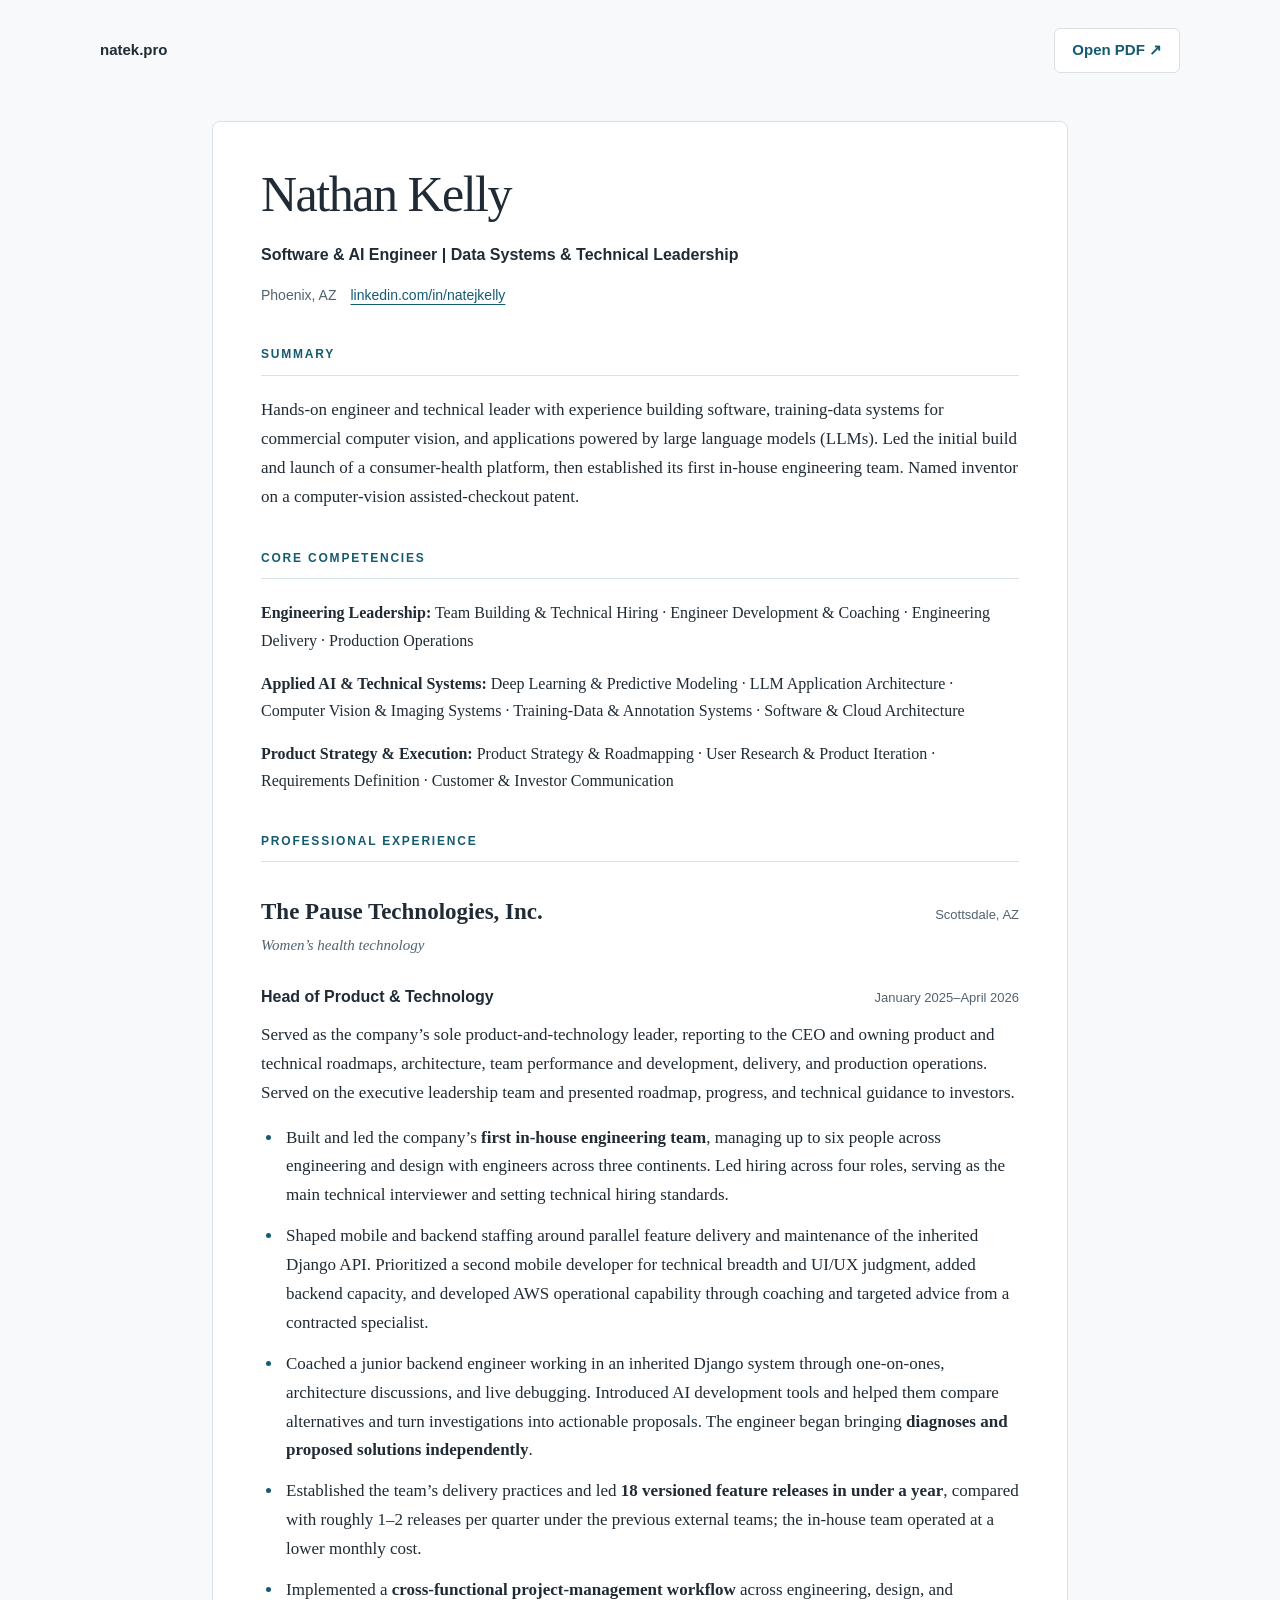
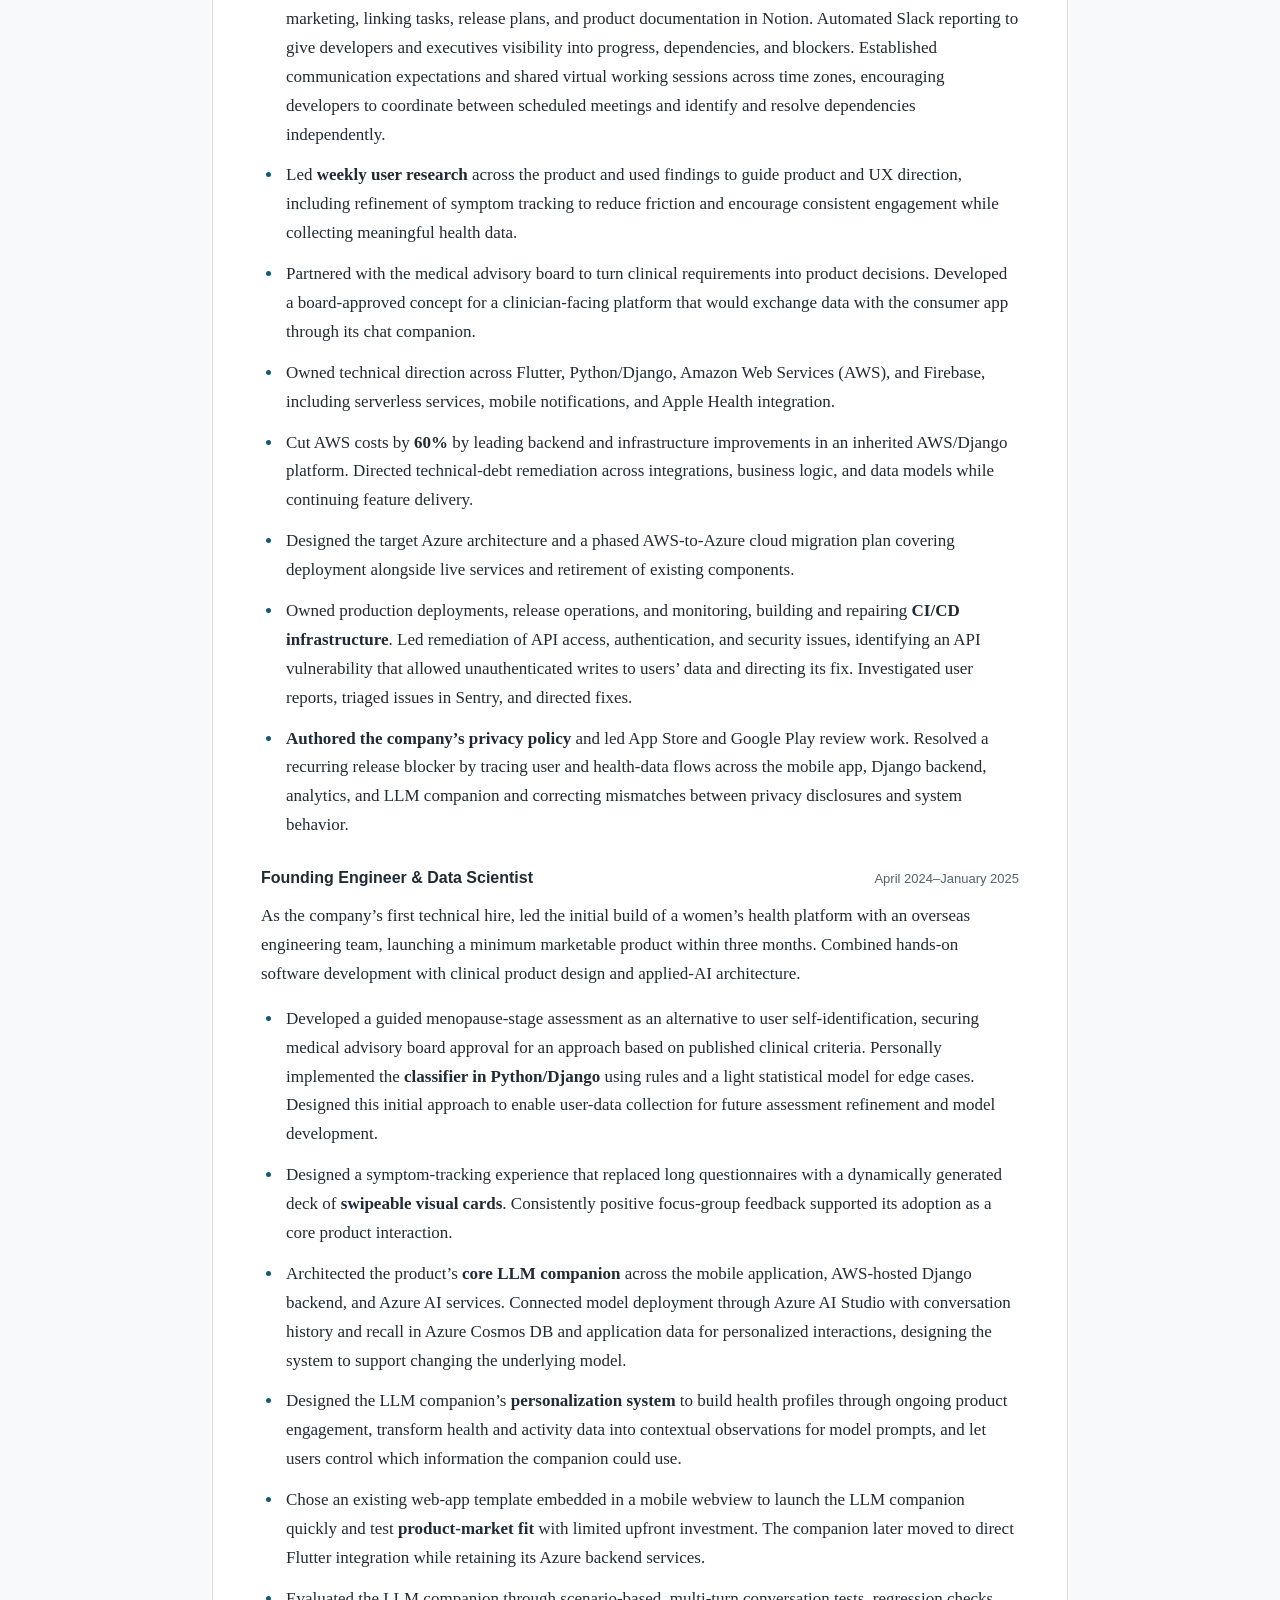
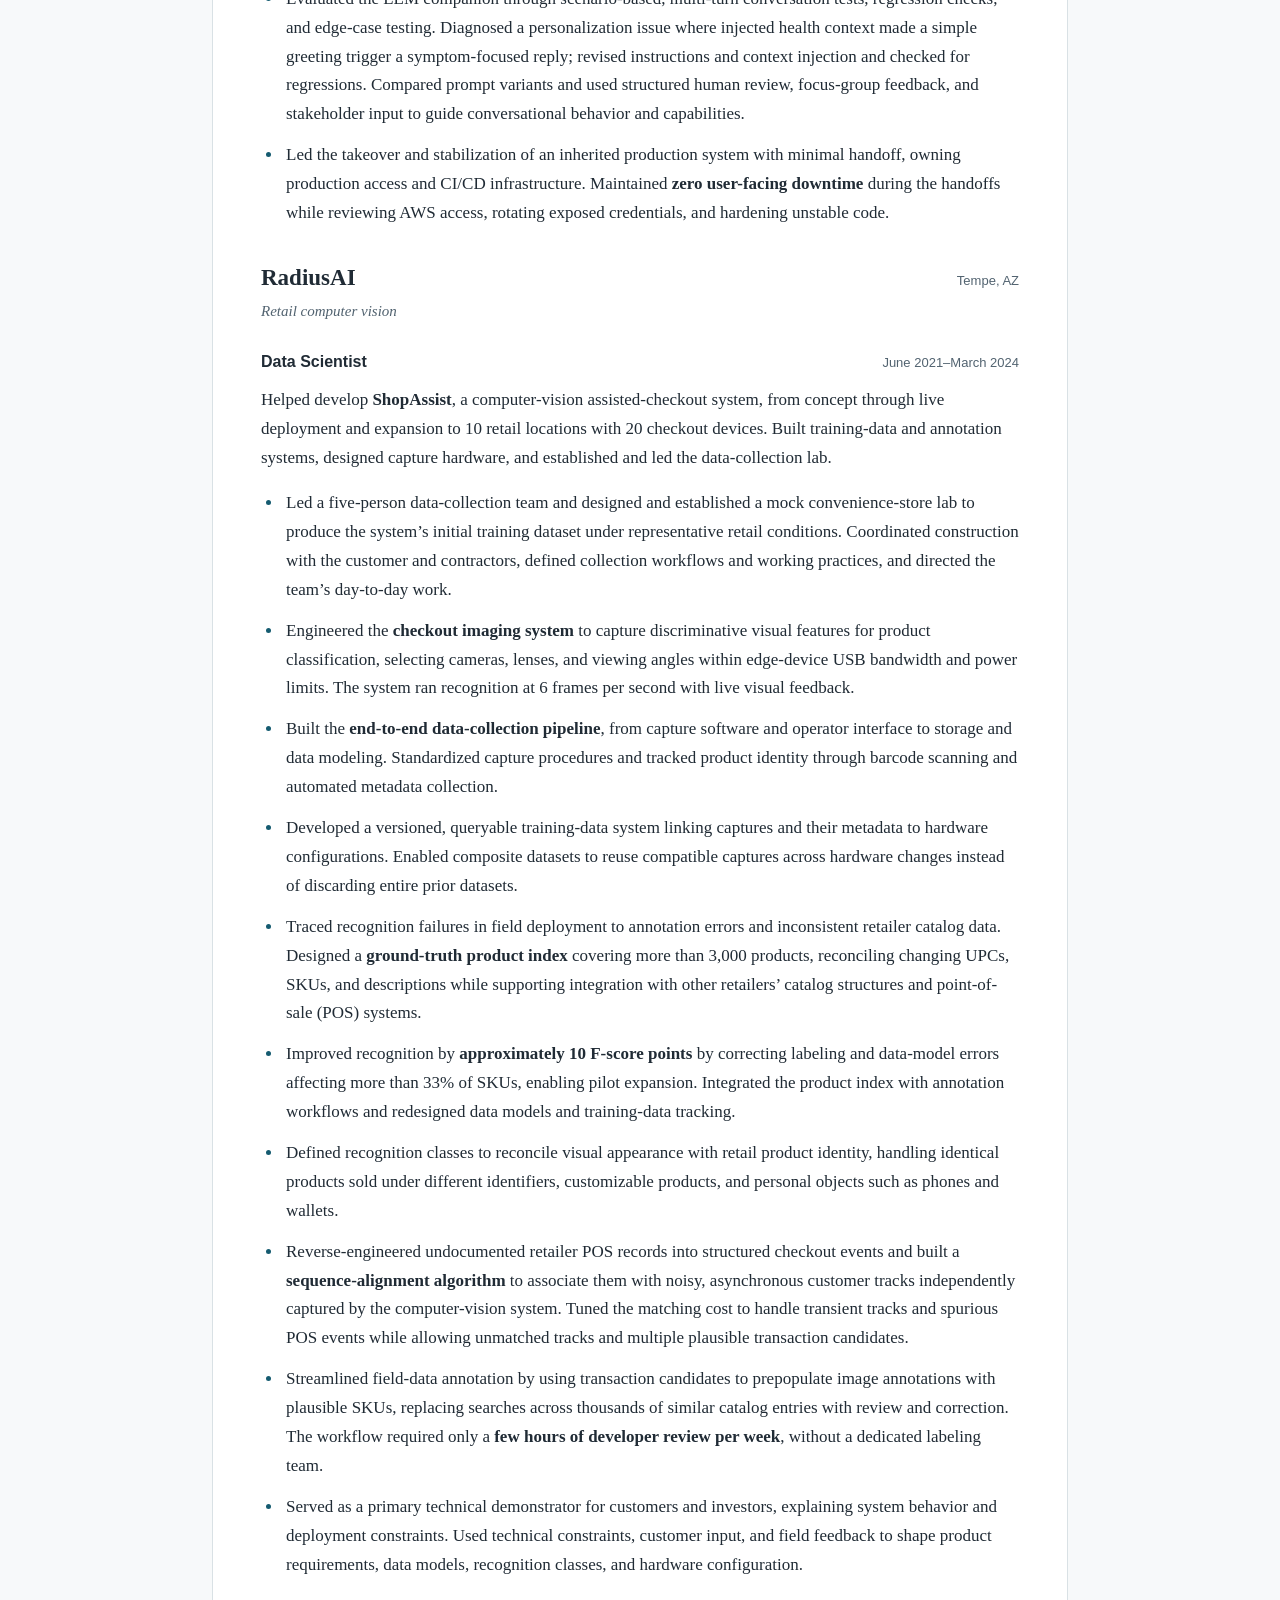
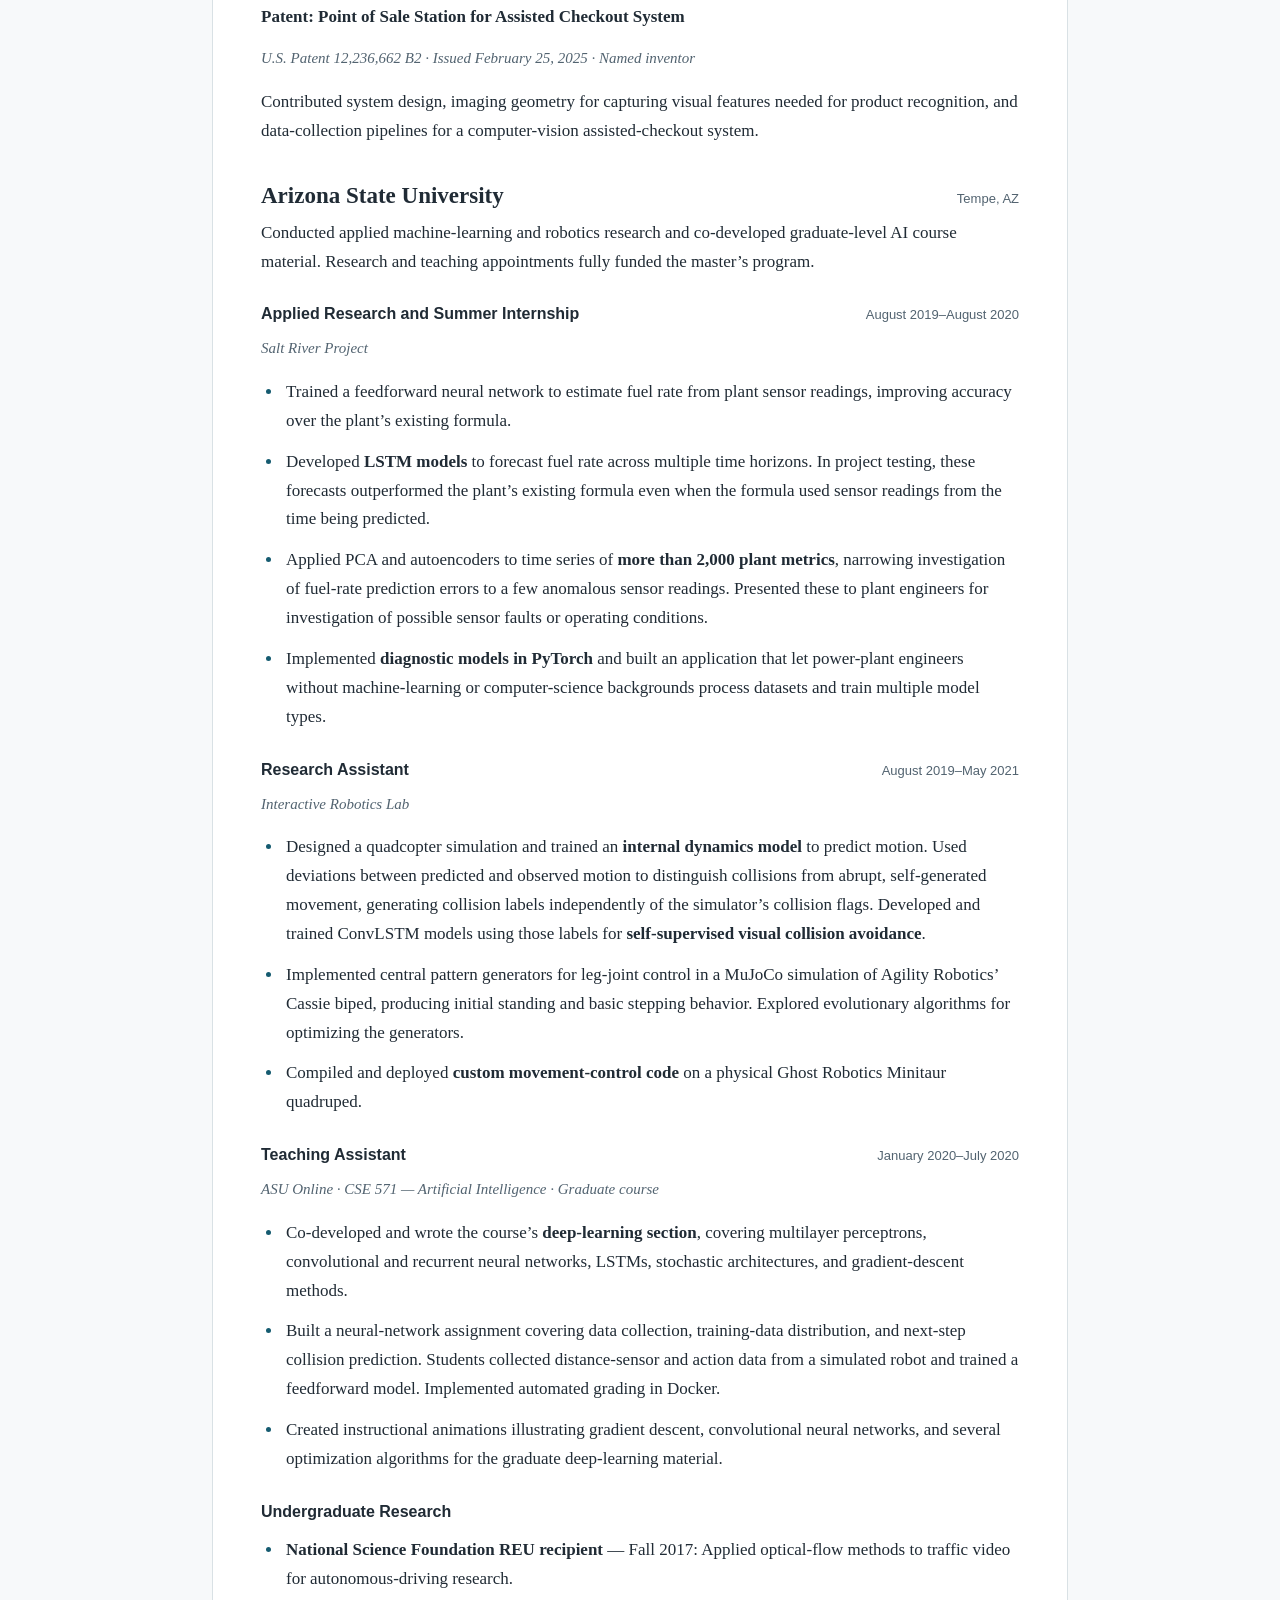
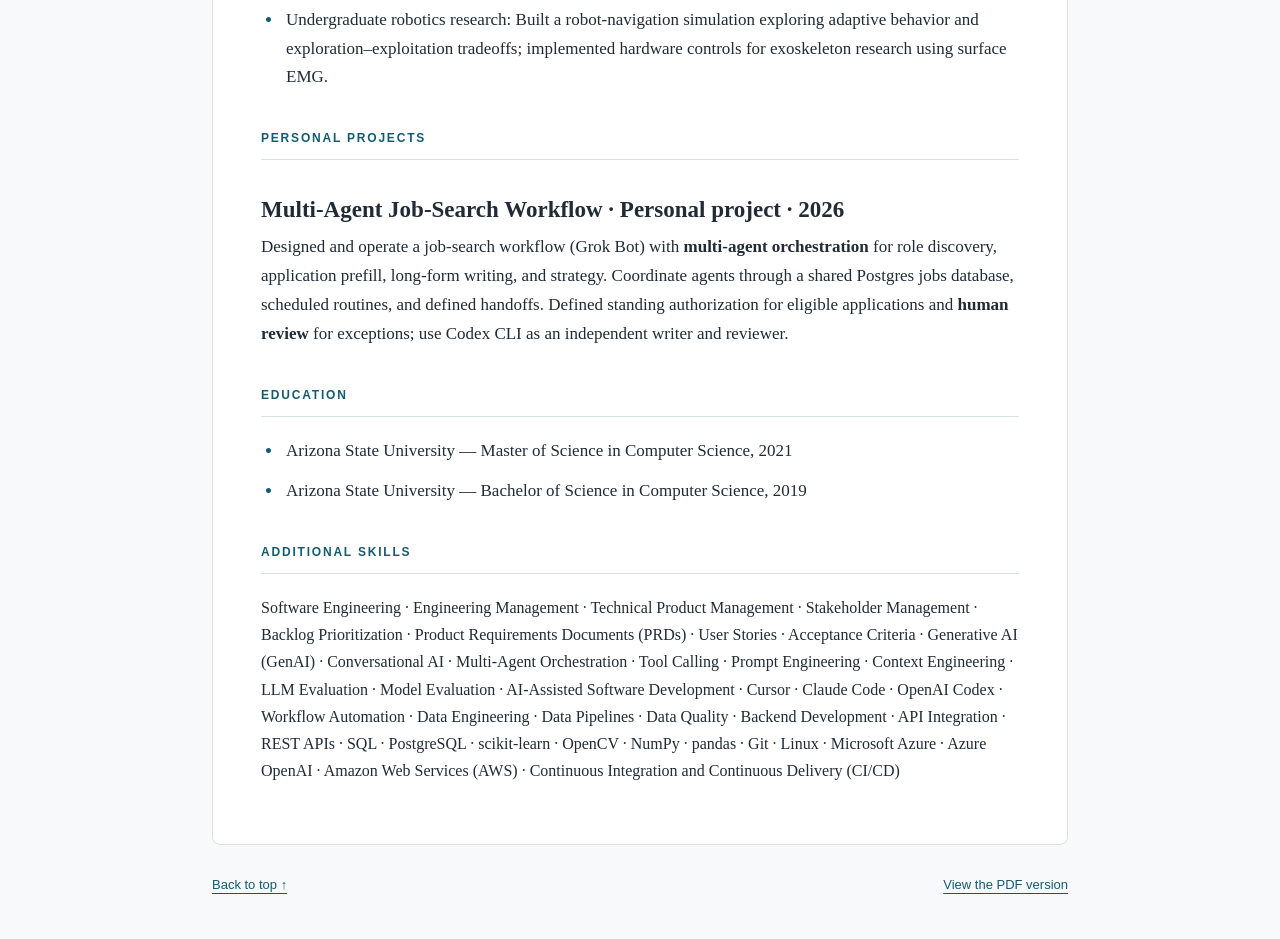
==== commit 75eee6dd: "Publish validated public resume from 07ebb1fe8b84362ad4f3d502deb33f8694e193cb Source run: https://gi" ====
--- a/resume/index.html
+++ b/resume/index.html
@@ -167,7 +167,7 @@
 </section>
 <section id="personal-projects" aria-labelledby="heading-personal-projects"><h2 id="heading-personal-projects">Personal Projects</h2>
 <h3>Multi-Agent Job-Search Workflow · Personal project · 2026</h3>
-<p>Designed and operate a job-search workflow (Grok Bot) with <strong>multi-agent orchestration</strong> for role discovery, application prefill, long-form writing, and strategy. Coordinate agents through a shared Postgres jobs database, scheduled routines, and defined handoffs. Set <strong>human-in-the-loop approval</strong> gates for every submission and use Codex CLI as an independent writer and reviewer.</p>
+<p>Designed and operate a job-search workflow (Grok Bot) with <strong>multi-agent orchestration</strong> for role discovery, application prefill, long-form writing, and strategy. Coordinate agents through a shared Postgres jobs database, scheduled routines, and defined handoffs. Defined standing authorization for eligible applications and <strong>human review</strong> for exceptions; use Codex CLI as an independent writer and reviewer.</p>
 </section>
 <section id="education" aria-labelledby="heading-education"><h2 id="heading-education">Education</h2>
 <ul>
